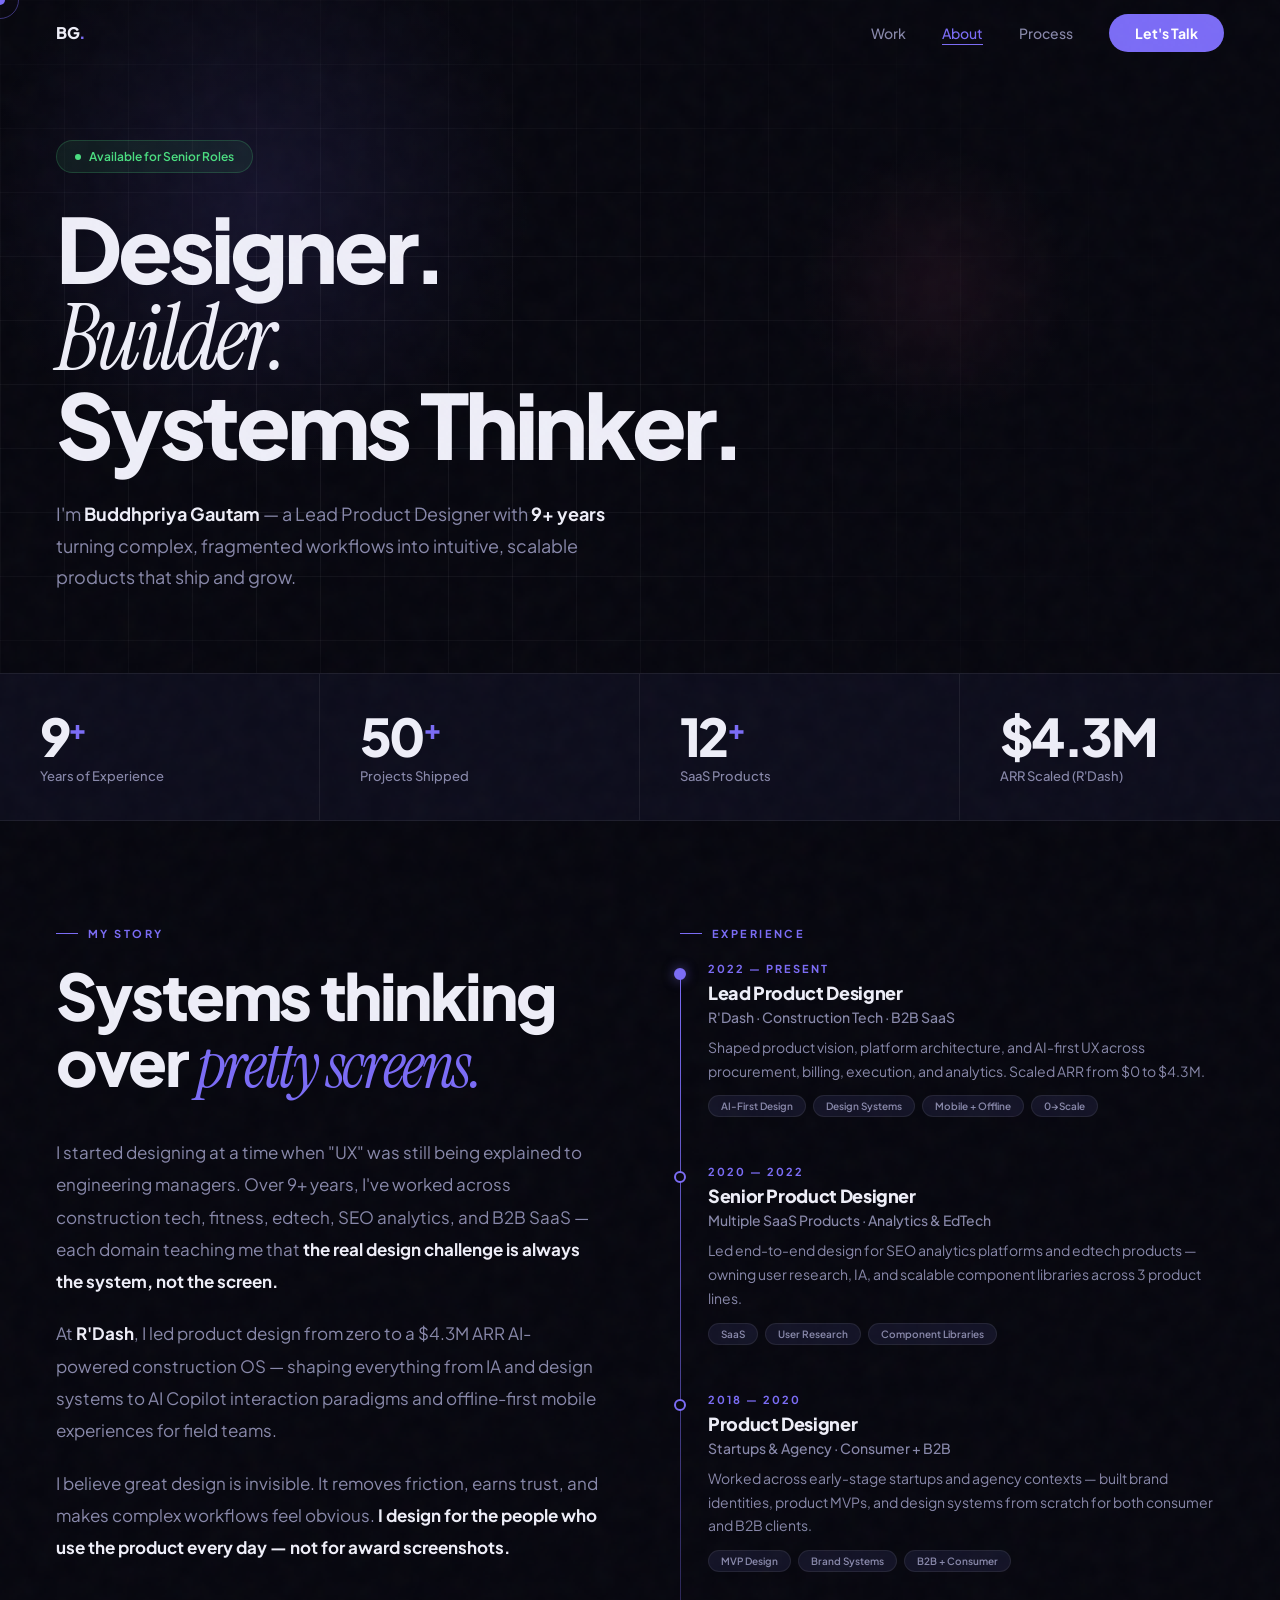
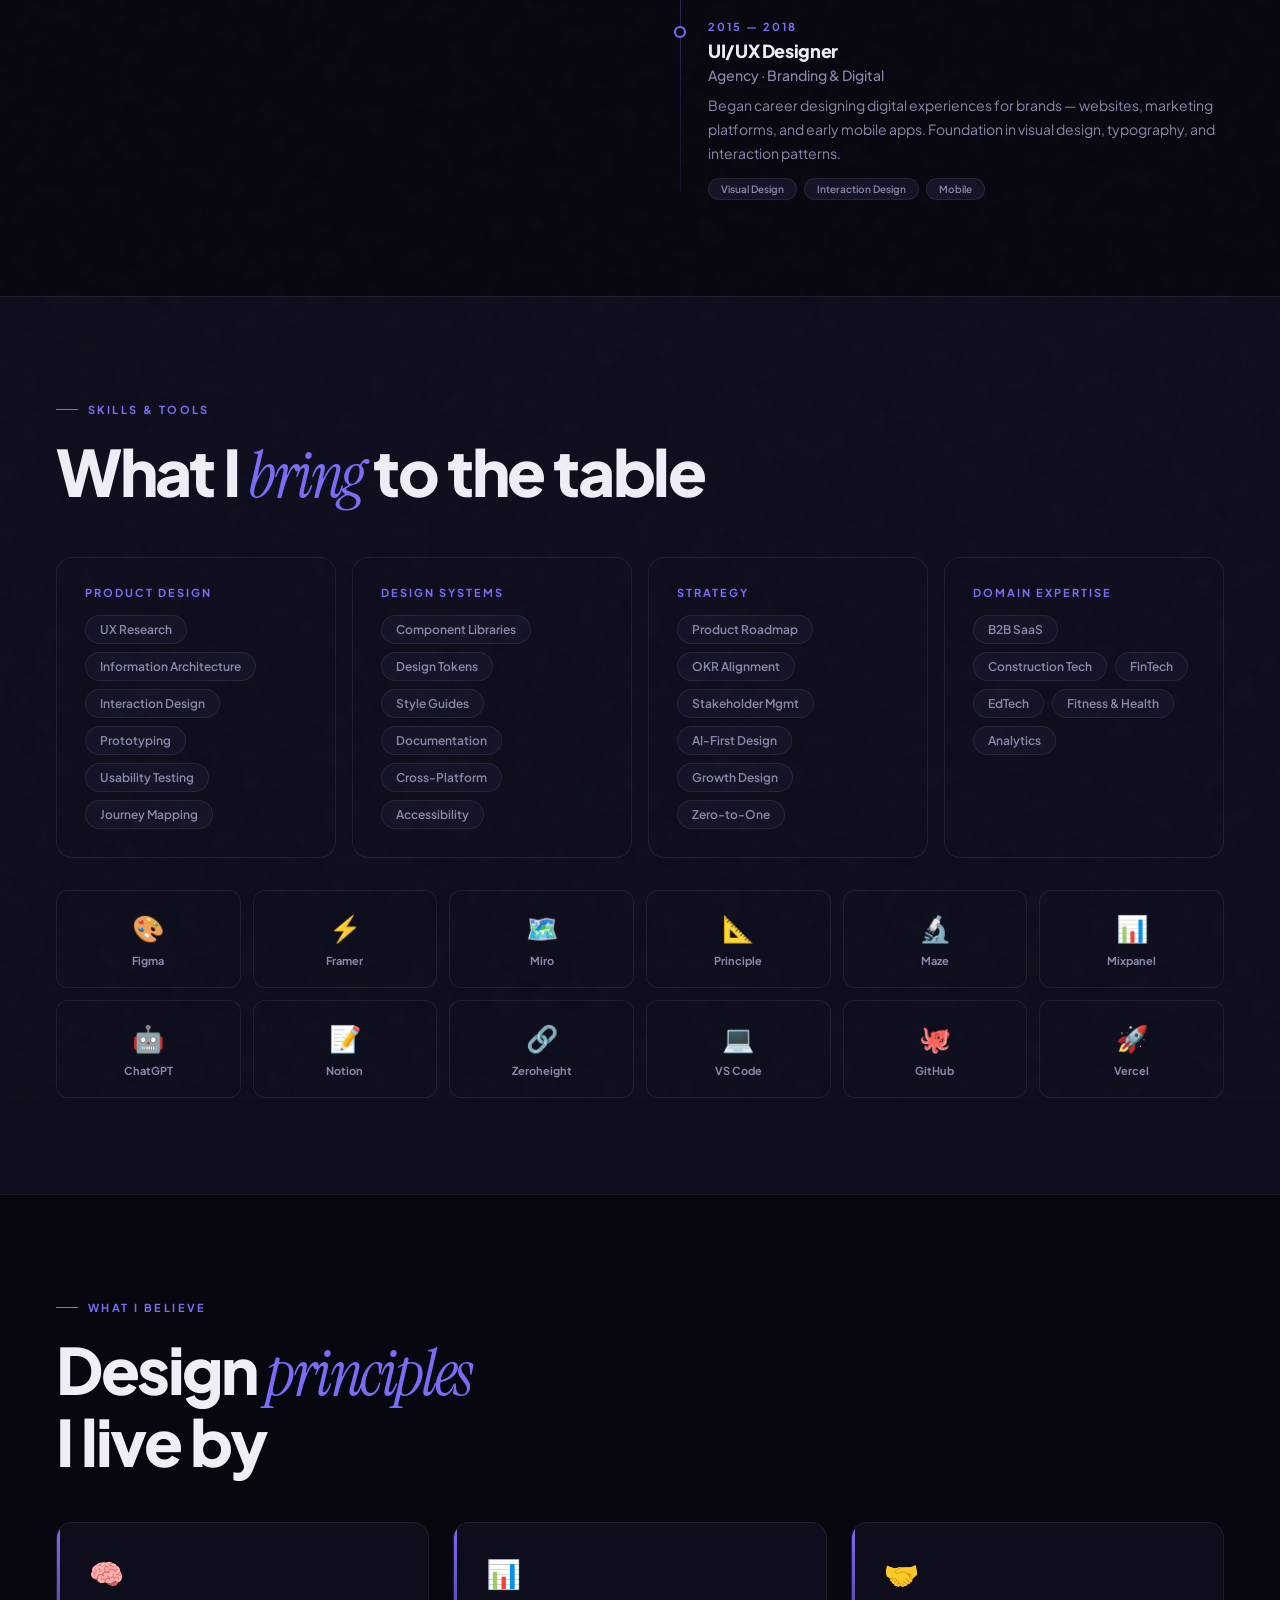
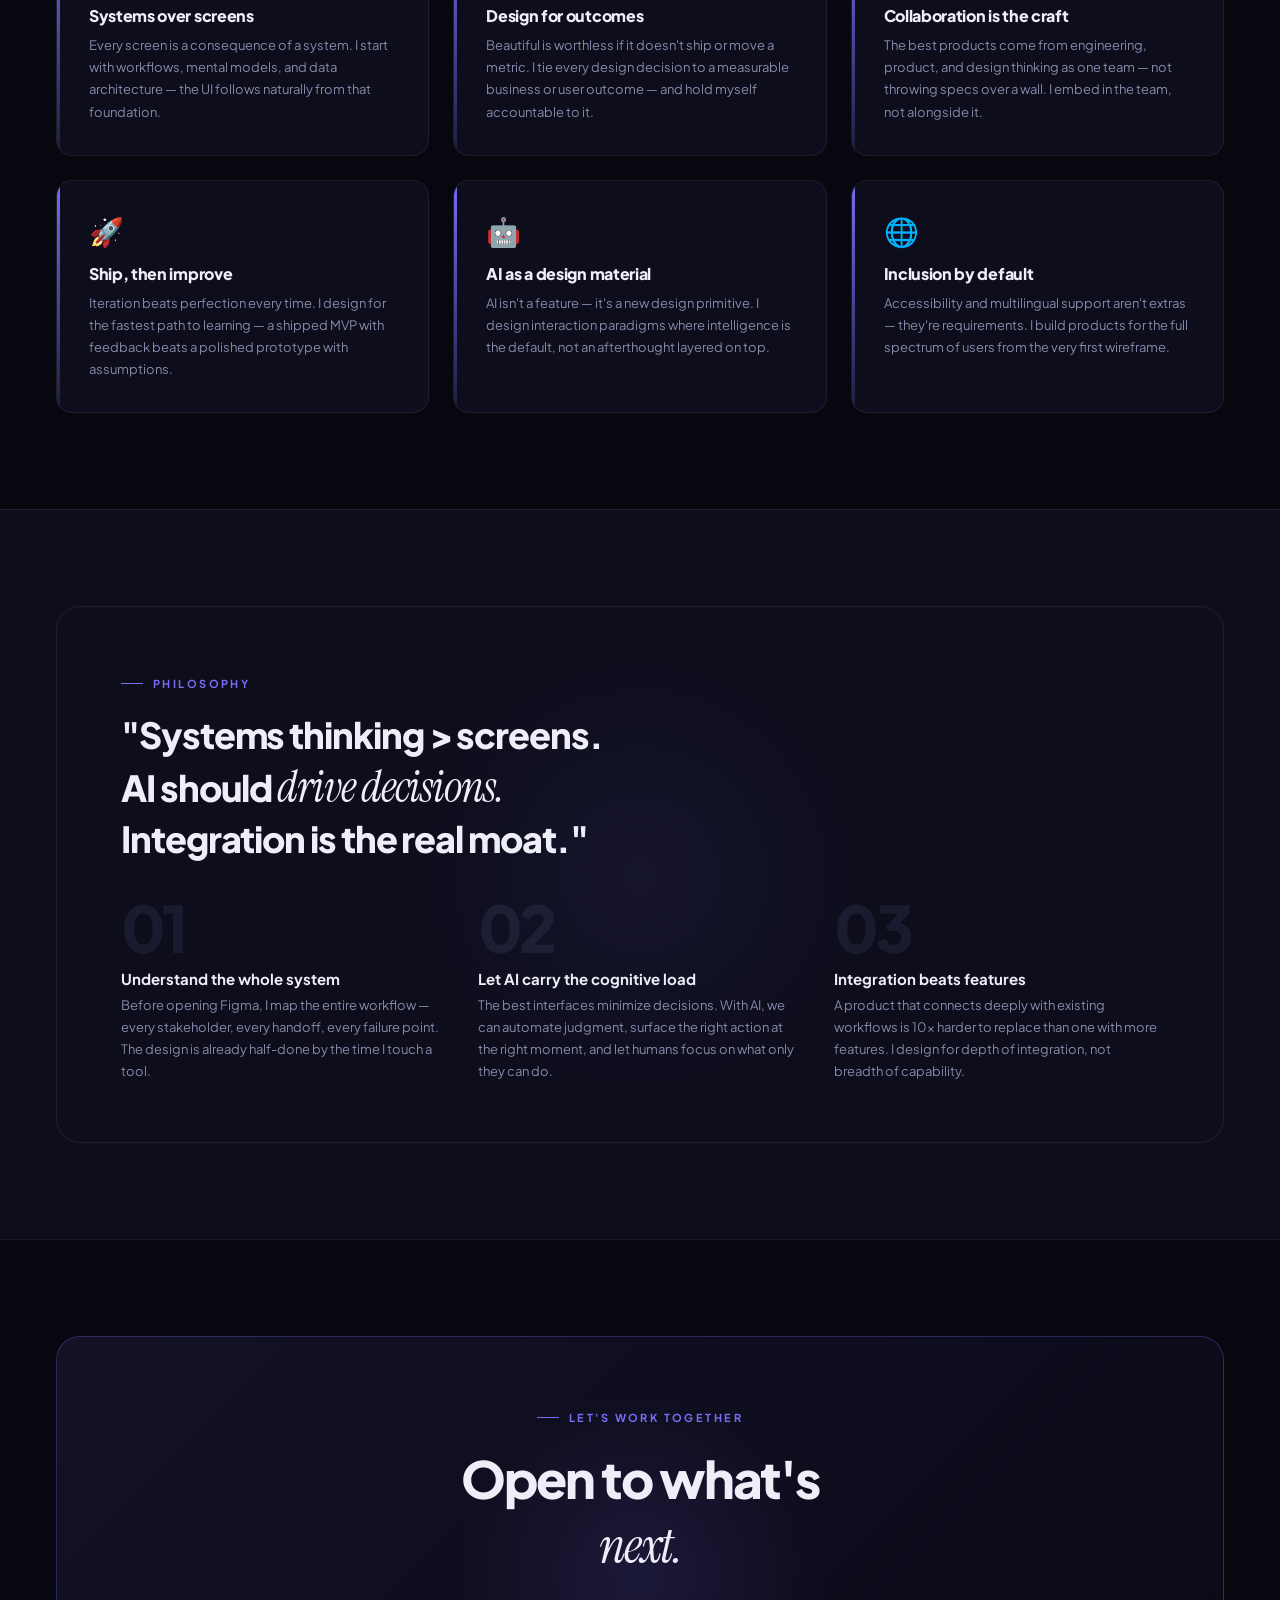
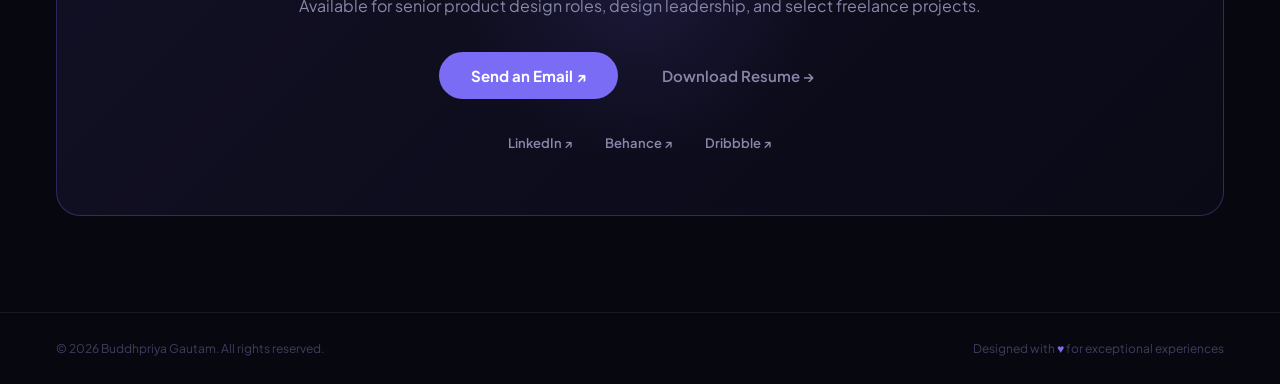
==== about.html @ 5dec4e6d "Add dedicated About page (about.html) Full standalone page with: - Hero: Designer. Builder. Systems " ====
<!DOCTYPE html>
<html lang="en">
<head>
  <meta charset="UTF-8">
  <meta name="viewport" content="width=device-width, initial-scale=1.0">
  <title>About — Buddhpriya Gautam</title>
  <meta name="description" content="Lead Product Designer with 9+ years scaling SaaS platforms, design systems, and AI-first products from 0 to production.">

  <!-- PWA -->
  <link rel="manifest" href="/manifest.json">
  <meta name="theme-color" content="#7B6CF6">
  <meta name="apple-mobile-web-app-capable" content="yes">
  <meta name="apple-mobile-web-app-status-bar-style" content="black-translucent">
  <link rel="apple-touch-icon" href="/icons/apple-touch-icon.png">
  <link rel="icon" type="image/png" sizes="192x192" href="/icons/icon-192.png">

  <link rel="preconnect" href="https://fonts.googleapis.com">
  <link rel="preconnect" href="https://fonts.gstatic.com" crossorigin>
  <link href="https://fonts.googleapis.com/css2?family=Plus+Jakarta+Sans:ital,wght@0,300;0,400;0,500;0,600;0,700;0,800;1,400&family=Instrument+Serif:ital@0;1&display=swap" rel="stylesheet">

  <style>
    *, *::before, *::after { box-sizing: border-box; margin: 0; padding: 0; }

    :root {
      --bg:        #07070F;
      --bg2:       #0D0D1C;
      --bg3:       #131326;
      --border:    rgba(255,255,255,0.07);
      --border-hi: rgba(123,108,246,0.3);
      --accent:    #7B6CF6;
      --accent-lo: rgba(123,108,246,0.12);
      --rose:      #F06292;
      --green:     #4ADE80;
      --amber:     #FBB024;
      --text:      #EEEEF8;
      --text2:     #8888AA;
      --text3:     #3E3E60;
      --r:         16px;
      --r-sm:      8px;
    }

    html { scroll-behavior: smooth; scrollbar-width: thin; scrollbar-color: var(--accent) var(--bg); }
    ::-webkit-scrollbar { width: 3px; }
    ::-webkit-scrollbar-track { background: var(--bg); }
    ::-webkit-scrollbar-thumb { background: var(--accent); border-radius: 2px; }

    body {
      background: var(--bg);
      color: var(--text);
      font-family: 'Plus Jakarta Sans', sans-serif;
      overflow-x: hidden;
      cursor: none;
    }

    /* ─── GRAIN ─── */
    .grain {
      position: fixed; inset: -200%;
      width: 500%; height: 500%;
      pointer-events: none; z-index: 9997; opacity: 0.028;
      background-image: url("data:image/svg+xml,%3Csvg viewBox='0 0 256 256' xmlns='http://www.w3.org/2000/svg'%3E%3Cfilter id='n'%3E%3CfeTurbulence type='fractalNoise' baseFrequency='0.85' numOctaves='4' stitchTiles='stitch'/%3E%3C/filter%3E%3Crect width='100%25' height='100%25' filter='url(%23n)'/%3E%3C/svg%3E");
      animation: grain 0.4s steps(1) infinite;
    }
    @keyframes grain {
      0%  { transform:translate(0,0); } 10% { transform:translate(-2%,-3%); }
      20% { transform:translate(1%,2%); }  30% { transform:translate(-3%,1%); }
      40% { transform:translate(2%,-1%); } 50% { transform:translate(-1%,3%); }
      60% { transform:translate(3%,-2%); } 70% { transform:translate(-2%,2%); }
      80% { transform:translate(1%,-3%); } 90% { transform:translate(-3%,-1%); }
    }

    /* ─── SCROLL PROGRESS ─── */
    #scroll-bar {
      position: fixed; top:0; left:0;
      height: 2px; width: 0%;
      background: linear-gradient(90deg, var(--accent), var(--rose));
      z-index: 1000; transition: width .08s;
    }

    /* ─── CURSOR ─── */
    #cur, #cur-f {
      position: fixed; top:0; left:0;
      border-radius: 50%; pointer-events: none; z-index: 9999;
      transform: translate(-50%,-50%);
    }
    #cur  { width:10px; height:10px; background:var(--accent); transition:width .25s,height .25s,background .25s; }
    #cur-f{ width:38px; height:38px; border:1px solid rgba(123,108,246,.45); z-index:9998; transition:width .3s,height .3s,opacity .3s; }
    #cur.h   { width:6px; height:6px; background:var(--rose); }
    #cur-f.h { width:56px; height:56px; opacity:.5; border-color:var(--rose); }

    /* ─── NAV ─── */
    nav {
      position: fixed; top:0; left:0; right:0; z-index:100;
      padding: 22px 56px;
      display: flex; align-items: center; justify-content: space-between;
      transition: background .3s, backdrop-filter .3s, border-bottom .3s;
    }
    nav.scrolled { background:rgba(7,7,15,.85); backdrop-filter:blur(24px); border-bottom:1px solid var(--border); }
    .nav-logo { font-size:16px; font-weight:800; letter-spacing:-.03em; text-decoration:none; color:var(--text); }
    .nav-logo em { color:var(--accent); font-style:normal; }
    .nav-links { display:flex; align-items:center; gap:36px; list-style:none; }
    .nav-links a { font-size:14px; font-weight:500; color:var(--text2); text-decoration:none; transition:color .2s; position:relative; }
    .nav-links a::after { content:''; position:absolute; bottom:-3px; left:0; width:0; height:1px; background:var(--accent); transition:width .3s; }
    .nav-links a:hover { color:var(--text); }
    .nav-links a:hover::after { width:100%; }
    .nav-links a.active { color:var(--accent); }
    .nav-links a.active::after { width:100%; }
    .nav-cta { padding:10px 26px !important; background:var(--accent) !important; color:#fff !important; border-radius:100px !important; font-weight:700 !important; transition:background .2s,transform .2s !important; }
    .nav-cta:hover { background:#9d91ff !important; transform:translateY(-1px) !important; }
    .nav-cta::after { display:none !important; }
    .nav-burger { display:none; flex-direction:column; justify-content:center; align-items:center; gap:5px; width:40px; height:40px; background:none; border:none; cursor:pointer; padding:4px; z-index:200; }
    .nav-burger span { display:block; width:22px; height:1.5px; background:var(--text); transition:transform .3s,opacity .3s; transform-origin:center; }
    .nav-burger.open span:nth-child(1) { transform:translateY(6.5px) rotate(45deg); }
    .nav-burger.open span:nth-child(2) { opacity:0; }
    .nav-burger.open span:nth-child(3) { transform:translateY(-6.5px) rotate(-45deg); }

    /* ─── REVEAL ─── */
    .rv { opacity:0; transform:translateY(28px); transition:opacity .85s cubic-bezier(.16,1,.3,1),transform .85s cubic-bezier(.16,1,.3,1); }
    .rv.in { opacity:1; transform:translateY(0); }
    .d1{transition-delay:.1s;} .d2{transition-delay:.2s;} .d3{transition-delay:.32s;} .d4{transition-delay:.44s;} .d5{transition-delay:.56s;}

    /* ─── SHARED UTILS ─── */
    .tag {
      display:inline-flex; align-items:center; gap:10px;
      font-size:11px; font-weight:700; letter-spacing:.22em; text-transform:uppercase;
      color:var(--accent); margin-bottom:22px;
    }
    .tag::before { content:''; width:22px; height:1px; background:var(--accent); }
    .sh { font-size:clamp(38px,5vw,68px); font-weight:800; letter-spacing:-.038em; line-height:1.04; }
    .sh .serif { font-family:'Instrument Serif',serif; font-weight:400; font-style:italic; color:var(--accent); }
    .serif { font-family:'Instrument Serif',serif; font-weight:400; font-style:italic; }
    .btn-p { padding:14px 32px; background:var(--accent); color:#fff; border-radius:100px; font-size:15px; font-weight:700; text-decoration:none; display:inline-flex; align-items:center; gap:8px; transition:transform .2s,box-shadow .2s,background .2s; }
    .btn-p:hover { transform:translateY(-2px); box-shadow:0 14px 36px rgba(123,108,246,.4); background:#9d91ff; }
    .btn-g { padding:14px 28px; color:var(--text2); border-radius:100px; font-size:15px; font-weight:600; text-decoration:none; transition:color .2s; }
    .btn-g:hover { color:var(--accent); }
    .chip { padding:7px 16px; background:var(--bg3); border:1px solid var(--border); border-radius:100px; font-size:12px; font-weight:600; color:var(--text2); transition:border-color .25s,color .25s; }
    .chip:hover { border-color:var(--accent); color:var(--accent); }

    /* ─── HERO ─── */
    .about-hero {
      min-height: 60vh;
      padding: 140px 56px 80px;
      position: relative;
      overflow: hidden;
      display: flex;
      align-items: flex-end;
    }
    .about-hero-bg {
      position: absolute; inset:0;
      background-image: linear-gradient(var(--border) 1px,transparent 1px), linear-gradient(90deg,var(--border) 1px,transparent 1px);
      background-size: 64px 64px;
      mask-image: radial-gradient(ellipse 70% 80% at 30% 60%, black, transparent);
    }
    .about-hero-glow {
      position:absolute; width:600px; height:600px;
      background:radial-gradient(circle,rgba(123,108,246,.12) 0%,transparent 65%);
      top:30%; left:20%; transform:translate(-50%,-50%); pointer-events:none;
    }
    .about-hero-glow2 {
      position:absolute; width:300px; height:300px;
      background:radial-gradient(circle,rgba(240,98,146,.07) 0%,transparent 65%);
      top:20%; right:15%; pointer-events:none;
    }
    .about-hero-inner { position:relative; z-index:1; max-width:860px; }
    .about-hero-badge {
      display:inline-flex; align-items:center; gap:8px;
      padding:8px 18px; background:rgba(74,222,128,.08); border:1px solid rgba(74,222,128,.2);
      border-radius:100px; font-size:12px; font-weight:600; color:var(--green);
      margin-bottom:32px; width:fit-content;
    }
    .about-hero-badge::before { content:''; width:6px; height:6px; background:var(--green); border-radius:50%; animation:pulse 2s infinite; }
    @keyframes pulse { 0%,100%{opacity:1;transform:scale(1);} 50%{opacity:.4;transform:scale(.8);} }
    .about-hl { font-size:clamp(48px,7vw,96px); font-weight:800; line-height:.95; letter-spacing:-.045em; margin-bottom:32px; }
    .about-sub { font-size:18px; line-height:1.75; color:var(--text2); max-width:560px; }
    .about-sub strong { color:var(--text); }

    /* ─── STAT BAR ─── */
    .stat-bar {
      display:grid; grid-template-columns:repeat(4,1fr);
      border-top:1px solid var(--border); border-bottom:1px solid var(--border);
      background:var(--bg2);
    }
    .stat-bar-c {
      padding:36px 40px;
      border-right:1px solid var(--border);
    }
    .stat-bar-c:last-child { border-right:none; }
    .stat-big { font-size:52px; font-weight:800; letter-spacing:-.05em; line-height:1; color:var(--text); margin-bottom:6px; }
    .stat-big sup { font-size:28px; color:var(--accent); }
    .stat-lbl { font-size:13px; color:var(--text2); font-weight:500; }

    /* ─── SECTIONS ─── */
    .about-sec { padding:96px 56px; }
    .about-sec + .about-sec { border-top:1px solid var(--border); }
    .about-sec-inner { max-width:1200px; margin:0 auto; }
    .two-col { display:grid; grid-template-columns:1fr 1fr; gap:80px; align-items:start; }
    .three-col { display:grid; grid-template-columns:repeat(3,1fr); gap:24px; }
    .four-col { display:grid; grid-template-columns:repeat(4,1fr); gap:16px; }

    /* ─── STORY ─── */
    .story-p { font-size:17px; line-height:1.9; color:var(--text2); margin-bottom:20px; }
    .story-p:last-child { margin-bottom:0; }
    .story-p strong { color:var(--text); }

    /* ─── TIMELINE ─── */
    .timeline { position:relative; padding-left:28px; }
    .timeline::before { content:''; position:absolute; left:0; top:8px; bottom:8px; width:1px; background:linear-gradient(180deg,var(--accent),rgba(123,108,246,.1)); }
    .tl-item { position:relative; margin-bottom:48px; }
    .tl-item:last-child { margin-bottom:0; }
    .tl-dot { position:absolute; left:-34px; top:6px; width:12px; height:12px; border-radius:50%; background:var(--bg); border:2px solid var(--accent); }
    .tl-dot.now { background:var(--accent); box-shadow:0 0 12px rgba(123,108,246,.5); }
    .tl-year { font-size:11px; font-weight:700; letter-spacing:.18em; text-transform:uppercase; color:var(--accent); margin-bottom:6px; }
    .tl-role { font-size:18px; font-weight:800; letter-spacing:-.02em; margin-bottom:4px; }
    .tl-co { font-size:14px; color:var(--text2); font-weight:500; margin-bottom:10px; }
    .tl-desc { font-size:14px; line-height:1.7; color:var(--text2); }
    .tl-tags { display:flex; flex-wrap:wrap; gap:7px; margin-top:12px; }
    .tl-tag { padding:4px 12px; background:var(--bg3); border:1px solid var(--border); border-radius:100px; font-size:10px; font-weight:600; color:var(--text2); }

    /* ─── SKILLS ─── */
    .skill-group { background:var(--bg2); border:1px solid var(--border); border-radius:var(--r); padding:28px; transition:border-color .3s; }
    .skill-group:hover { border-color:var(--border-hi); }
    .skill-group-title { font-size:11px; font-weight:700; letter-spacing:.18em; text-transform:uppercase; color:var(--accent); margin-bottom:16px; }
    .skill-list { display:flex; flex-wrap:wrap; gap:8px; }
    .skill-tag { padding:6px 14px; background:var(--bg3); border:1px solid var(--border); border-radius:100px; font-size:12px; font-weight:600; color:var(--text2); }

    /* ─── VALUES ─── */
    .value-c {
      background:var(--bg2); border:1px solid var(--border);
      border-radius:var(--r); padding:32px;
      transition:border-color .3s,background .3s;
      position:relative; overflow:hidden;
    }
    .value-c::before { content:''; position:absolute; top:0; left:0; width:3px; height:100%; background:linear-gradient(180deg,var(--accent),rgba(123,108,246,.15)); }
    .value-c:hover { border-color:var(--border-hi); background:rgba(123,108,246,.03); }
    .value-ic { font-size:28px; margin-bottom:14px; }
    .value-t { font-size:16px; font-weight:800; letter-spacing:-.02em; margin-bottom:8px; }
    .value-p { font-size:13px; color:var(--text2); line-height:1.7; }

    /* ─── PHILOSOPHY ─── */
    .phil-wrap { background:var(--bg2); border:1px solid var(--border); border-radius:24px; padding:60px 64px; position:relative; overflow:hidden; }
    .phil-glow { position:absolute; width:500px; height:500px; background:radial-gradient(circle,rgba(123,108,246,.08) 0%,transparent 65%); top:50%; left:50%; transform:translate(-50%,-50%); pointer-events:none; }
    .phil-q { font-size:clamp(22px,3vw,36px); font-weight:800; letter-spacing:-.03em; line-height:1.3; margin-bottom:32px; }
    .phil-q .serif { font-size:clamp(26px,3.5vw,44px); }
    .phil-items { display:grid; grid-template-columns:repeat(3,1fr); gap:32px; }
    .phil-item-num { font-size:64px; font-weight:800; letter-spacing:-.06em; color:var(--text3); opacity:.3; line-height:1; margin-bottom:10px; }
    .phil-item-t { font-size:15px; font-weight:700; margin-bottom:6px; }
    .phil-item-p { font-size:13px; color:var(--text2); line-height:1.7; }

    /* ─── TOOLS ─── */
    .tool-grid { display:grid; grid-template-columns:repeat(6,1fr); gap:12px; }
    .tool-c {
      background:var(--bg2); border:1px solid var(--border);
      border-radius:12px; padding:20px 16px;
      display:flex; flex-direction:column; align-items:center; gap:10px;
      transition:border-color .3s,background .3s;
      text-align:center;
    }
    .tool-c:hover { border-color:var(--border-hi); background:rgba(123,108,246,.04); }
    .tool-ic { font-size:26px; }
    .tool-name { font-size:11px; font-weight:700; color:var(--text2); }

    /* ─── CTA ─── */
    .about-cta {
      background:linear-gradient(135deg,rgba(123,108,246,.1),rgba(123,108,246,.03));
      border:1px solid var(--border-hi);
      border-radius:24px; padding:64px;
      text-align:center; position:relative; overflow:hidden;
    }
    .cta-glow { position:absolute; width:400px; height:400px; background:radial-gradient(circle,rgba(123,108,246,.12) 0%,transparent 65%); top:50%; left:50%; transform:translate(-50%,-50%); pointer-events:none; }
    .cta-t { font-size:clamp(28px,4vw,52px); font-weight:800; letter-spacing:-.04em; margin-bottom:16px; }
    .cta-p { font-size:16px; color:var(--text2); margin-bottom:36px; }
    .cta-btns { display:flex; align-items:center; justify-content:center; gap:16px; }

    /* ─── FOOTER ─── */
    footer { border-top:1px solid var(--border); padding:28px 56px; display:flex; align-items:center; justify-content:space-between; }
    .fc { font-size:12px; color:var(--text3); }
    .fc em { color:var(--accent); font-style:normal; }

    /* ─── MOBILE ─── */
    @media (max-width:768px) {
      #cur, #cur-f { display:none; }
      body { cursor:auto; }
      nav { padding:18px 24px; }
      .nav-burger { display:flex; }
      .nav-links { position:fixed; top:0; left:0; right:0; bottom:0; background:rgba(7,7,15,.97); backdrop-filter:blur(24px); flex-direction:column; align-items:center; justify-content:center; gap:40px; z-index:150; transform:translateX(100%); transition:transform .4s cubic-bezier(.16,1,.3,1); pointer-events:none; }
      .nav-links.open { transform:translateX(0); pointer-events:all; }
      .nav-links a { font-size:22px; font-weight:700; color:var(--text); }
      .about-hero { padding:120px 24px 60px; min-height:auto; }
      .about-hl { font-size:clamp(40px,12vw,64px); }
      .about-sub { font-size:16px; }
      .stat-bar { grid-template-columns:1fr 1fr; }
      .stat-bar-c { padding:24px; }
      .stat-bar-c:nth-child(2) { border-right:none; }
      .about-sec { padding:64px 24px; }
      .two-col { grid-template-columns:1fr; gap:48px; }
      .three-col { grid-template-columns:1fr; }
      .four-col { grid-template-columns:1fr 1fr; }
      .phil-wrap { padding:36px 24px; }
      .phil-items { grid-template-columns:1fr; gap:24px; }
      .tool-grid { grid-template-columns:repeat(3,1fr); }
      .about-cta { padding:40px 24px; }
      .cta-btns { flex-direction:column; }
      footer { padding:24px; flex-direction:column; gap:8px; text-align:center; }
    }
    @media (max-width:480px) {
      .stat-bar { grid-template-columns:1fr 1fr; }
      .four-col { grid-template-columns:1fr 1fr; }
      .tool-grid { grid-template-columns:repeat(3,1fr); }
    }
  </style>
</head>
<body>

  <div class="grain"></div>
  <div id="scroll-bar"></div>
  <div id="cur"></div>
  <div id="cur-f"></div>

  <!-- Nav -->
  <nav id="nav">
    <a href="/" class="nav-logo">BG<em>.</em></a>
    <ul class="nav-links" id="nav-links">
      <li><a href="/#work">Work</a></li>
      <li><a href="/about.html" class="active">About</a></li>
      <li><a href="/#process">Process</a></li>
      <li><a href="/#contact" class="nav-cta">Let's Talk</a></li>
    </ul>
    <button class="nav-burger" id="nav-burger" aria-label="Toggle menu">
      <span></span><span></span><span></span>
    </button>
  </nav>

  <!-- ═══ HERO ═══ -->
  <div class="about-hero">
    <div class="about-hero-bg"></div>
    <div class="about-hero-glow"></div>
    <div class="about-hero-glow2"></div>
    <div class="about-hero-inner">
      <div class="about-hero-badge">Available for Senior Roles</div>
      <h1 class="about-hl rv">
        Designer.<br><span class="serif">Builder.</span><br>Systems&nbsp;Thinker.
      </h1>
      <p class="about-sub rv d1">
        I'm <strong>Buddhpriya Gautam</strong> — a Lead Product Designer with <strong>9+ years</strong> turning complex, fragmented workflows into intuitive, scalable products that ship and grow.
      </p>
    </div>
  </div>

  <!-- ═══ STATS ═══ -->
  <div class="stat-bar">
    <div class="stat-bar-c rv">
      <div class="stat-big"><span class="cnt" data-t="9">0</span><sup>+</sup></div>
      <div class="stat-lbl">Years of Experience</div>
    </div>
    <div class="stat-bar-c rv d1">
      <div class="stat-big"><span class="cnt" data-t="50">0</span><sup>+</sup></div>
      <div class="stat-lbl">Projects Shipped</div>
    </div>
    <div class="stat-bar-c rv d2">
      <div class="stat-big"><span class="cnt" data-t="12">0</span><sup>+</sup></div>
      <div class="stat-lbl">SaaS Products</div>
    </div>
    <div class="stat-bar-c rv d3">
      <div class="stat-big">$4.3M</div>
      <div class="stat-lbl">ARR Scaled (R'Dash)</div>
    </div>
  </div>

  <!-- ═══ STORY ═══ -->
  <section class="about-sec">
    <div class="about-sec-inner">
      <div class="two-col">
        <div>
          <div class="tag rv">My Story</div>
          <h2 class="sh rv d1" style="margin-bottom:36px">
            Systems thinking<br>over <span class="serif">pretty screens.</span>
          </h2>
          <p class="story-p rv d2">
            I started designing at a time when "UX" was still being explained to engineering managers. Over 9+ years, I've worked across construction tech, fitness, edtech, SEO analytics, and B2B SaaS — each domain teaching me that <strong>the real design challenge is always the system, not the screen.</strong>
          </p>
          <p class="story-p rv d3">
            At <strong>R'Dash</strong>, I led product design from zero to a $4.3M ARR AI-powered construction OS — shaping everything from IA and design systems to AI Copilot interaction paradigms and offline-first mobile experiences for field teams.
          </p>
          <p class="story-p rv d4">
            I believe great design is invisible. It removes friction, earns trust, and makes complex workflows feel obvious. <strong>I design for the people who use the product every day — not for award screenshots.</strong>
          </p>
        </div>
        <div>
          <div class="tag rv">Experience</div>
          <div class="timeline rv d1">
            <div class="tl-item">
              <div class="tl-dot now"></div>
              <div class="tl-year">2022 — Present</div>
              <div class="tl-role">Lead Product Designer</div>
              <div class="tl-co">R'Dash · Construction Tech · B2B SaaS</div>
              <div class="tl-desc">Shaped product vision, platform architecture, and AI-first UX across procurement, billing, execution, and analytics. Scaled ARR from $0 to $4.3M.</div>
              <div class="tl-tags">
                <span class="tl-tag">AI-First Design</span>
                <span class="tl-tag">Design Systems</span>
                <span class="tl-tag">Mobile + Offline</span>
                <span class="tl-tag">0→Scale</span>
              </div>
            </div>
            <div class="tl-item">
              <div class="tl-dot"></div>
              <div class="tl-year">2020 — 2022</div>
              <div class="tl-role">Senior Product Designer</div>
              <div class="tl-co">Multiple SaaS Products · Analytics & EdTech</div>
              <div class="tl-desc">Led end-to-end design for SEO analytics platforms and edtech products — owning user research, IA, and scalable component libraries across 3 product lines.</div>
              <div class="tl-tags">
                <span class="tl-tag">SaaS</span>
                <span class="tl-tag">User Research</span>
                <span class="tl-tag">Component Libraries</span>
              </div>
            </div>
            <div class="tl-item">
              <div class="tl-dot"></div>
              <div class="tl-year">2018 — 2020</div>
              <div class="tl-role">Product Designer</div>
              <div class="tl-co">Startups & Agency · Consumer + B2B</div>
              <div class="tl-desc">Worked across early-stage startups and agency contexts — built brand identities, product MVPs, and design systems from scratch for both consumer and B2B clients.</div>
              <div class="tl-tags">
                <span class="tl-tag">MVP Design</span>
                <span class="tl-tag">Brand Systems</span>
                <span class="tl-tag">B2B + Consumer</span>
              </div>
            </div>
            <div class="tl-item">
              <div class="tl-dot"></div>
              <div class="tl-year">2015 — 2018</div>
              <div class="tl-role">UI/UX Designer</div>
              <div class="tl-co">Agency · Branding & Digital</div>
              <div class="tl-desc">Began career designing digital experiences for brands — websites, marketing platforms, and early mobile apps. Foundation in visual design, typography, and interaction patterns.</div>
              <div class="tl-tags">
                <span class="tl-tag">Visual Design</span>
                <span class="tl-tag">Interaction Design</span>
                <span class="tl-tag">Mobile</span>
              </div>
            </div>
          </div>
        </div>
      </div>
    </div>
  </section>

  <!-- ═══ SKILLS ═══ -->
  <section class="about-sec" style="background:var(--bg2)">
    <div class="about-sec-inner">
      <div class="tag rv">Skills & Tools</div>
      <h2 class="sh rv d1" style="margin-bottom:48px">What I <span class="serif">bring</span> to the table</h2>
      <div class="four-col" style="margin-bottom:32px">
        <div class="skill-group rv">
          <div class="skill-group-title">Product Design</div>
          <div class="skill-list">
            <span class="skill-tag">UX Research</span>
            <span class="skill-tag">Information Architecture</span>
            <span class="skill-tag">Interaction Design</span>
            <span class="skill-tag">Prototyping</span>
            <span class="skill-tag">Usability Testing</span>
            <span class="skill-tag">Journey Mapping</span>
          </div>
        </div>
        <div class="skill-group rv d1">
          <div class="skill-group-title">Design Systems</div>
          <div class="skill-list">
            <span class="skill-tag">Component Libraries</span>
            <span class="skill-tag">Design Tokens</span>
            <span class="skill-tag">Style Guides</span>
            <span class="skill-tag">Documentation</span>
            <span class="skill-tag">Cross-Platform</span>
            <span class="skill-tag">Accessibility</span>
          </div>
        </div>
        <div class="skill-group rv d2">
          <div class="skill-group-title">Strategy</div>
          <div class="skill-list">
            <span class="skill-tag">Product Roadmap</span>
            <span class="skill-tag">OKR Alignment</span>
            <span class="skill-tag">Stakeholder Mgmt</span>
            <span class="skill-tag">AI-First Design</span>
            <span class="skill-tag">Growth Design</span>
            <span class="skill-tag">Zero-to-One</span>
          </div>
        </div>
        <div class="skill-group rv d3">
          <div class="skill-group-title">Domain Expertise</div>
          <div class="skill-list">
            <span class="skill-tag">B2B SaaS</span>
            <span class="skill-tag">Construction Tech</span>
            <span class="skill-tag">FinTech</span>
            <span class="skill-tag">EdTech</span>
            <span class="skill-tag">Fitness &amp; Health</span>
            <span class="skill-tag">Analytics</span>
          </div>
        </div>
      </div>
      <div class="tool-grid rv d2">
        <div class="tool-c"><div class="tool-ic">🎨</div><div class="tool-name">Figma</div></div>
        <div class="tool-c"><div class="tool-ic">⚡</div><div class="tool-name">Framer</div></div>
        <div class="tool-c"><div class="tool-ic">🗺️</div><div class="tool-name">Miro</div></div>
        <div class="tool-c"><div class="tool-ic">📐</div><div class="tool-name">Principle</div></div>
        <div class="tool-c"><div class="tool-ic">🔬</div><div class="tool-name">Maze</div></div>
        <div class="tool-c"><div class="tool-ic">📊</div><div class="tool-name">Mixpanel</div></div>
        <div class="tool-c"><div class="tool-ic">🤖</div><div class="tool-name">ChatGPT</div></div>
        <div class="tool-c"><div class="tool-ic">📝</div><div class="tool-name">Notion</div></div>
        <div class="tool-c"><div class="tool-ic">🔗</div><div class="tool-name">Zeroheight</div></div>
        <div class="tool-c"><div class="tool-ic">💻</div><div class="tool-name">VS Code</div></div>
        <div class="tool-c"><div class="tool-ic">🐙</div><div class="tool-name">GitHub</div></div>
        <div class="tool-c"><div class="tool-ic">🚀</div><div class="tool-name">Vercel</div></div>
      </div>
    </div>
  </section>

  <!-- ═══ VALUES ═══ -->
  <section class="about-sec">
    <div class="about-sec-inner">
      <div class="tag rv">What I Believe</div>
      <h2 class="sh rv d1" style="margin-bottom:48px">Design <span class="serif">principles</span><br>I live by</h2>
      <div class="three-col">
        <div class="value-c rv">
          <div class="value-ic">🧠</div>
          <div class="value-t">Systems over screens</div>
          <div class="value-p">Every screen is a consequence of a system. I start with workflows, mental models, and data architecture — the UI follows naturally from that foundation.</div>
        </div>
        <div class="value-c rv d1">
          <div class="value-ic">📊</div>
          <div class="value-t">Design for outcomes</div>
          <div class="value-p">Beautiful is worthless if it doesn't ship or move a metric. I tie every design decision to a measurable business or user outcome — and hold myself accountable to it.</div>
        </div>
        <div class="value-c rv d2">
          <div class="value-ic">🤝</div>
          <div class="value-t">Collaboration is the craft</div>
          <div class="value-p">The best products come from engineering, product, and design thinking as one team — not throwing specs over a wall. I embed in the team, not alongside it.</div>
        </div>
        <div class="value-c rv d1">
          <div class="value-ic">🚀</div>
          <div class="value-t">Ship, then improve</div>
          <div class="value-p">Iteration beats perfection every time. I design for the fastest path to learning — a shipped MVP with feedback beats a polished prototype with assumptions.</div>
        </div>
        <div class="value-c rv d2">
          <div class="value-ic">🤖</div>
          <div class="value-t">AI as a design material</div>
          <div class="value-p">AI isn't a feature — it's a new design primitive. I design interaction paradigms where intelligence is the default, not an afterthought layered on top.</div>
        </div>
        <div class="value-c rv d3">
          <div class="value-ic">🌐</div>
          <div class="value-t">Inclusion by default</div>
          <div class="value-p">Accessibility and multilingual support aren't extras — they're requirements. I build products for the full spectrum of users from the very first wireframe.</div>
        </div>
      </div>
    </div>
  </section>

  <!-- ═══ PHILOSOPHY ═══ -->
  <section class="about-sec" style="background:var(--bg2)">
    <div class="about-sec-inner">
      <div class="phil-wrap rv">
        <div class="phil-glow"></div>
        <div style="position:relative;z-index:1">
          <div class="tag">Philosophy</div>
          <div class="phil-q">
            "Systems thinking &gt; screens.<br>
            AI should <span class="serif">drive decisions.</span><br>
            Integration is the real moat."
          </div>
          <div class="phil-items">
            <div class="rv">
              <div class="phil-item-num">01</div>
              <div class="phil-item-t">Understand the whole system</div>
              <div class="phil-item-p">Before opening Figma, I map the entire workflow — every stakeholder, every handoff, every failure point. The design is already half-done by the time I touch a tool.</div>
            </div>
            <div class="rv d1">
              <div class="phil-item-num">02</div>
              <div class="phil-item-t">Let AI carry the cognitive load</div>
              <div class="phil-item-p">The best interfaces minimize decisions. With AI, we can automate judgment, surface the right action at the right moment, and let humans focus on what only they can do.</div>
            </div>
            <div class="rv d2">
              <div class="phil-item-num">03</div>
              <div class="phil-item-t">Integration beats features</div>
              <div class="phil-item-p">A product that connects deeply with existing workflows is 10× harder to replace than one with more features. I design for depth of integration, not breadth of capability.</div>
            </div>
          </div>
        </div>
      </div>
    </div>
  </section>

  <!-- ═══ CTA ═══ -->
  <section class="about-sec">
    <div class="about-sec-inner">
      <div class="about-cta rv">
        <div class="cta-glow"></div>
        <div style="position:relative;z-index:1">
          <div class="tag" style="justify-content:center">Let's Work Together</div>
          <div class="cta-t">
            Open to what's<br><span class="serif">next.</span>
          </div>
          <p class="cta-p">
            Available for senior product design roles, design leadership, and select freelance projects.
          </p>
          <div class="cta-btns">
            <a href="mailto:buddhpriya93@gmail.com" class="btn-p">Send an Email ↗</a>
            <a href="javascript:void(0)" id="resume-btn-about" class="btn-g">Download Resume →</a>
          </div>
          <div style="display:flex;align-items:center;justify-content:center;gap:32px;margin-top:36px">
            <a href="https://www.linkedin.com/in/buddhpriya-gautam/" target="_blank" rel="noopener" style="font-size:13px;font-weight:600;color:var(--text2);text-decoration:none;transition:color .2s" onmouseenter="this.style.color='var(--accent)'" onmouseleave="this.style.color='var(--text2)'">LinkedIn ↗</a>
            <a href="https://www.behance.net/buddhpriyagautam" target="_blank" rel="noopener" style="font-size:13px;font-weight:600;color:var(--text2);text-decoration:none;transition:color .2s" onmouseenter="this.style.color='var(--accent)'" onmouseleave="this.style.color='var(--text2)'">Behance ↗</a>
            <a href="https://dribbble.com/Buddh" target="_blank" rel="noopener" style="font-size:13px;font-weight:600;color:var(--text2);text-decoration:none;transition:color .2s" onmouseenter="this.style.color='var(--accent)'" onmouseleave="this.style.color='var(--text2)'">Dribbble ↗</a>
          </div>
        </div>
      </div>
    </div>
  </section>

  <!-- Footer -->
  <footer>
    <div class="fc">© 2026 Buddhpriya Gautam. All rights reserved.</div>
    <div class="fc">Designed with <em>♥</em> for exceptional experiences</div>
  </footer>

  <script>
    // ─── CURSOR ───
    const cur  = document.getElementById('cur');
    const curf = document.getElementById('cur-f');
    let mx=0,my=0,fx=0,fy=0;
    document.addEventListener('mousemove',e=>{mx=e.clientX;my=e.clientY;cur.style.left=mx+'px';cur.style.top=my+'px';});
    (function tick(){fx+=(mx-fx)*.11;fy+=(my-fy)*.11;curf.style.left=fx+'px';curf.style.top=fy+'px';requestAnimationFrame(tick);})();
    document.querySelectorAll('a,button,.value-c,.skill-group,.tool-c').forEach(el=>{
      el.addEventListener('mouseenter',()=>{cur.classList.add('h');curf.classList.add('h');});
      el.addEventListener('mouseleave',()=>{cur.classList.remove('h');curf.classList.remove('h');});
    });

    // ─── NAV ───
    const nav = document.getElementById('nav');
    window.addEventListener('scroll',()=>{ nav.classList.toggle('scrolled',window.scrollY>60); },{passive:true});

    // ─── SCROLL PROGRESS ───
    const bar = document.getElementById('scroll-bar');
    window.addEventListener('scroll',()=>{ bar.style.width=(window.scrollY/(document.body.scrollHeight-innerHeight)*100)+'%'; },{passive:true});

    // ─── REVEAL ───
    const obs = new IntersectionObserver(entries=>{
      entries.forEach(e=>{if(e.isIntersecting)e.target.classList.add('in');});
    },{threshold:0.1,rootMargin:'0px 0px -50px 0px'});
    document.querySelectorAll('.rv').forEach(el=>obs.observe(el));

    // ─── COUNTERS ───
    const cobs = new IntersectionObserver(entries=>{
      entries.forEach(e=>{
        if(!e.isIntersecting)return;
        const t=parseInt(e.target.dataset.t);
        let c=0;const step=t/45;
        const ti=setInterval(()=>{c+=step;if(c>=t){c=t;clearInterval(ti);}e.target.textContent=Math.floor(c);},35);
        cobs.unobserve(e.target);
      });
    },{threshold:0.5});
    document.querySelectorAll('.cnt').forEach(el=>cobs.observe(el));

    // ─── MAGNETIC BUTTONS ───
    document.querySelectorAll('.btn-p,.btn-g,.nav-cta').forEach(btn=>{
      btn.addEventListener('mousemove',e=>{const r=btn.getBoundingClientRect();const x=e.clientX-r.left-r.width/2;const y=e.clientY-r.top-r.height/2;btn.style.transform=`translate(${x*.22}px,${y*.22}px)`;});
      btn.addEventListener('mouseleave',()=>{btn.style.transform='';});
    });

    // ─── HAMBURGER ───
    const burger=document.getElementById('nav-burger');
    const navLinks=document.getElementById('nav-links');
    burger.addEventListener('click',()=>{burger.classList.toggle('open');navLinks.classList.toggle('open');document.body.style.overflow=navLinks.classList.contains('open')?'hidden':'';});
    navLinks.querySelectorAll('a').forEach(a=>{a.addEventListener('click',()=>{burger.classList.remove('open');navLinks.classList.remove('open');document.body.style.overflow='';});});

    // ─── RESUME DOWNLOAD ───
    document.getElementById('resume-btn-about').addEventListener('click',function(e){
      e.preventDefault();e.stopPropagation();
      fetch('/Buddhpriya_Gautam_Resume_ATS.docx').then(r=>r.blob()).then(blob=>{
        const url=URL.createObjectURL(blob);
        const a=document.createElement('a');
        a.href=url;a.download='Buddhpriya_Gautam_Resume_ATS.docx';
        a.style.cssText='position:fixed;top:0;left:0;opacity:0;pointer-events:none;';
        document.body.appendChild(a);a.click();document.body.removeChild(a);
        setTimeout(()=>URL.revokeObjectURL(url),1000);
      }).catch(()=>window.open('/Buddhpriya_Gautam_Resume_ATS.docx','_blank'));
    });

    // ─── SERVICE WORKER ───
    if('serviceWorker' in navigator){window.addEventListener('load',()=>{navigator.serviceWorker.register('/sw.js').catch(()=>{});});}
  </script>
</body>
</html>
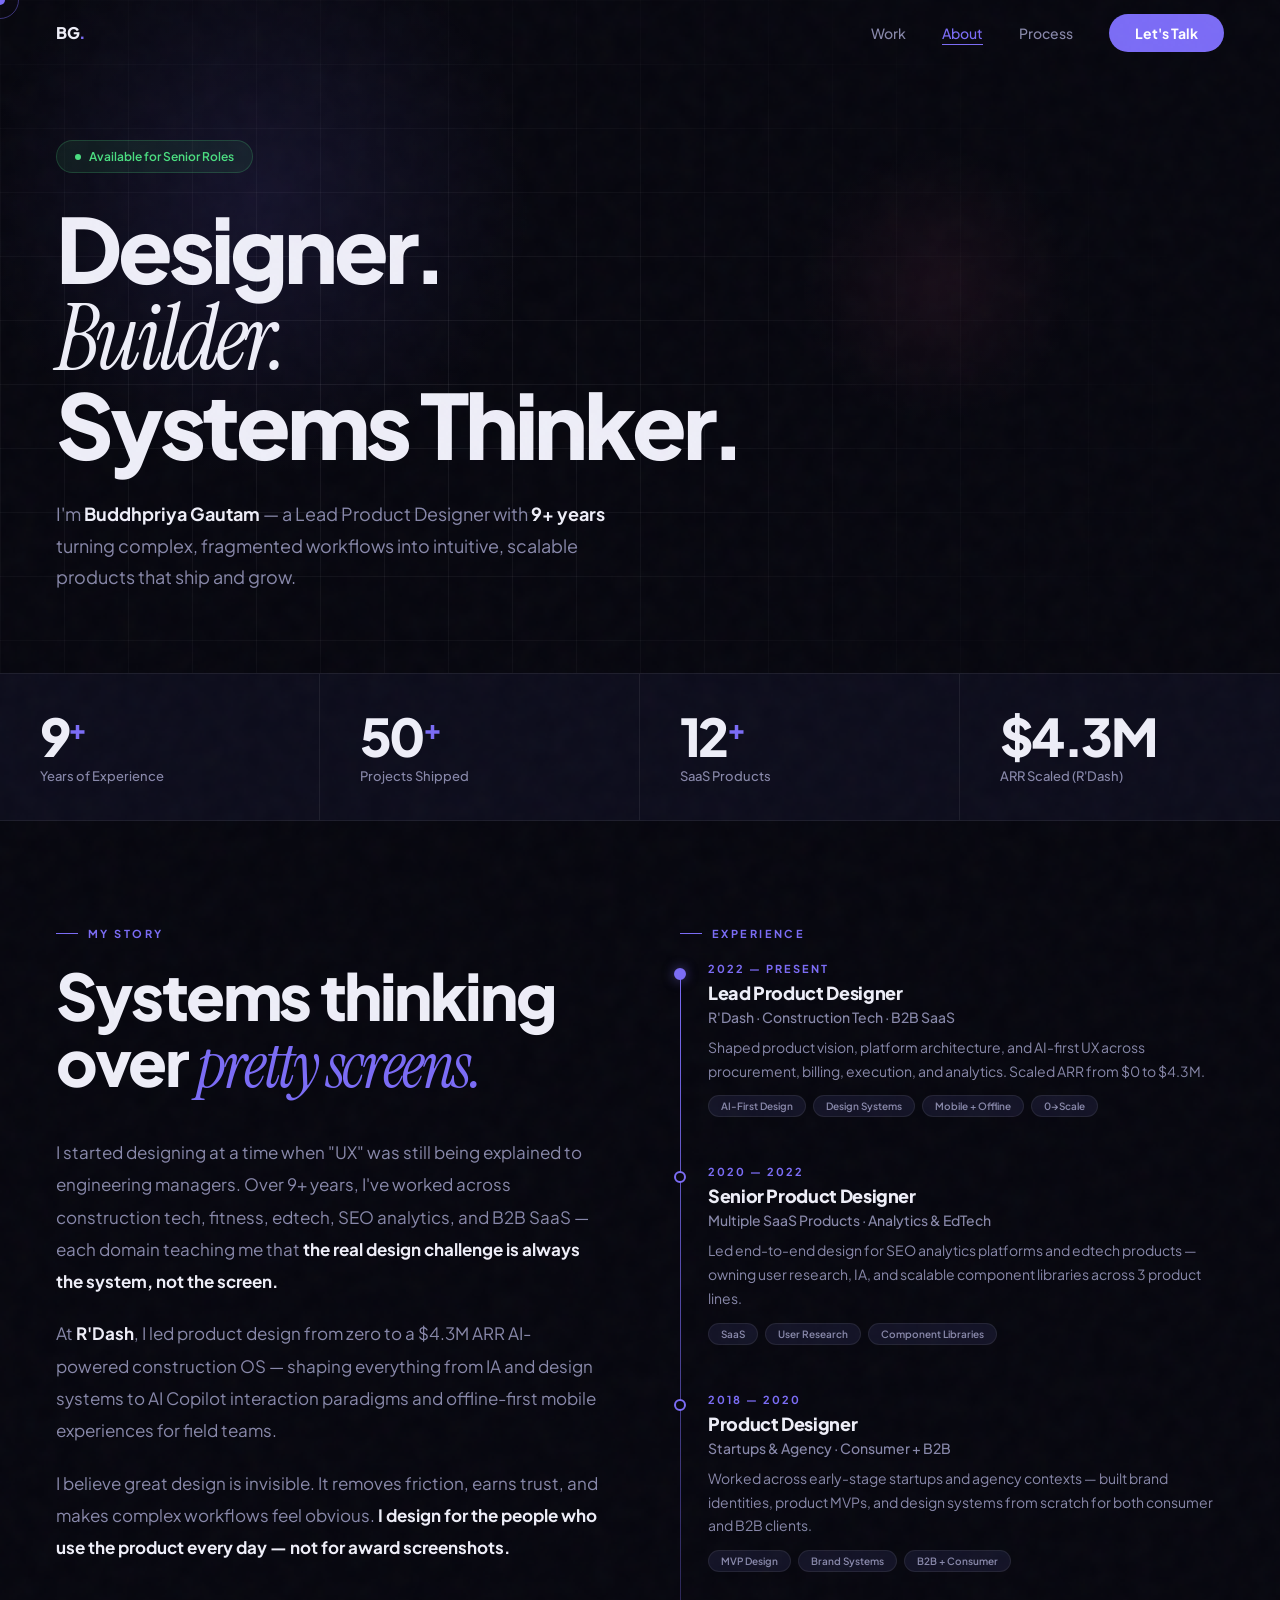
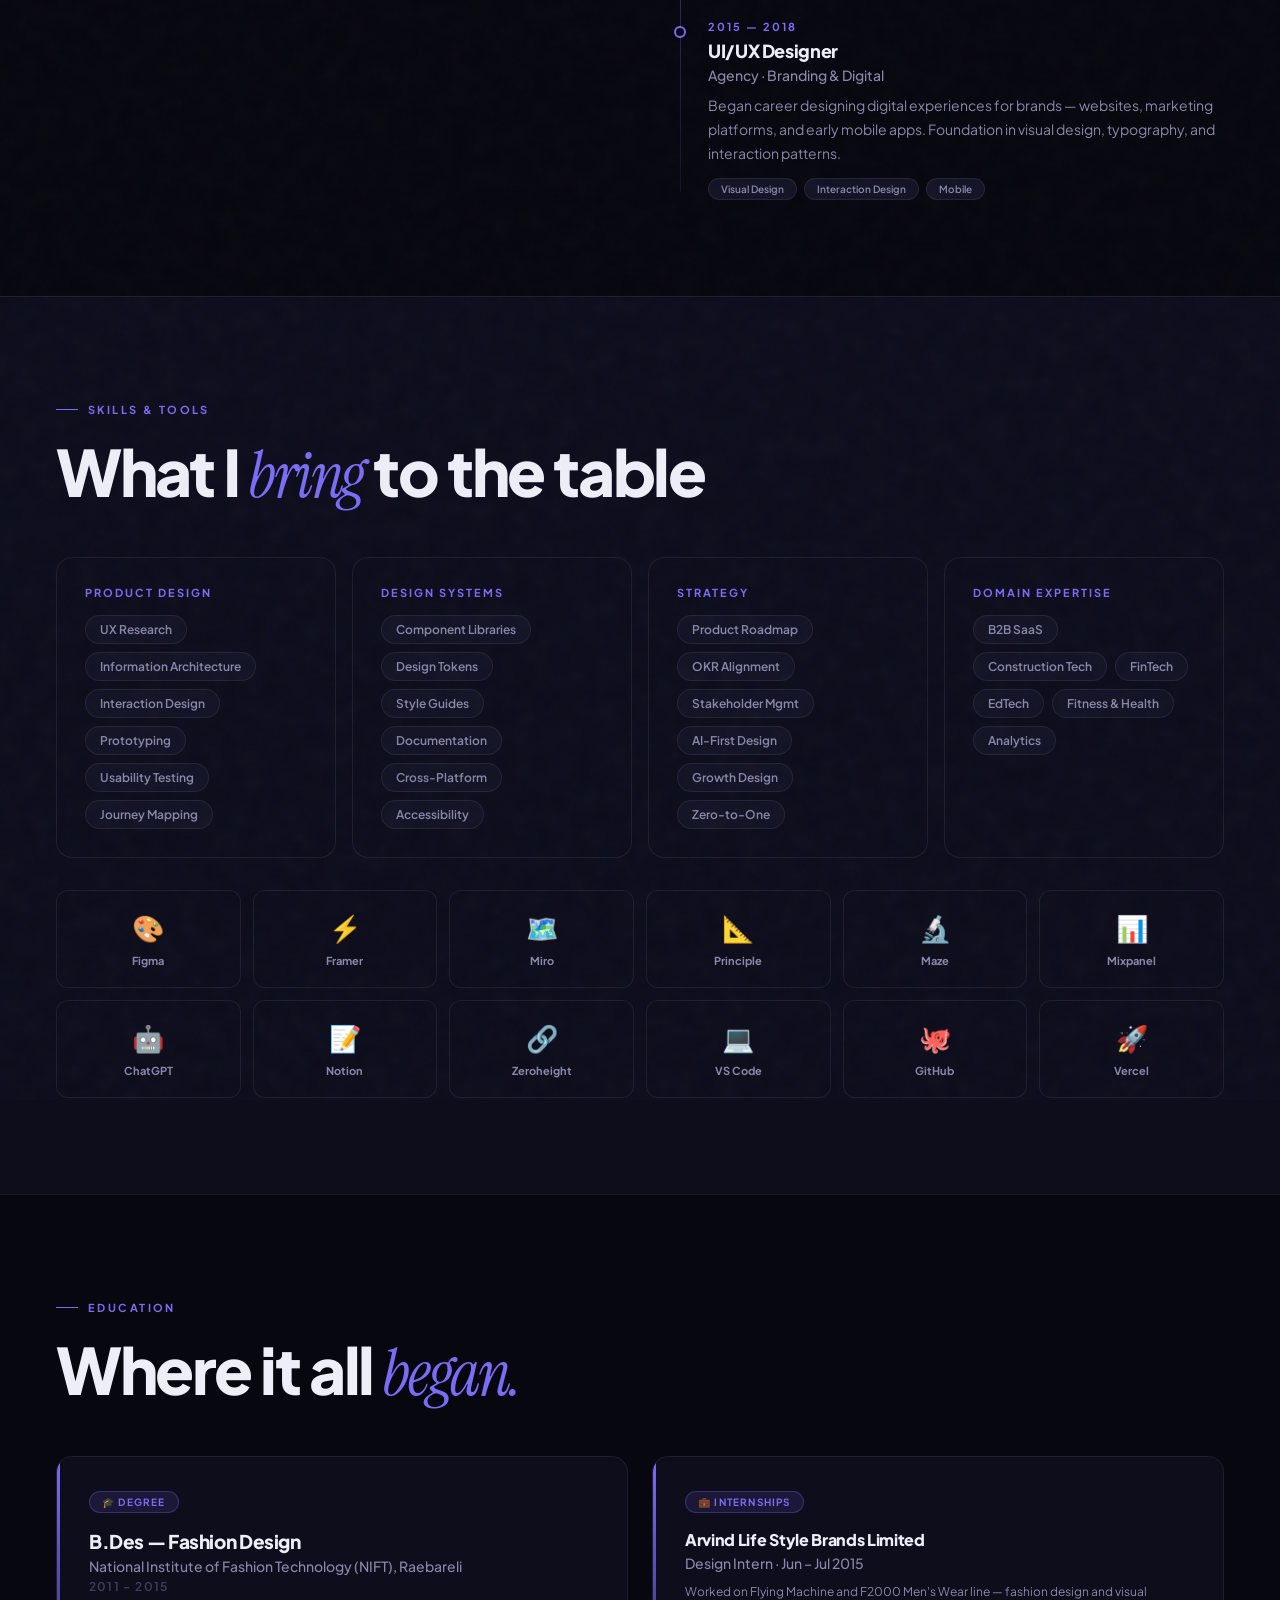
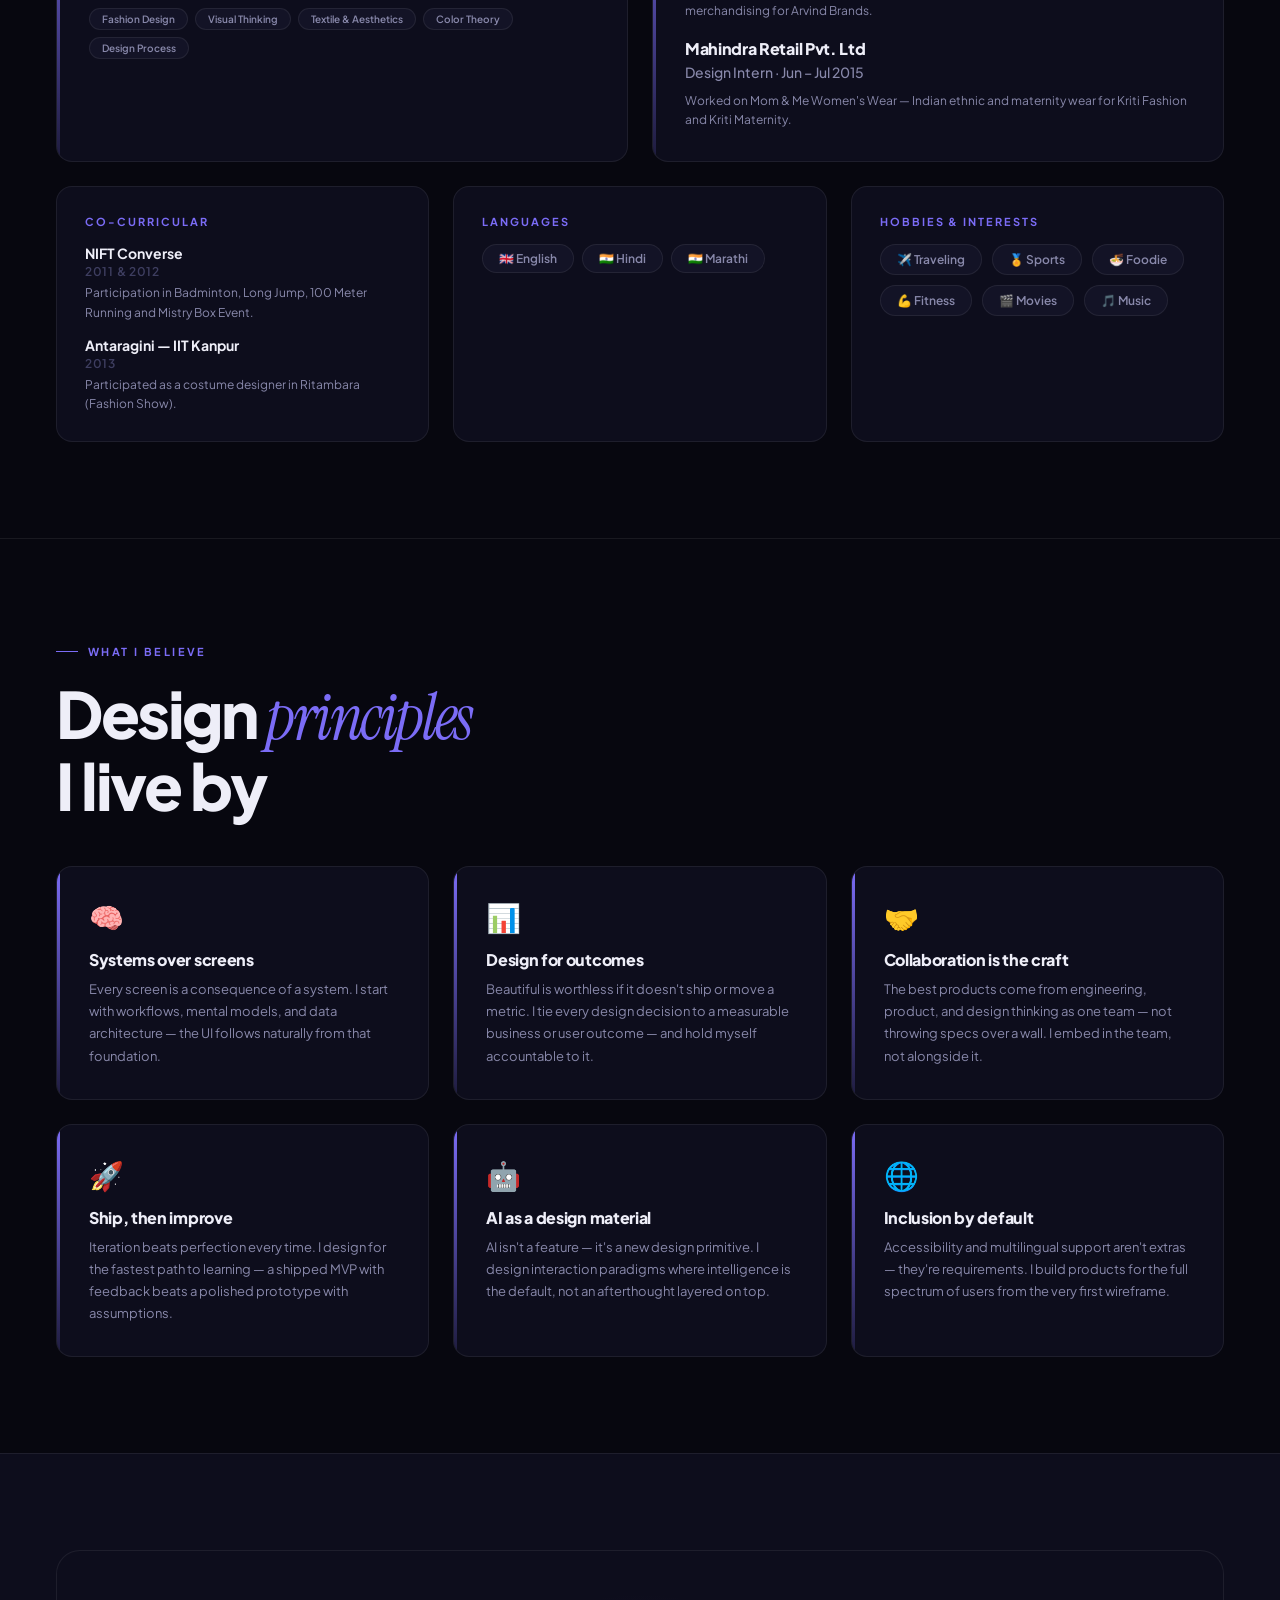
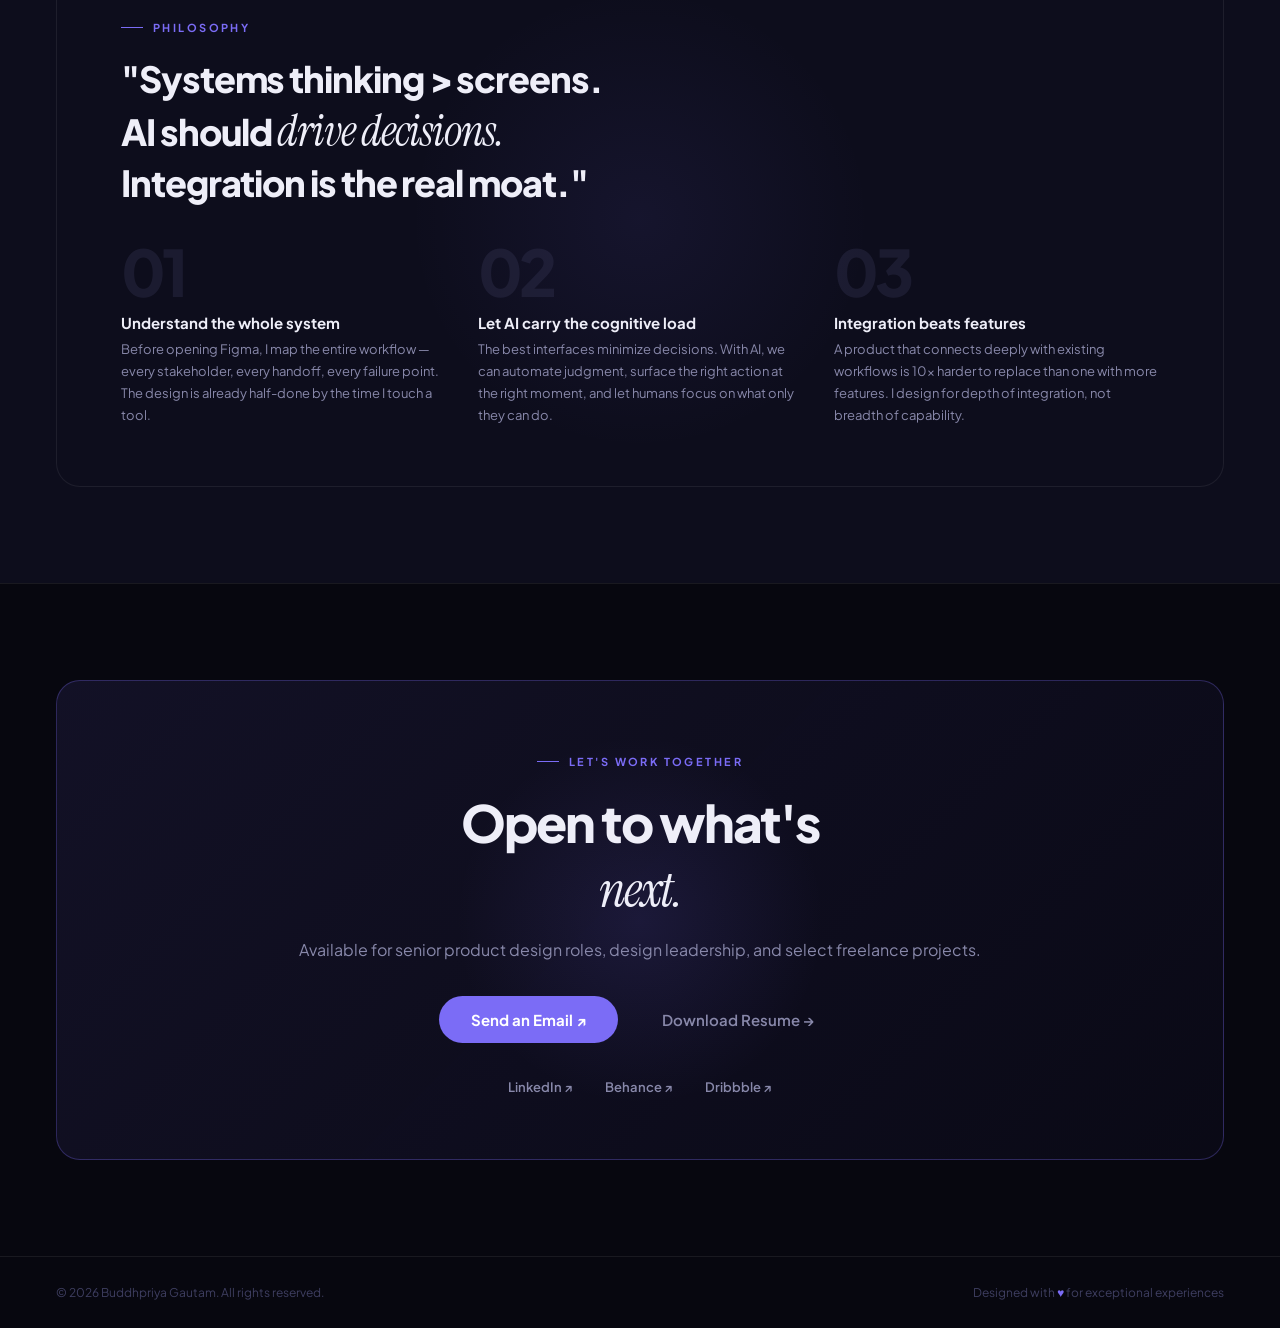
==== commit 5b79ba22: "Add Education section to About page from resume - B.Des Fashion Design, NIFT Raebareli (2011–2015) -" ====
--- a/about.html
+++ b/about.html
@@ -221,6 +221,47 @@
     .skill-group-title { font-size:11px; font-weight:700; letter-spacing:.18em; text-transform:uppercase; color:var(--accent); margin-bottom:16px; }
     .skill-list { display:flex; flex-wrap:wrap; gap:8px; }
     .skill-tag { padding:6px 14px; background:var(--bg3); border:1px solid var(--border); border-radius:100px; font-size:12px; font-weight:600; color:var(--text2); }
+
+    /* ─── EDUCATION ─── */
+    .edu-grid { display:grid; grid-template-columns:1fr 1fr; gap:24px; }
+    .edu-c {
+      background:var(--bg2); border:1px solid var(--border);
+      border-radius:var(--r); padding:32px;
+      transition:border-color .3s;
+      position:relative; overflow:hidden;
+    }
+    .edu-c::before { content:''; position:absolute; top:0; left:0; width:3px; height:100%; background:linear-gradient(180deg,var(--accent),rgba(123,108,246,.15)); }
+    .edu-c:hover { border-color:var(--border-hi); }
+    .edu-badge {
+      display:inline-flex; align-items:center; gap:6px;
+      padding:4px 12px; background:var(--accent-lo); border:1px solid var(--border-hi);
+      border-radius:100px; font-size:10px; font-weight:700;
+      letter-spacing:.12em; text-transform:uppercase; color:var(--accent);
+      margin-bottom:16px;
+    }
+    .edu-degree { font-size:19px; font-weight:800; letter-spacing:-.02em; margin-bottom:4px; }
+    .edu-inst { font-size:14px; color:var(--text2); font-weight:500; margin-bottom:4px; }
+    .edu-year { font-size:12px; color:var(--text3); font-weight:600; letter-spacing:.1em; margin-bottom:14px; }
+    .edu-tags { display:flex; flex-wrap:wrap; gap:7px; }
+    .edu-tag { padding:4px 12px; background:var(--bg3); border:1px solid var(--border); border-radius:100px; font-size:10px; font-weight:600; color:var(--text2); }
+
+    .extra-grid { display:grid; grid-template-columns:1fr 1fr 1fr; gap:24px; margin-top:24px; }
+    .extra-c {
+      background:var(--bg2); border:1px solid var(--border);
+      border-radius:var(--r); padding:28px;
+      transition:border-color .3s,background .3s;
+    }
+    .extra-c:hover { border-color:var(--border-hi); background:rgba(123,108,246,.03); }
+    .extra-title { font-size:11px; font-weight:700; letter-spacing:.18em; text-transform:uppercase; color:var(--accent); margin-bottom:16px; }
+    .extra-item { display:flex; flex-direction:column; margin-bottom:14px; }
+    .extra-item:last-child { margin-bottom:0; }
+    .extra-item-name { font-size:14px; font-weight:700; margin-bottom:2px; }
+    .extra-item-sub { font-size:12px; color:var(--text3); font-weight:600; margin-bottom:4px; letter-spacing:.06em; }
+    .extra-item-desc { font-size:12px; color:var(--text2); line-height:1.6; }
+    .lang-list { display:flex; flex-wrap:wrap; gap:8px; }
+    .lang-tag { padding:6px 16px; background:var(--bg3); border:1px solid var(--border); border-radius:100px; font-size:12px; font-weight:600; color:var(--text2); }
+    .hobby-list { display:flex; flex-wrap:wrap; gap:10px; }
+    .hobby-tag { padding:7px 16px; background:var(--bg3); border:1px solid var(--border); border-radius:100px; font-size:12px; font-weight:600; color:var(--text2); display:flex; align-items:center; gap:6px; }
 
     /* ─── VALUES ─── */
     .value-c {
@@ -297,6 +338,8 @@
       .phil-wrap { padding:36px 24px; }
       .phil-items { grid-template-columns:1fr; gap:24px; }
       .tool-grid { grid-template-columns:repeat(3,1fr); }
+      .edu-grid { grid-template-columns:1fr; }
+      .extra-grid { grid-template-columns:1fr; }
       .about-cta { padding:40px 24px; }
       .cta-btns { flex-direction:column; }
       footer { padding:24px; flex-direction:column; gap:8px; text-align:center; }
@@ -510,6 +553,78 @@
     </div>
   </section>
 
+  <!-- ═══ EDUCATION ═══ -->
+  <section class="about-sec">
+    <div class="about-sec-inner">
+      <div class="tag rv">Education</div>
+      <h2 class="sh rv d1" style="margin-bottom:48px">Where it all <span class="serif">began.</span></h2>
+
+      <div class="edu-grid">
+        <div class="edu-c rv">
+          <div class="edu-badge">🎓 Degree</div>
+          <div class="edu-degree">B.Des — Fashion Design</div>
+          <div class="edu-inst">National Institute of Fashion Technology (NIFT), Raebareli</div>
+          <div class="edu-year">2011 – 2015</div>
+          <div class="edu-tags">
+            <span class="edu-tag">Fashion Design</span>
+            <span class="edu-tag">Visual Thinking</span>
+            <span class="edu-tag">Textile & Aesthetics</span>
+            <span class="edu-tag">Color Theory</span>
+            <span class="edu-tag">Design Process</span>
+          </div>
+        </div>
+        <div class="edu-c rv d1">
+          <div class="edu-badge">💼 Internships</div>
+          <div class="extra-item" style="margin-bottom:18px">
+            <div class="edu-degree" style="font-size:16px">Arvind Life Style Brands Limited</div>
+            <div class="edu-inst">Design Intern · Jun – Jul 2015</div>
+            <div class="extra-item-desc" style="margin-top:6px">Worked on Flying Machine and F2000 Men's Wear line — fashion design and visual merchandising for Arvind Brands.</div>
+          </div>
+          <div class="extra-item">
+            <div class="edu-degree" style="font-size:16px">Mahindra Retail Pvt. Ltd</div>
+            <div class="edu-inst">Design Intern · Jun – Jul 2015</div>
+            <div class="extra-item-desc" style="margin-top:6px">Worked on Mom & Me Women's Wear — Indian ethnic and maternity wear for Kriti Fashion and Kriti Maternity.</div>
+          </div>
+        </div>
+      </div>
+
+      <div class="extra-grid">
+        <div class="extra-c rv">
+          <div class="extra-title">Co-Curricular</div>
+          <div class="extra-item">
+            <div class="extra-item-name">NIFT Converse</div>
+            <div class="extra-item-sub">2011 & 2012</div>
+            <div class="extra-item-desc">Participation in Badminton, Long Jump, 100 Meter Running and Mistry Box Event.</div>
+          </div>
+          <div class="extra-item">
+            <div class="extra-item-name">Antaragini — IIT Kanpur</div>
+            <div class="extra-item-sub">2013</div>
+            <div class="extra-item-desc">Participated as a costume designer in Ritambara (Fashion Show).</div>
+          </div>
+        </div>
+        <div class="extra-c rv d1">
+          <div class="extra-title">Languages</div>
+          <div class="lang-list">
+            <span class="lang-tag">🇬🇧 English</span>
+            <span class="lang-tag">🇮🇳 Hindi</span>
+            <span class="lang-tag">🇮🇳 Marathi</span>
+          </div>
+        </div>
+        <div class="extra-c rv d2">
+          <div class="extra-title">Hobbies & Interests</div>
+          <div class="hobby-list">
+            <span class="hobby-tag">✈️ Traveling</span>
+            <span class="hobby-tag">🏅 Sports</span>
+            <span class="hobby-tag">🍜 Foodie</span>
+            <span class="hobby-tag">💪 Fitness</span>
+            <span class="hobby-tag">🎬 Movies</span>
+            <span class="hobby-tag">🎵 Music</span>
+          </div>
+        </div>
+      </div>
+    </div>
+  </section>
+
   <!-- ═══ VALUES ═══ -->
   <section class="about-sec">
     <div class="about-sec-inner">
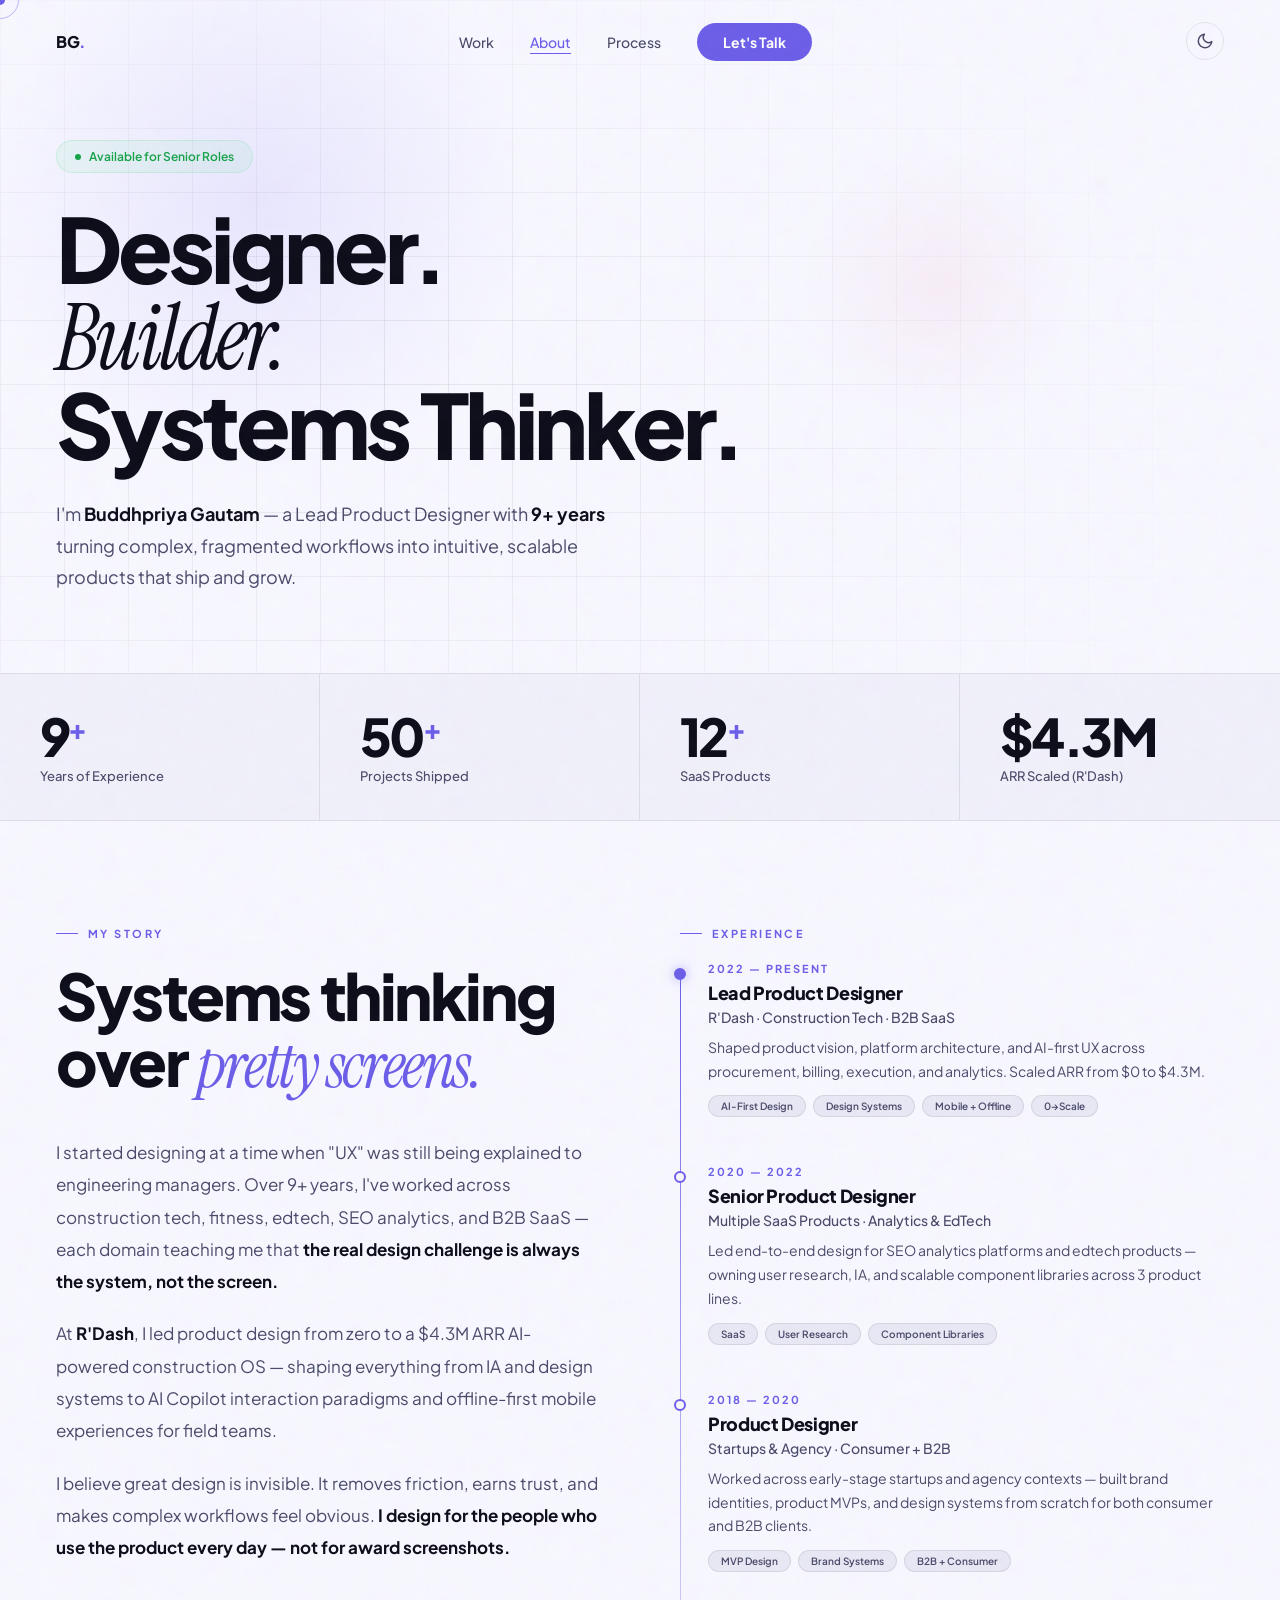
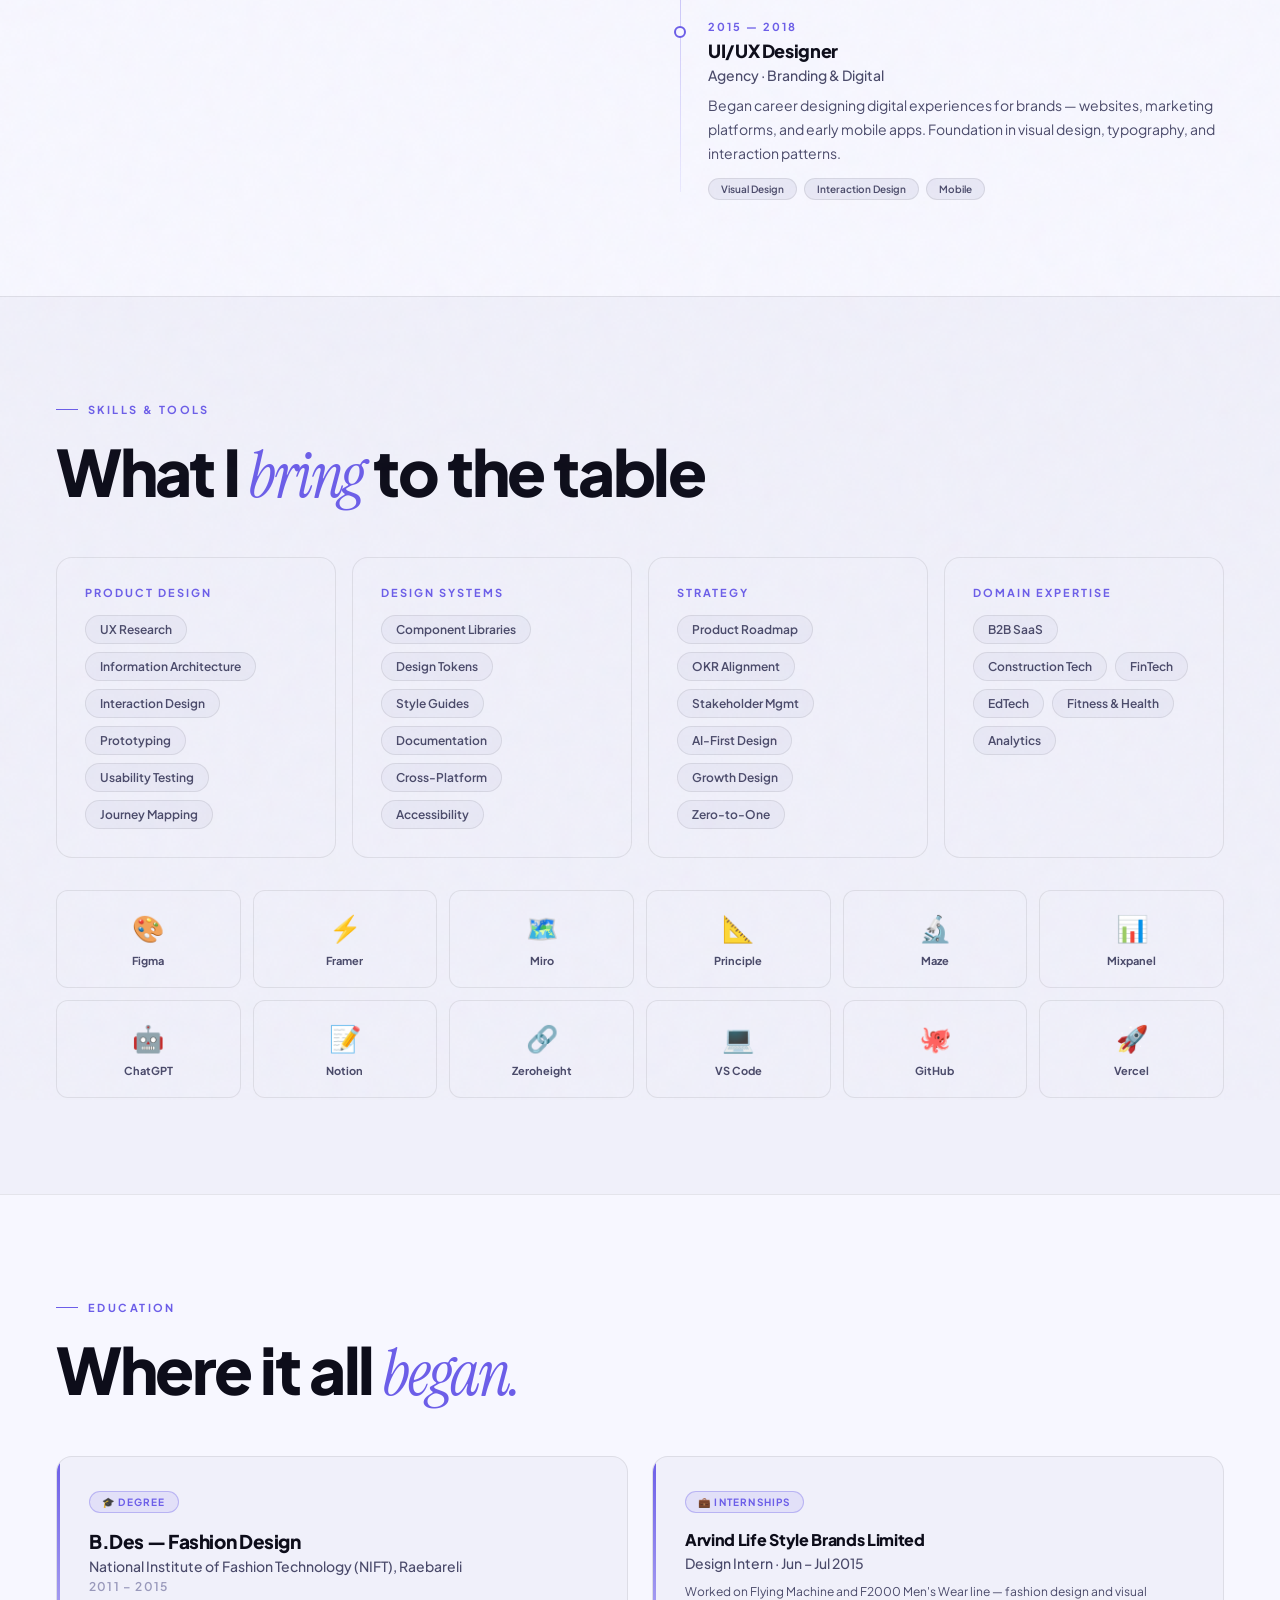
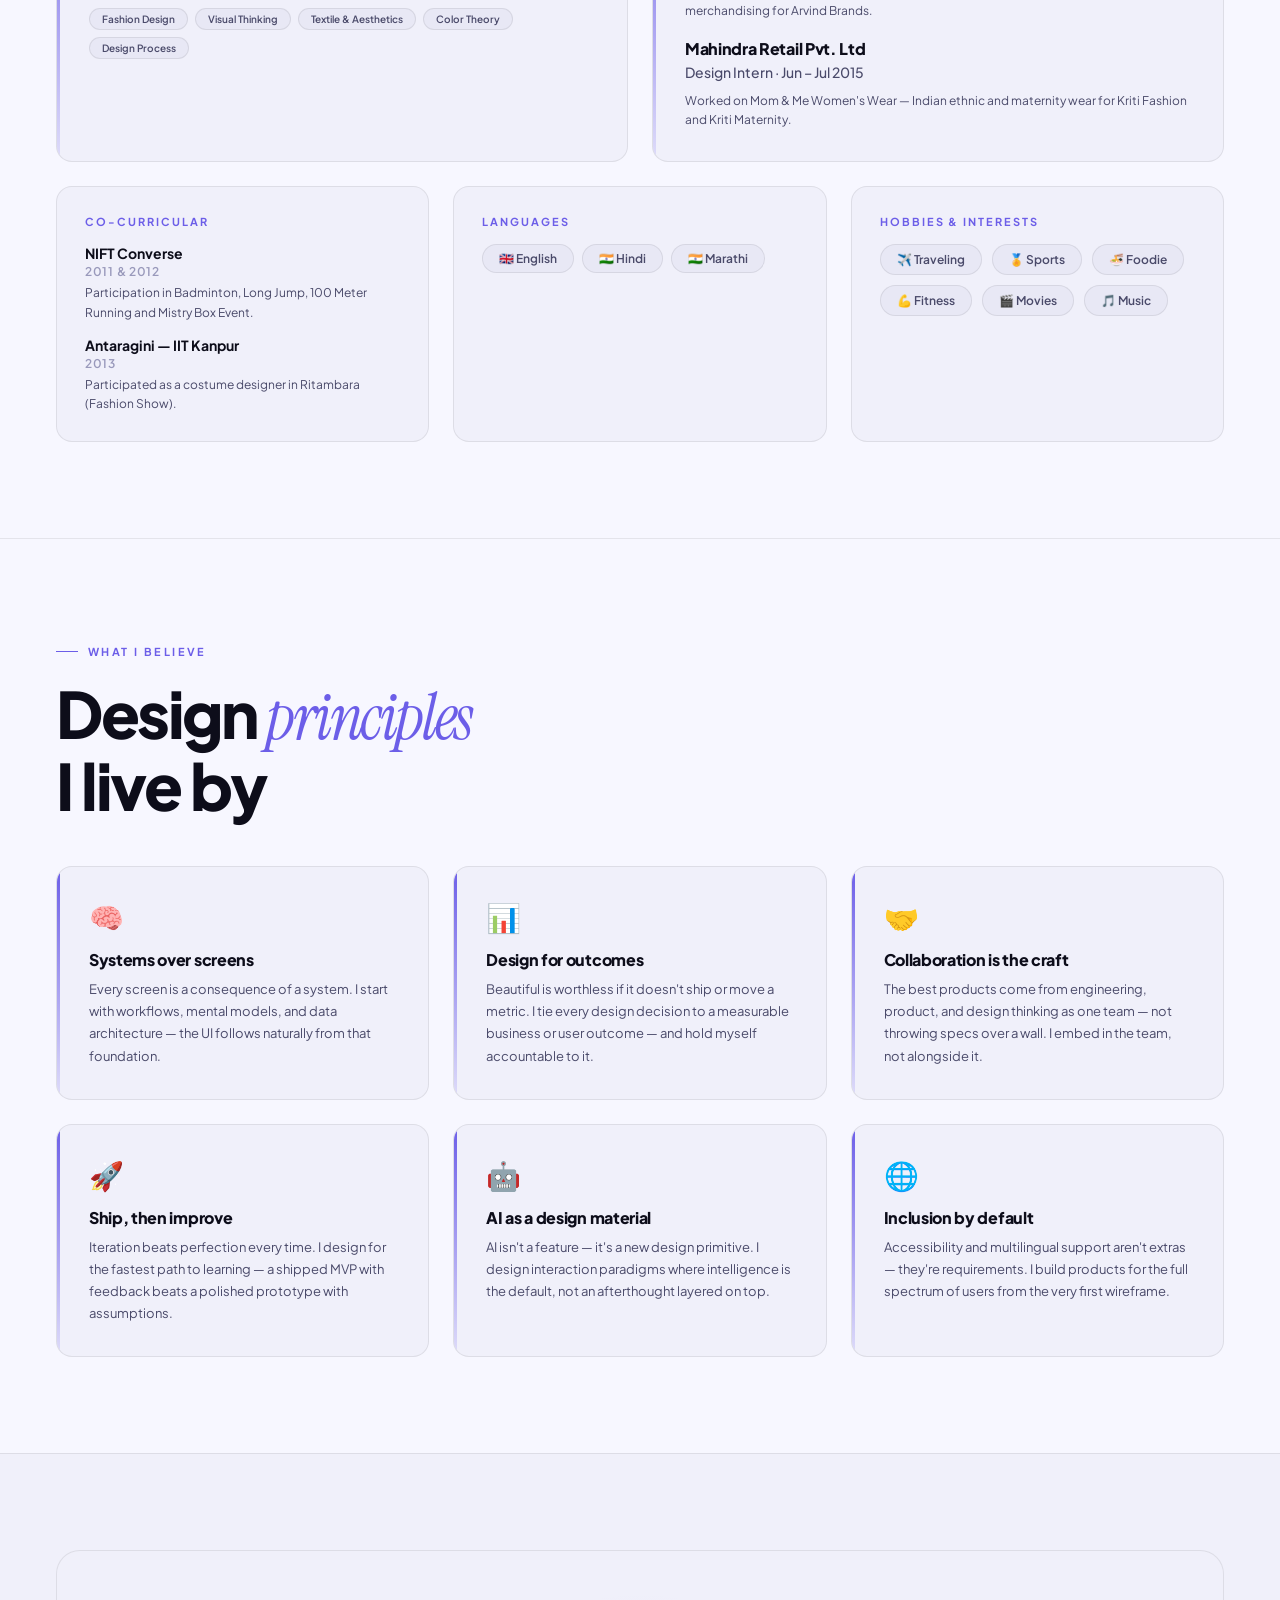
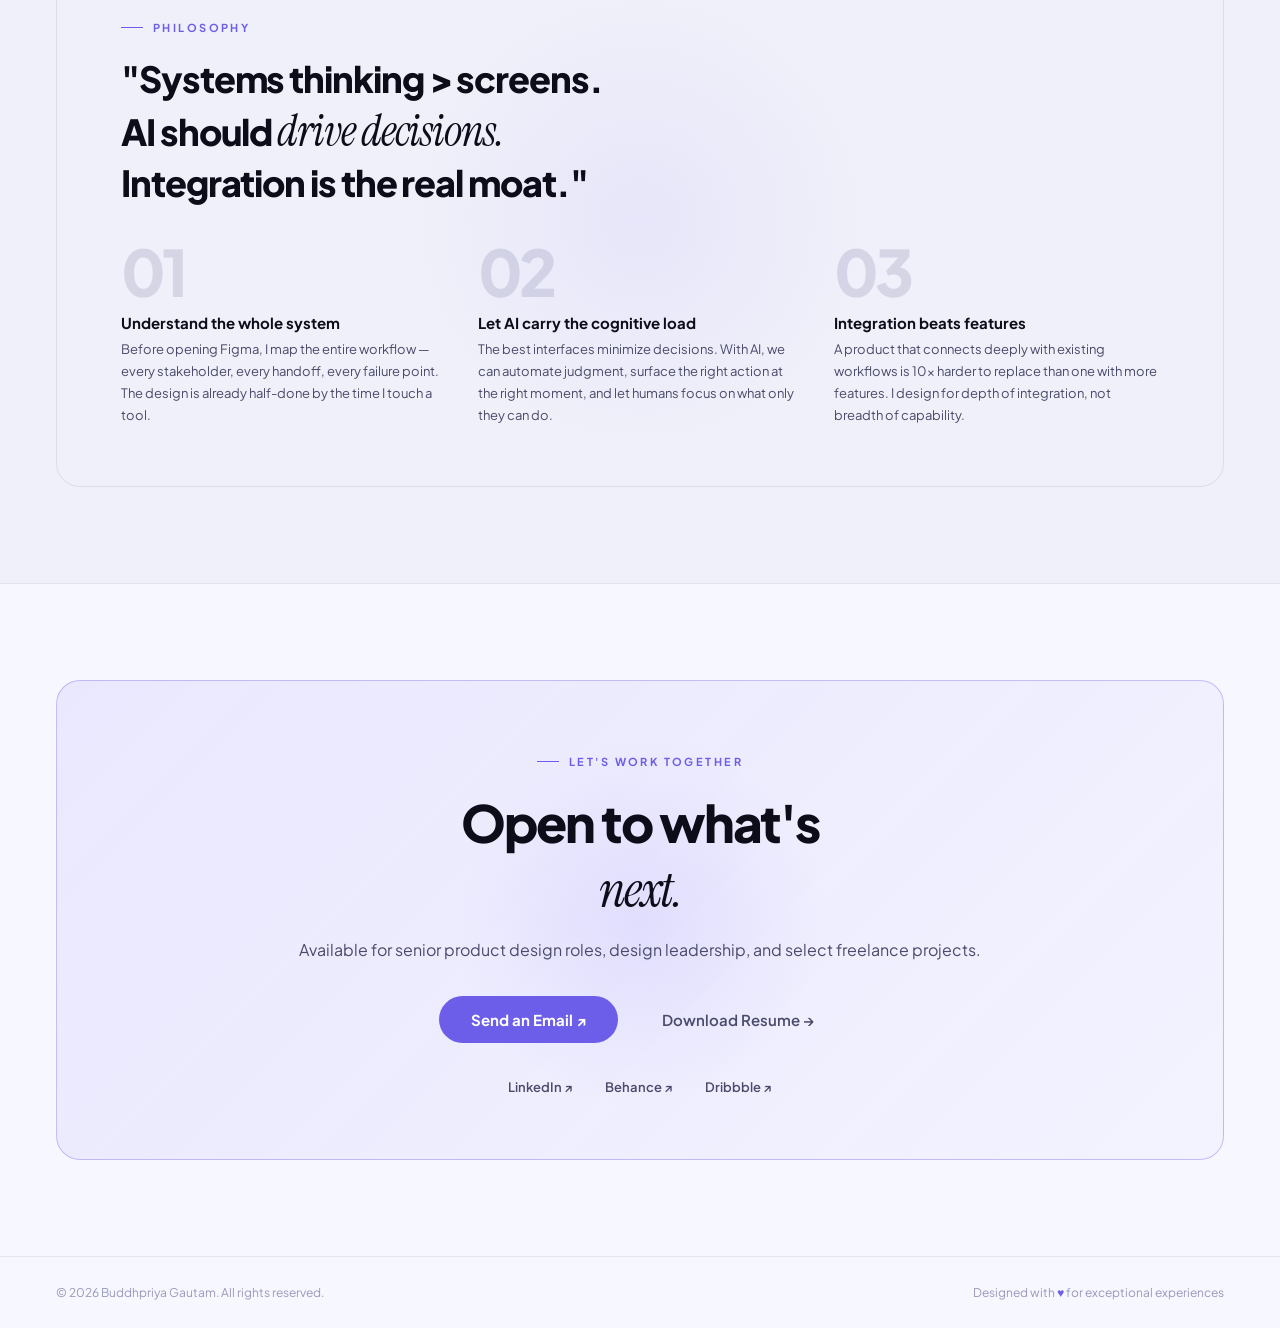
==== commit 6fd4fe26: "Add light/dark mode toggle with system preference support Co-Authored-By: Claude Sonnet 4.6 <noreply" ====
--- a/about.html
+++ b/about.html
@@ -14,6 +14,7 @@
   <link rel="apple-touch-icon" href="/icons/apple-touch-icon.png">
   <link rel="icon" type="image/png" sizes="192x192" href="/icons/icon-192.png">
 
+  <script>(function(){var t=localStorage.getItem('theme')||(window.matchMedia('(prefers-color-scheme: light)').matches?'light':'dark');document.documentElement.setAttribute('data-theme',t);})();</script>
   <link rel="preconnect" href="https://fonts.googleapis.com">
   <link rel="preconnect" href="https://fonts.gstatic.com" crossorigin>
   <link href="https://fonts.googleapis.com/css2?family=Plus+Jakarta+Sans:ital,wght@0,300;0,400;0,500;0,600;0,700;0,800;1,400&family=Instrument+Serif:ital@0;1&display=swap" rel="stylesheet">
@@ -37,6 +38,46 @@
       --text3:     #3E3E60;
       --r:         16px;
       --r-sm:      8px;
+      --nav-scrolled-bg: rgba(7,7,15,.85);
+      --nav-mobile-bg:   rgba(7,7,15,.97);
+    }
+
+    /* ─── LIGHT MODE ─── */
+    @media (prefers-color-scheme: light) {
+      :root:not([data-theme="dark"]) {
+        --bg:        #F7F7FF;
+        --bg2:       #F0F0FA;
+        --bg3:       #E8E8F5;
+        --border:    rgba(0,0,0,0.08);
+        --border-hi: rgba(108,94,232,0.35);
+        --accent:    #6C5EE8;
+        --accent-lo: rgba(108,94,232,0.10);
+        --rose:      #D81B60;
+        --green:     #16A34A;
+        --amber:     #B45309;
+        --text:      #0D0D1A;
+        --text2:     #4A4A6A;
+        --text3:     #9999BB;
+        --nav-scrolled-bg: rgba(247,247,255,.92);
+        --nav-mobile-bg:   rgba(247,247,255,.98);
+      }
+    }
+    [data-theme="light"] {
+      --bg:        #F7F7FF;
+      --bg2:       #F0F0FA;
+      --bg3:       #E8E8F5;
+      --border:    rgba(0,0,0,0.08);
+      --border-hi: rgba(108,94,232,0.35);
+      --accent:    #6C5EE8;
+      --accent-lo: rgba(108,94,232,0.10);
+      --rose:      #D81B60;
+      --green:     #16A34A;
+      --amber:     #B45309;
+      --text:      #0D0D1A;
+      --text2:     #4A4A6A;
+      --text3:     #9999BB;
+      --nav-scrolled-bg: rgba(247,247,255,.92);
+      --nav-mobile-bg:   rgba(247,247,255,.98);
     }
 
     html { scroll-behavior: smooth; scrollbar-width: thin; scrollbar-color: var(--accent) var(--bg); }
@@ -94,7 +135,7 @@
       display: flex; align-items: center; justify-content: space-between;
       transition: background .3s, backdrop-filter .3s, border-bottom .3s;
     }
-    nav.scrolled { background:rgba(7,7,15,.85); backdrop-filter:blur(24px); border-bottom:1px solid var(--border); }
+    nav.scrolled { background:var(--nav-scrolled-bg); backdrop-filter:blur(24px); border-bottom:1px solid var(--border); }
     .nav-logo { font-size:16px; font-weight:800; letter-spacing:-.03em; text-decoration:none; color:var(--text); }
     .nav-logo em { color:var(--accent); font-style:normal; }
     .nav-links { display:flex; align-items:center; gap:36px; list-style:none; }
@@ -107,6 +148,9 @@
     .nav-cta { padding:10px 26px !important; background:var(--accent) !important; color:#fff !important; border-radius:100px !important; font-weight:700 !important; transition:background .2s,transform .2s !important; }
     .nav-cta:hover { background:#9d91ff !important; transform:translateY(-1px) !important; }
     .nav-cta::after { display:none !important; }
+    .theme-toggle { background:none; border:1px solid var(--border); color:var(--text2); width:38px; height:38px; border-radius:50%; cursor:pointer; display:flex; align-items:center; justify-content:center; flex-shrink:0; transition:color .2s,border-color .2s,background .2s; }
+    .theme-toggle:hover { color:var(--text); border-color:var(--border-hi); background:var(--accent-lo); }
+    .theme-toggle svg { display:block; }
     .nav-burger { display:none; flex-direction:column; justify-content:center; align-items:center; gap:5px; width:40px; height:40px; background:none; border:none; cursor:pointer; padding:4px; z-index:200; }
     .nav-burger span { display:block; width:22px; height:1.5px; background:var(--text); transition:transform .3s,opacity .3s; transform-origin:center; }
     .nav-burger.open span:nth-child(1) { transform:translateY(6.5px) rotate(45deg); }
@@ -322,7 +366,7 @@
       body { cursor:auto; }
       nav { padding:18px 24px; }
       .nav-burger { display:flex; }
-      .nav-links { position:fixed; top:0; left:0; right:0; bottom:0; background:rgba(7,7,15,.97); backdrop-filter:blur(24px); flex-direction:column; align-items:center; justify-content:center; gap:40px; z-index:150; transform:translateX(100%); transition:transform .4s cubic-bezier(.16,1,.3,1); pointer-events:none; }
+      .nav-links { position:fixed; top:0; left:0; right:0; bottom:0; background:var(--nav-mobile-bg); backdrop-filter:blur(24px); flex-direction:column; align-items:center; justify-content:center; gap:40px; z-index:150; transform:translateX(100%); transition:transform .4s cubic-bezier(.16,1,.3,1); pointer-events:none; }
       .nav-links.open { transform:translateX(0); pointer-events:all; }
       .nav-links a { font-size:22px; font-weight:700; color:var(--text); }
       .about-hero { padding:120px 24px 60px; min-height:auto; }
@@ -362,11 +406,12 @@
   <nav id="nav">
     <a href="/" class="nav-logo">BG<em>.</em></a>
     <ul class="nav-links" id="nav-links">
-      <li><a href="/#work">Work</a></li>
+      <li><a href="/work.html">Work</a></li>
       <li><a href="/about.html" class="active">About</a></li>
       <li><a href="/#process">Process</a></li>
       <li><a href="/#contact" class="nav-cta">Let's Talk</a></li>
     </ul>
+    <button class="theme-toggle" id="theme-toggle" aria-label="Toggle theme"></button>
     <button class="nav-burger" id="nav-burger" aria-label="Toggle menu">
       <span></span><span></span><span></span>
     </button>
@@ -797,6 +842,14 @@
 
     // ─── SERVICE WORKER ───
     if('serviceWorker' in navigator){window.addEventListener('load',()=>{navigator.serviceWorker.register('/sw.js').catch(()=>{});});}
+
+    // ─── THEME TOGGLE ───
+    const themeBtn=document.getElementById('theme-toggle');
+    const sunSVG='<svg width="18" height="18" viewBox="0 0 24 24" fill="none" stroke="currentColor" stroke-width="2" stroke-linecap="round" stroke-linejoin="round"><circle cx="12" cy="12" r="5"/><line x1="12" y1="1" x2="12" y2="3"/><line x1="12" y1="21" x2="12" y2="23"/><line x1="4.22" y1="4.22" x2="5.64" y2="5.64"/><line x1="18.36" y1="18.36" x2="19.78" y2="19.78"/><line x1="1" y1="12" x2="3" y2="12"/><line x1="21" y1="12" x2="23" y2="12"/><line x1="4.22" y1="19.78" x2="5.64" y2="18.36"/><line x1="18.36" y1="5.64" x2="19.78" y2="4.22"/></svg>';
+    const moonSVG='<svg width="18" height="18" viewBox="0 0 24 24" fill="none" stroke="currentColor" stroke-width="2" stroke-linecap="round" stroke-linejoin="round"><path d="M21 12.79A9 9 0 1 1 11.21 3 7 7 0 0 0 21 12.79z"/></svg>';
+    function applyTheme(t){document.documentElement.setAttribute('data-theme',t);themeBtn.innerHTML=t==='dark'?sunSVG:moonSVG;themeBtn.setAttribute('aria-label',t==='dark'?'Switch to light mode':'Switch to dark mode');}
+    applyTheme(document.documentElement.getAttribute('data-theme')||'dark');
+    themeBtn.addEventListener('click',()=>{const next=document.documentElement.getAttribute('data-theme')==='dark'?'light':'dark';localStorage.setItem('theme',next);applyTheme(next);});
   </script>
 </body>
 </html>
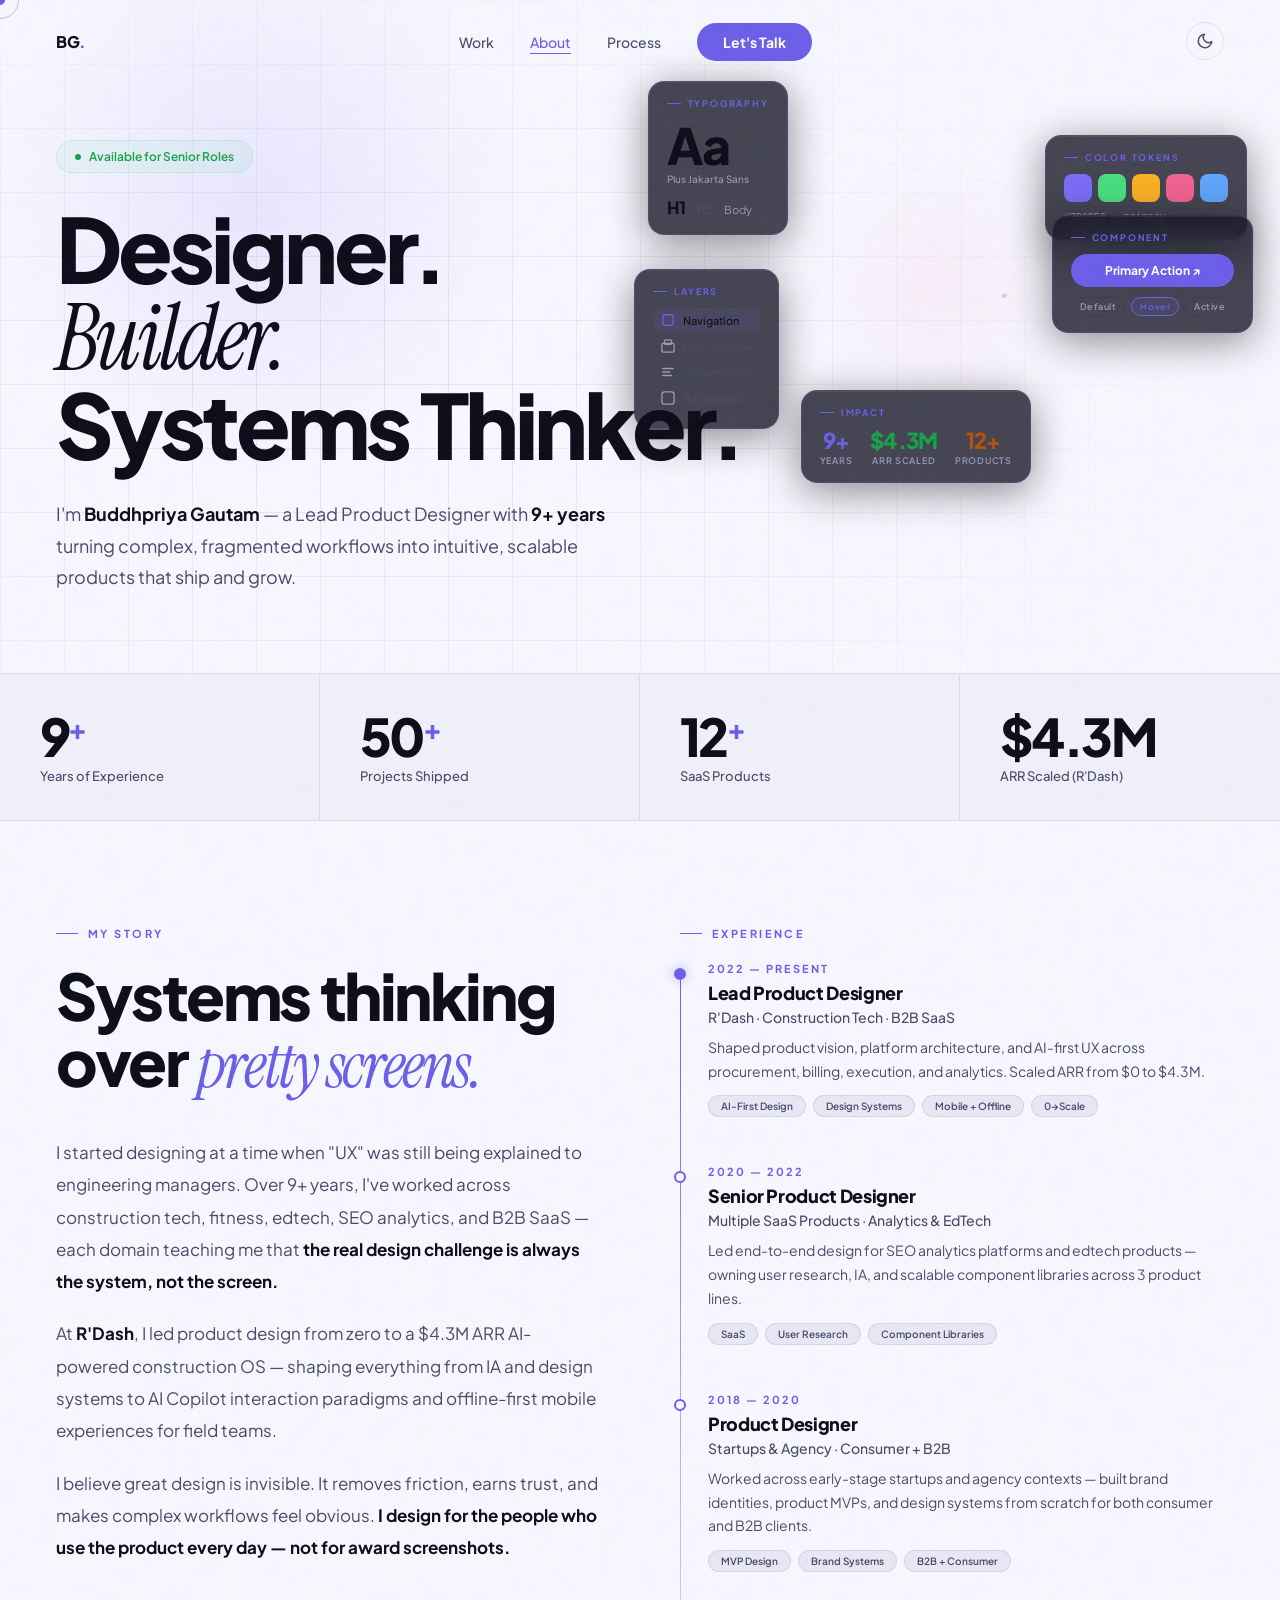
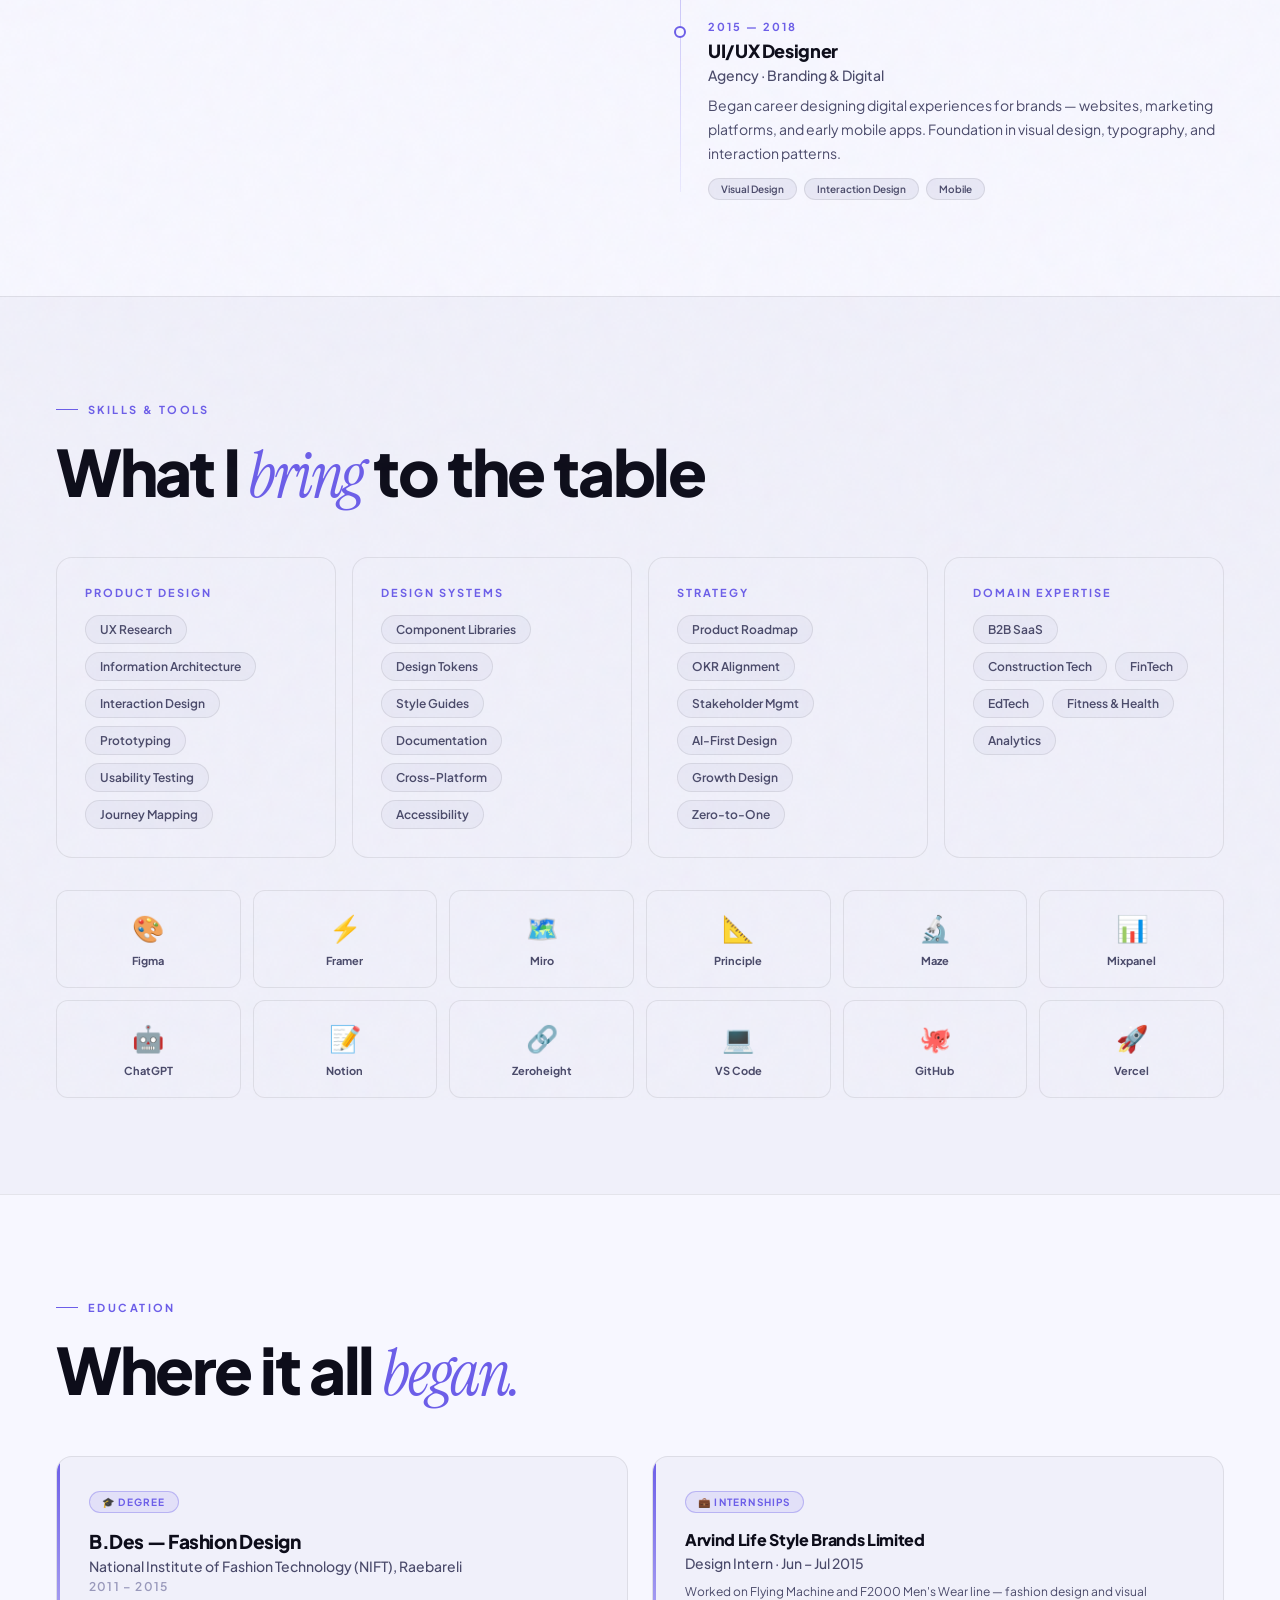
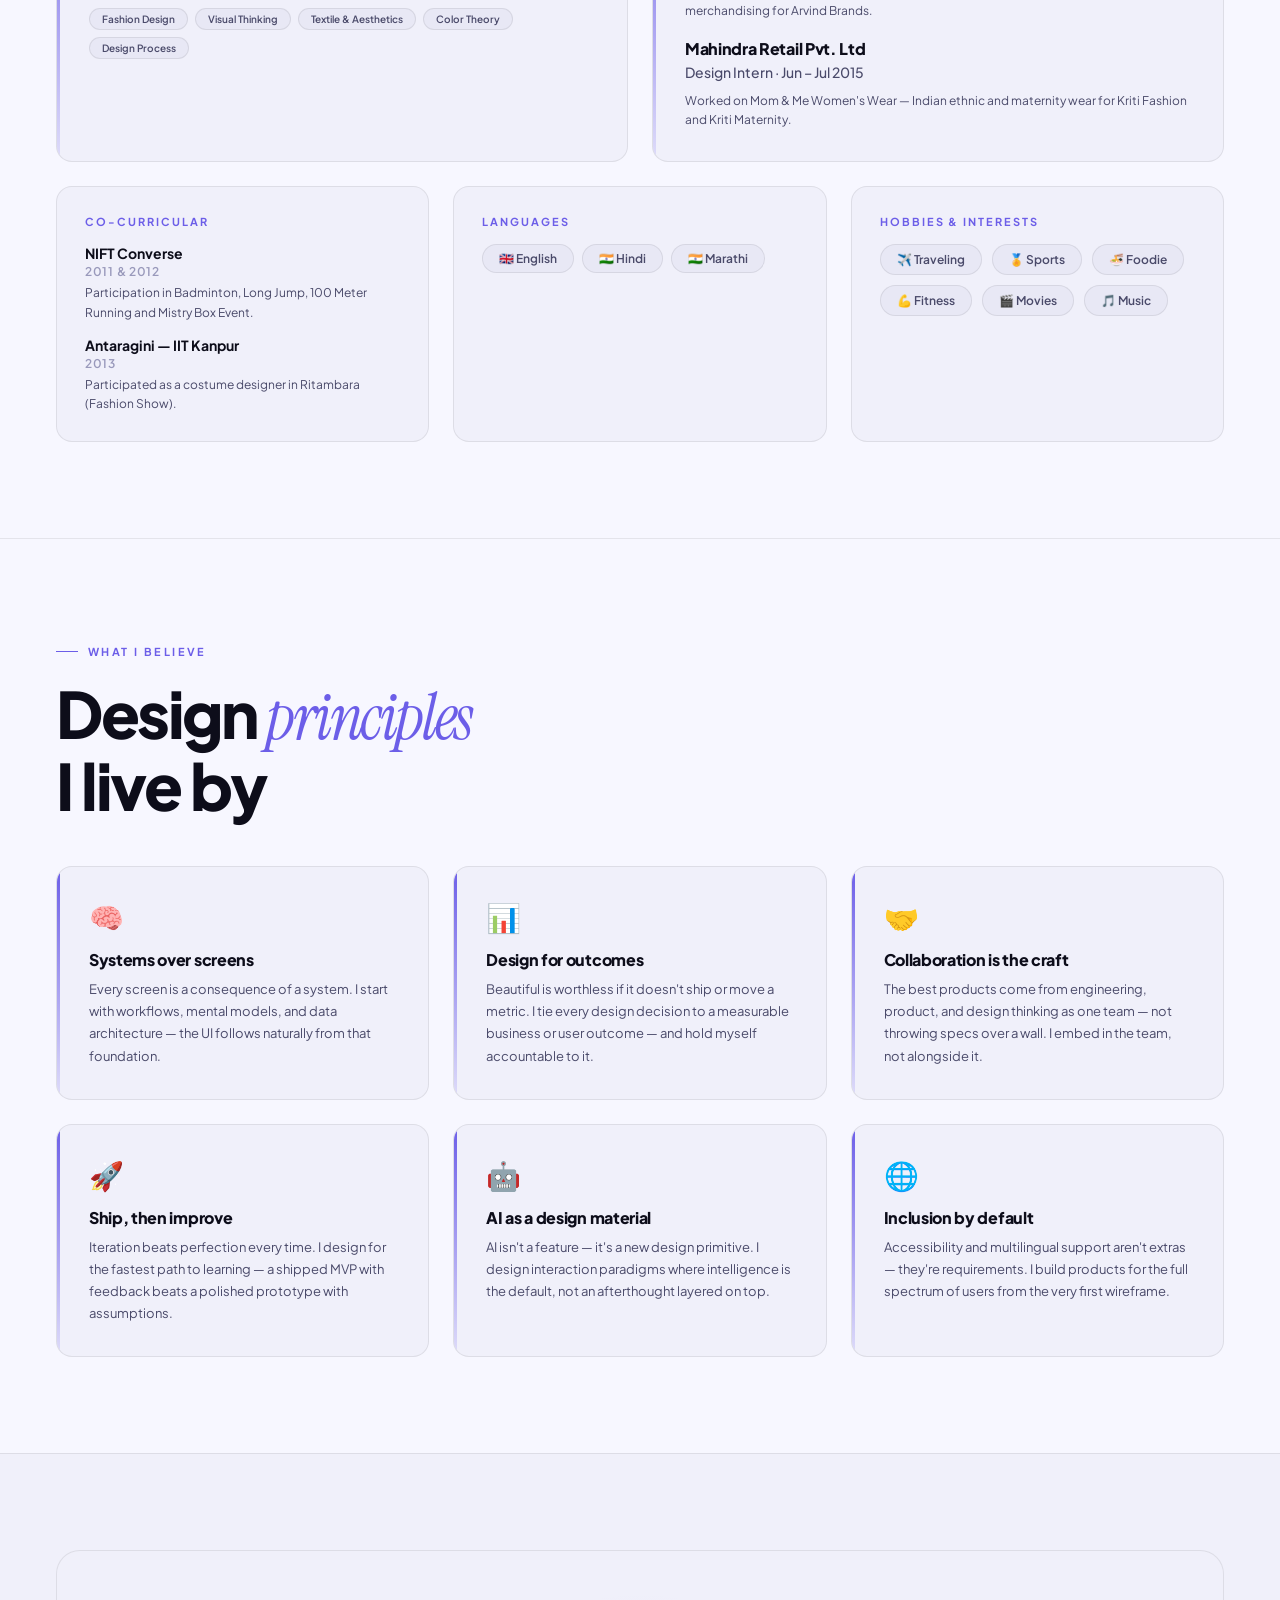
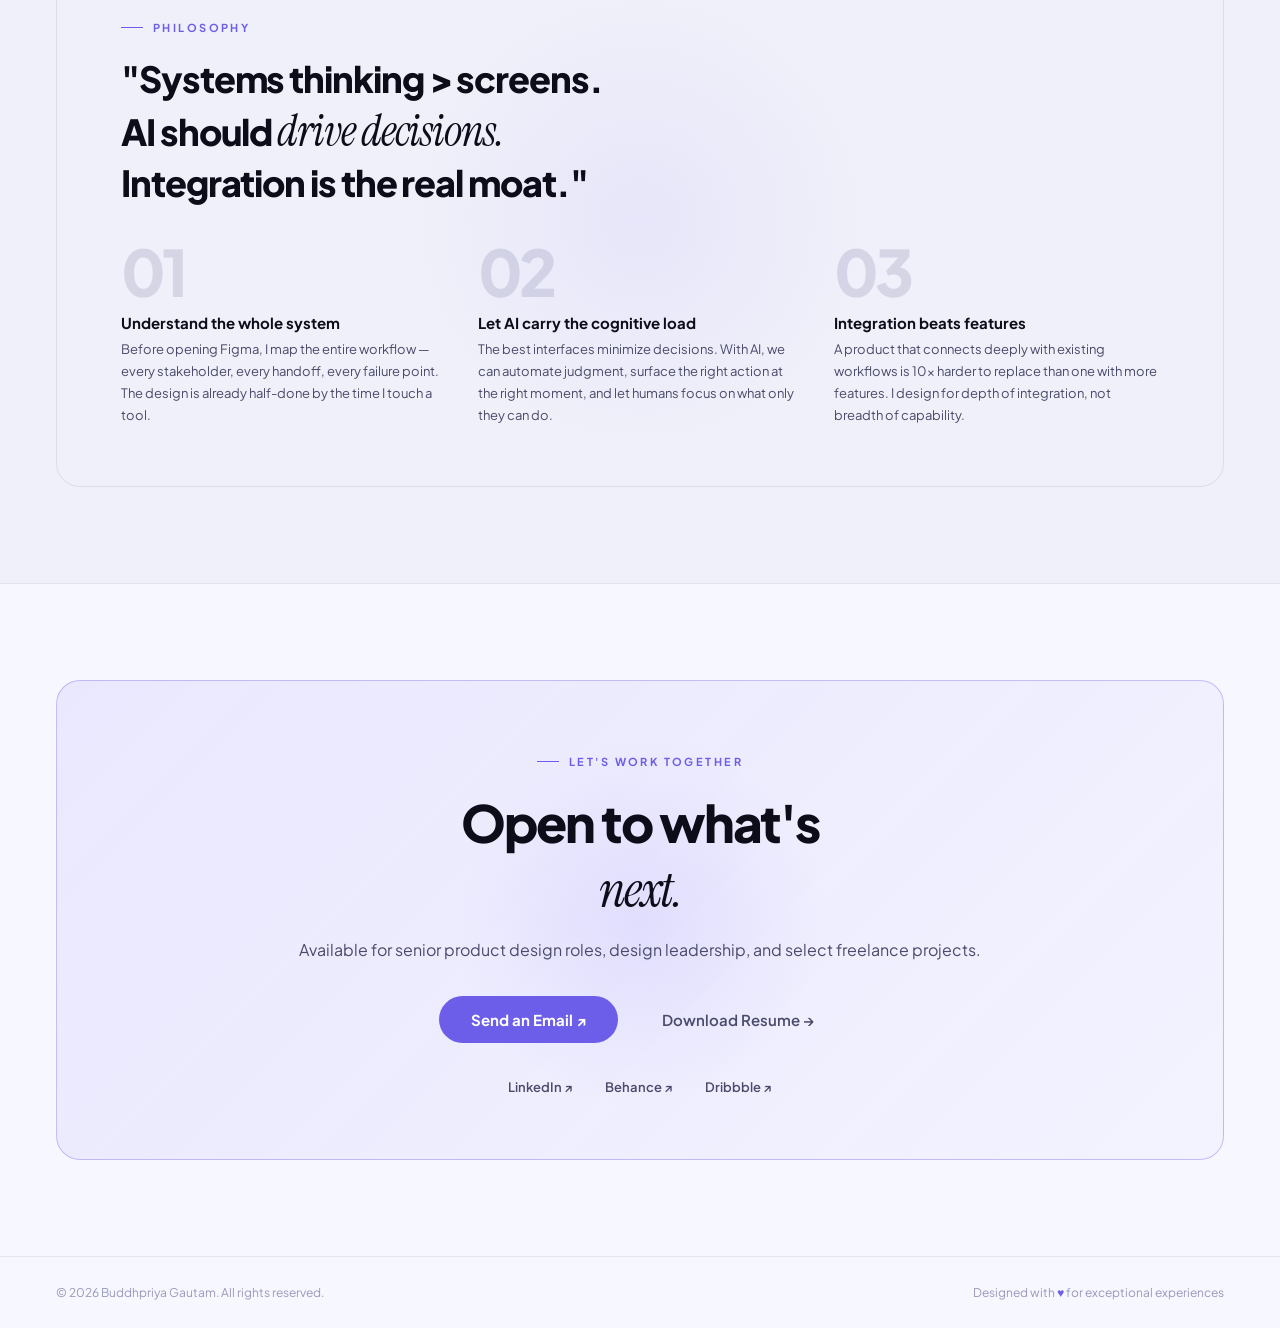
==== commit 283537e4: "Add Design System Canvas to work, about, and brand-work hero sections; bump SW cache to v19 Co-Autho" ====
--- a/about.html
+++ b/about.html
@@ -12,6 +12,8 @@
   <meta name="apple-mobile-web-app-capable" content="yes">
   <meta name="apple-mobile-web-app-status-bar-style" content="black-translucent">
   <link rel="apple-touch-icon" href="/icons/apple-touch-icon.png">
+  <link rel="icon" type="image/svg+xml" href="/favicon.svg">
+  <link rel="icon" type="image/png" sizes="32x32" href="/icons/icon-32.png">
   <link rel="icon" type="image/png" sizes="192x192" href="/icons/icon-192.png">
 
   <script>(function(){var t=localStorage.getItem('theme')||(window.matchMedia('(prefers-color-scheme: light)').matches?'light':'dark');document.documentElement.setAttribute('data-theme',t);})();</script>
@@ -359,6 +361,39 @@
     footer { border-top:1px solid var(--border); padding:28px 56px; display:flex; align-items:center; justify-content:space-between; }
     .fc { font-size:12px; color:var(--text3); }
     .fc em { color:var(--accent); font-style:normal; }
+
+    /* ─── HERO CANVAS ─── */
+    .hero-canvas{position:absolute;right:0;top:0;width:52%;height:100%;pointer-events:none;overflow:visible;z-index:0}
+    .hc-svg{position:absolute;inset:0;width:100%;height:100%;pointer-events:none}
+    .hc-node{position:absolute;pointer-events:all;translate:var(--hx,0px) var(--hy,0px);transition:translate 1.2s cubic-bezier(.16,1,.3,1);opacity:0;animation:hcIn .8s ease forwards}
+    .hc-node:nth-child(2){animation-delay:1.4s}.hc-node:nth-child(3){animation-delay:1.65s}.hc-node:nth-child(4){animation-delay:1.9s}.hc-node:nth-child(5){animation-delay:2.15s}.hc-node:nth-child(6){animation-delay:2.4s}
+    @keyframes hcIn{from{opacity:0;transform:translateY(16px)}to{opacity:1;transform:translateY(0)}}
+    @keyframes hcF1{0%,100%{transform:translateY(0)}50%{transform:translateY(-10px)}}
+    @keyframes hcF2{0%,100%{transform:translateY(-6px)}50%{transform:translateY(8px)}}
+    @keyframes hcF3{0%,100%{transform:translateY(0)}50%{transform:translateY(-7px)}}
+    .hc-card{background:rgba(13,13,28,.76);backdrop-filter:blur(22px);-webkit-backdrop-filter:blur(22px);border:1px solid rgba(123,108,246,.22);border-radius:16px;padding:16px 18px;box-shadow:0 8px 40px rgba(0,0,0,.45),inset 0 1px 0 rgba(255,255,255,.055);animation-duration:5.5s;animation-timing-function:ease-in-out;animation-iteration-count:infinite}
+    .hc-chip{font-size:9px;font-weight:700;letter-spacing:.2em;text-transform:uppercase;color:var(--accent);margin-bottom:11px;display:flex;align-items:center;gap:7px}
+    .hc-chip::before{content:'';width:14px;height:1px;background:var(--accent)}
+    .hc-aa{font-size:50px;font-weight:800;line-height:1;letter-spacing:-.04em;color:var(--text);margin-bottom:3px}
+    .hc-font-name{font-size:10px;font-weight:500;color:var(--text3);margin-bottom:11px}
+    .hc-scale{display:flex;align-items:baseline;gap:10px}
+    .hc-swatches{display:flex;gap:6px;margin-bottom:10px}
+    .hc-sw{width:28px;height:28px;border-radius:8px;transition:transform .18s,box-shadow .18s;cursor:default}
+    .hc-sw:hover{transform:scale(1.18);box-shadow:0 4px 14px rgba(0,0,0,.5)}
+    .hc-token-name{font-size:10px;font-family:monospace;color:var(--text3)}
+    .hc-layer-row{display:flex;align-items:center;gap:8px;font-size:11px;font-weight:500;color:var(--text2);padding:5px 8px;border-radius:6px;margin-bottom:2px}
+    .hc-layer-sel{background:var(--accent-lo);color:var(--text)}
+    .hc-ico{width:14px;height:14px;color:var(--text3);flex-shrink:0}
+    .hc-layer-sel .hc-ico{color:var(--accent)}
+    .hc-demo-btn{width:100%;padding:9px 18px;background:var(--accent);color:#fff;border:none;border-radius:100px;font-size:12px;font-weight:700;font-family:inherit;cursor:pointer;transition:transform .18s,box-shadow .18s;margin-bottom:10px}
+    .hc-demo-btn:hover{transform:translateY(-2px);box-shadow:0 8px 24px rgba(123,108,246,.5)}
+    .hc-state-row{display:flex;gap:6px}
+    .hc-state{font-size:9px;font-weight:600;letter-spacing:.06em;padding:3px 8px;border-radius:100px;border:1px solid var(--border);color:var(--text3)}
+    .hc-state-hov{border-color:var(--accent);color:var(--accent);background:var(--accent-lo)}
+    .hc-met-grid{display:flex;gap:18px}.hc-met{text-align:center}
+    .hc-met-v{font-size:22px;font-weight:800;letter-spacing:-.04em;color:var(--accent);line-height:1;margin-bottom:4px}
+    .hc-met-l{font-size:9px;font-weight:600;letter-spacing:.08em;text-transform:uppercase;color:var(--text3)}
+    @media(max-width:900px){.hero-canvas{display:none}}
 
     /* ─── MOBILE ─── */
     @media (max-width:768px) {
@@ -422,6 +457,75 @@
     <div class="about-hero-bg"></div>
     <div class="about-hero-glow"></div>
     <div class="about-hero-glow2"></div>
+    <div class="hero-canvas" id="heroCanvas" aria-hidden="true">
+      <svg class="hc-svg" viewBox="0 0 600 860" preserveAspectRatio="none" fill="none">
+        <line x1="108" y1="174" x2="398" y2="248" stroke="rgba(123,108,246,0.11)" stroke-width="1" stroke-dasharray="4 8"/>
+        <line x1="398" y1="248" x2="352" y2="378" stroke="rgba(123,108,246,0.09)" stroke-width="1" stroke-dasharray="4 8"/>
+        <line x1="62"  y1="454" x2="352" y2="378" stroke="rgba(123,108,246,0.09)" stroke-width="1" stroke-dasharray="4 8"/>
+        <line x1="62"  y1="454" x2="242" y2="574" stroke="rgba(123,108,246,0.07)" stroke-width="1" stroke-dasharray="4 8"/>
+        <line x1="352" y1="378" x2="242" y2="574" stroke="rgba(123,108,246,0.07)" stroke-width="1" stroke-dasharray="4 8"/>
+        <circle cx="108" cy="174" r="2.5" fill="rgba(123,108,246,0.28)"/>
+        <circle cx="398" cy="248" r="2.5" fill="rgba(123,108,246,0.28)"/>
+        <circle cx="62"  cy="454" r="2.5" fill="rgba(123,108,246,0.28)"/>
+        <circle cx="352" cy="378" r="2.5" fill="rgba(123,108,246,0.28)"/>
+        <circle cx="242" cy="574" r="2.5" fill="rgba(123,108,246,0.28)"/>
+      </svg>
+      <div class="hc-node" data-depth="0.04" style="top:12%;left:5%">
+        <div class="hc-card" style="animation-name:hcF1">
+          <div class="hc-chip">Typography</div>
+          <div class="hc-aa">Aa</div>
+          <div class="hc-font-name">Plus Jakarta Sans</div>
+          <div class="hc-scale">
+            <span style="font-size:17px;font-weight:800;color:var(--text)">H1</span>
+            <span style="font-size:13px;font-weight:600;color:var(--text2)">H3</span>
+            <span style="font-size:11px;font-weight:400;color:var(--text3)">Body</span>
+          </div>
+        </div>
+      </div>
+      <div class="hc-node" data-depth="0.07" style="top:20%;right:5%">
+        <div class="hc-card" style="animation-name:hcF2">
+          <div class="hc-chip">Color Tokens</div>
+          <div class="hc-swatches">
+            <div class="hc-sw" style="background:#7B6CF6"></div>
+            <div class="hc-sw" style="background:#4ADE80"></div>
+            <div class="hc-sw" style="background:#FBB024"></div>
+            <div class="hc-sw" style="background:#F06292"></div>
+            <div class="hc-sw" style="background:#60A5FA"></div>
+          </div>
+          <div class="hc-token-name">#7B6CF6 — primary</div>
+        </div>
+      </div>
+      <div class="hc-node" data-depth="0.05" style="top:40%;left:3%">
+        <div class="hc-card" style="animation-name:hcF3;animation-duration:6.5s">
+          <div class="hc-chip">Layers</div>
+          <div class="hc-layer-row hc-layer-sel"><svg class="hc-ico" viewBox="0 0 16 16"><rect x="2" y="2" width="12" height="12" rx="2" stroke="currentColor" stroke-width="1.5" fill="none"/></svg>Navigation</div>
+          <div class="hc-layer-row"><svg class="hc-ico" viewBox="0 0 16 16"><rect x="1" y="5" width="14" height="10" rx="1.5" stroke="currentColor" stroke-width="1.5" fill="none"/><rect x="4" y="1" width="8" height="5" rx="1" stroke="currentColor" stroke-width="1.5" fill="none"/></svg>Hero Section</div>
+          <div class="hc-layer-row"><svg class="hc-ico" viewBox="0 0 16 16"><path d="M2 4h12M2 8h8M2 12h10" stroke="currentColor" stroke-width="1.5" stroke-linecap="round"/></svg>Content Grid</div>
+          <div class="hc-layer-row"><svg class="hc-ico" viewBox="0 0 16 16"><rect x="1" y="1" width="14" height="14" rx="3" stroke="currentColor" stroke-width="1.5" fill="none"/></svg>Background</div>
+        </div>
+      </div>
+      <div class="hc-node" data-depth="0.09" style="top:32%;right:4%">
+        <div class="hc-card" style="animation-name:hcF1;animation-duration:4.8s">
+          <div class="hc-chip">Component</div>
+          <button class="hc-demo-btn">Primary Action ↗</button>
+          <div class="hc-state-row">
+            <span class="hc-state">Default</span>
+            <span class="hc-state hc-state-hov">Hover</span>
+            <span class="hc-state">Active</span>
+          </div>
+        </div>
+      </div>
+      <div class="hc-node" data-depth="0.06" style="top:58%;left:28%">
+        <div class="hc-card" style="animation-name:hcF2;animation-duration:6s">
+          <div class="hc-chip">Impact</div>
+          <div class="hc-met-grid">
+            <div class="hc-met"><div class="hc-met-v">9+</div><div class="hc-met-l">Years</div></div>
+            <div class="hc-met"><div class="hc-met-v" style="color:var(--green)">$4.3M</div><div class="hc-met-l">ARR Scaled</div></div>
+            <div class="hc-met"><div class="hc-met-v" style="color:var(--amber)">12+</div><div class="hc-met-l">Products</div></div>
+          </div>
+        </div>
+      </div>
+    </div>
     <div class="about-hero-inner">
       <div class="about-hero-badge">Available for Senior Roles</div>
       <h1 class="about-hl rv">
@@ -850,6 +954,8 @@
     function applyTheme(t){document.documentElement.setAttribute('data-theme',t);themeBtn.innerHTML=t==='dark'?sunSVG:moonSVG;themeBtn.setAttribute('aria-label',t==='dark'?'Switch to light mode':'Switch to dark mode');}
     applyTheme(document.documentElement.getAttribute('data-theme')||'dark');
     themeBtn.addEventListener('click',()=>{const next=document.documentElement.getAttribute('data-theme')==='dark'?'light':'dark';localStorage.setItem('theme',next);applyTheme(next);});
+    // ─── HERO CANVAS PARALLAX ───
+    (function(){const heroEl=document.querySelector('.work-hero,.about-hero,.cs-hero');const nodes=document.querySelectorAll('.hc-node');if(!nodes.length||!heroEl)return;heroEl.addEventListener('mousemove',e=>{const r=heroEl.getBoundingClientRect(),cx=(e.clientX-r.left)/r.width-.5,cy=(e.clientY-r.top)/r.height-.5;nodes.forEach(n=>{const d=parseFloat(n.dataset.depth)||.05;n.style.setProperty('--hx',(cx*d*130)+'px');n.style.setProperty('--hy',(cy*d*90)+'px');});});heroEl.addEventListener('mouseleave',()=>{nodes.forEach(n=>{n.style.setProperty('--hx','0px');n.style.setProperty('--hy','0px');});});})();
   </script>
 </body>
 </html>
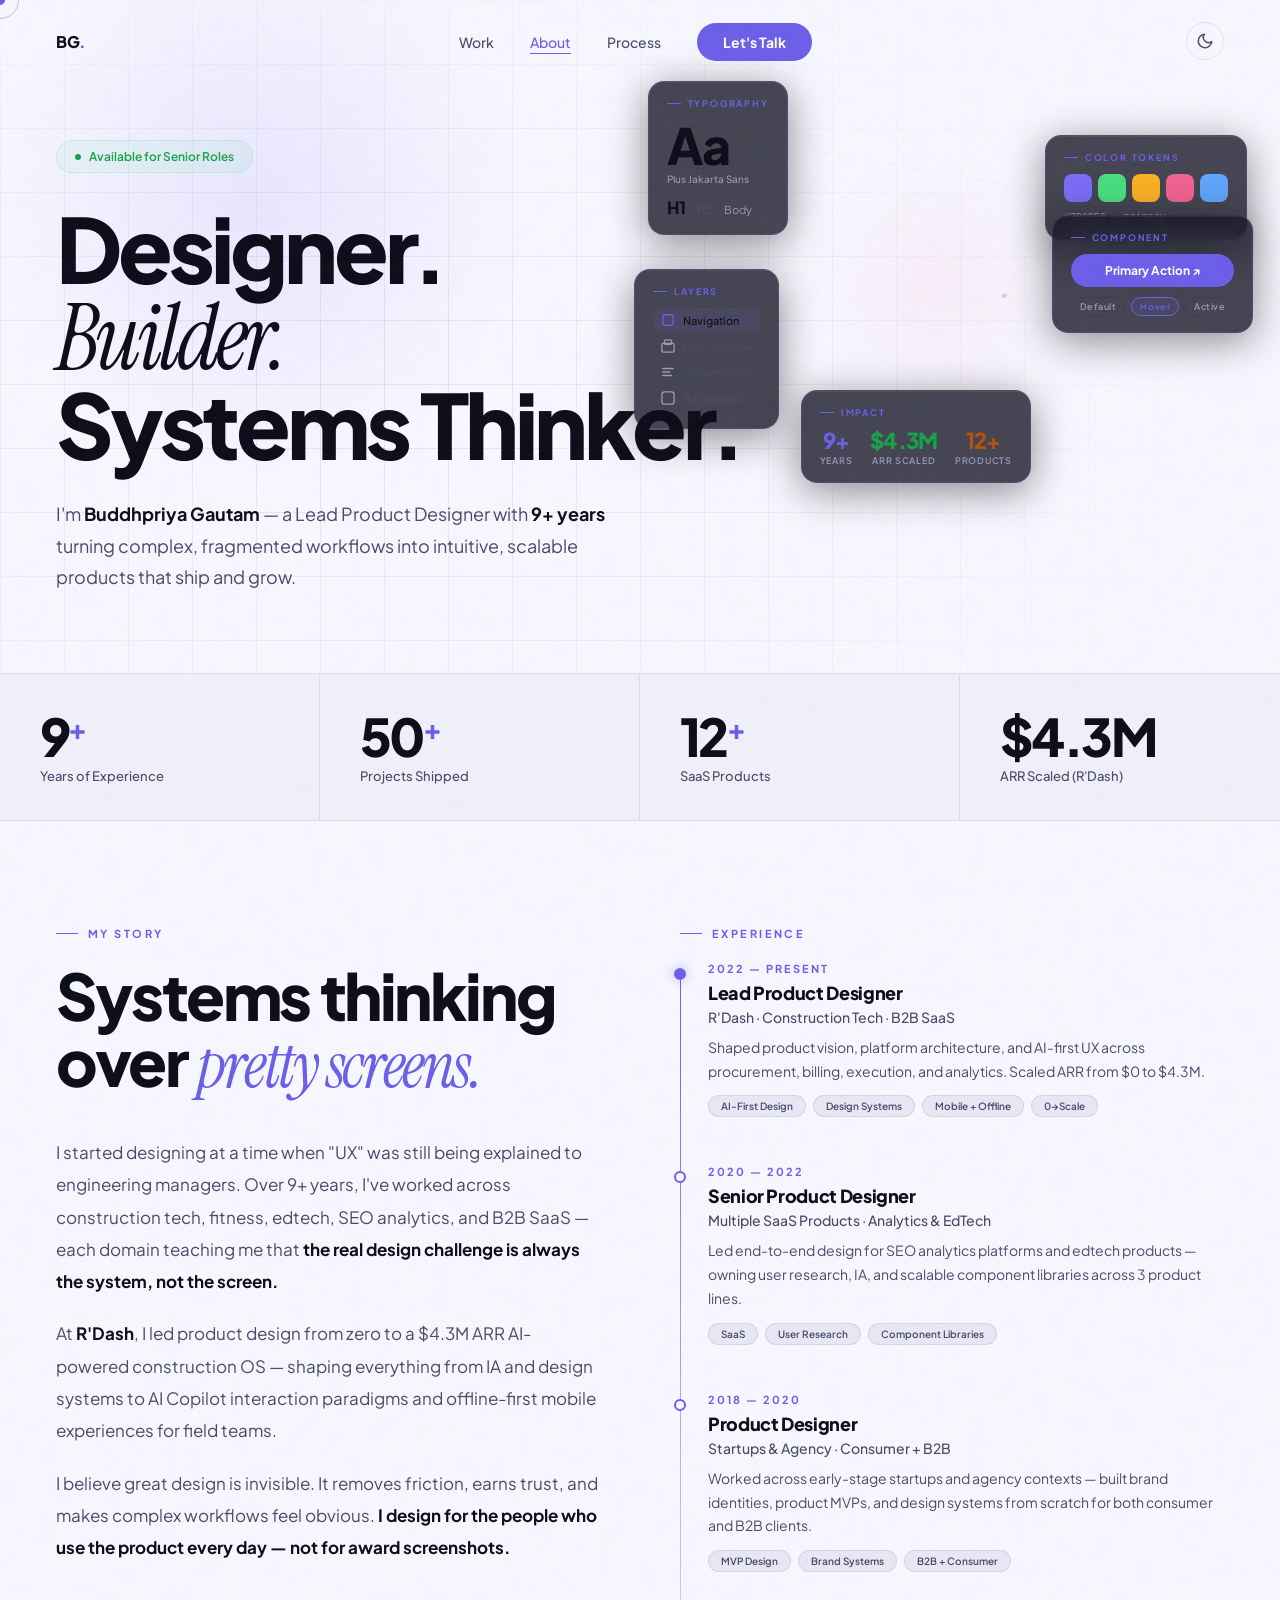
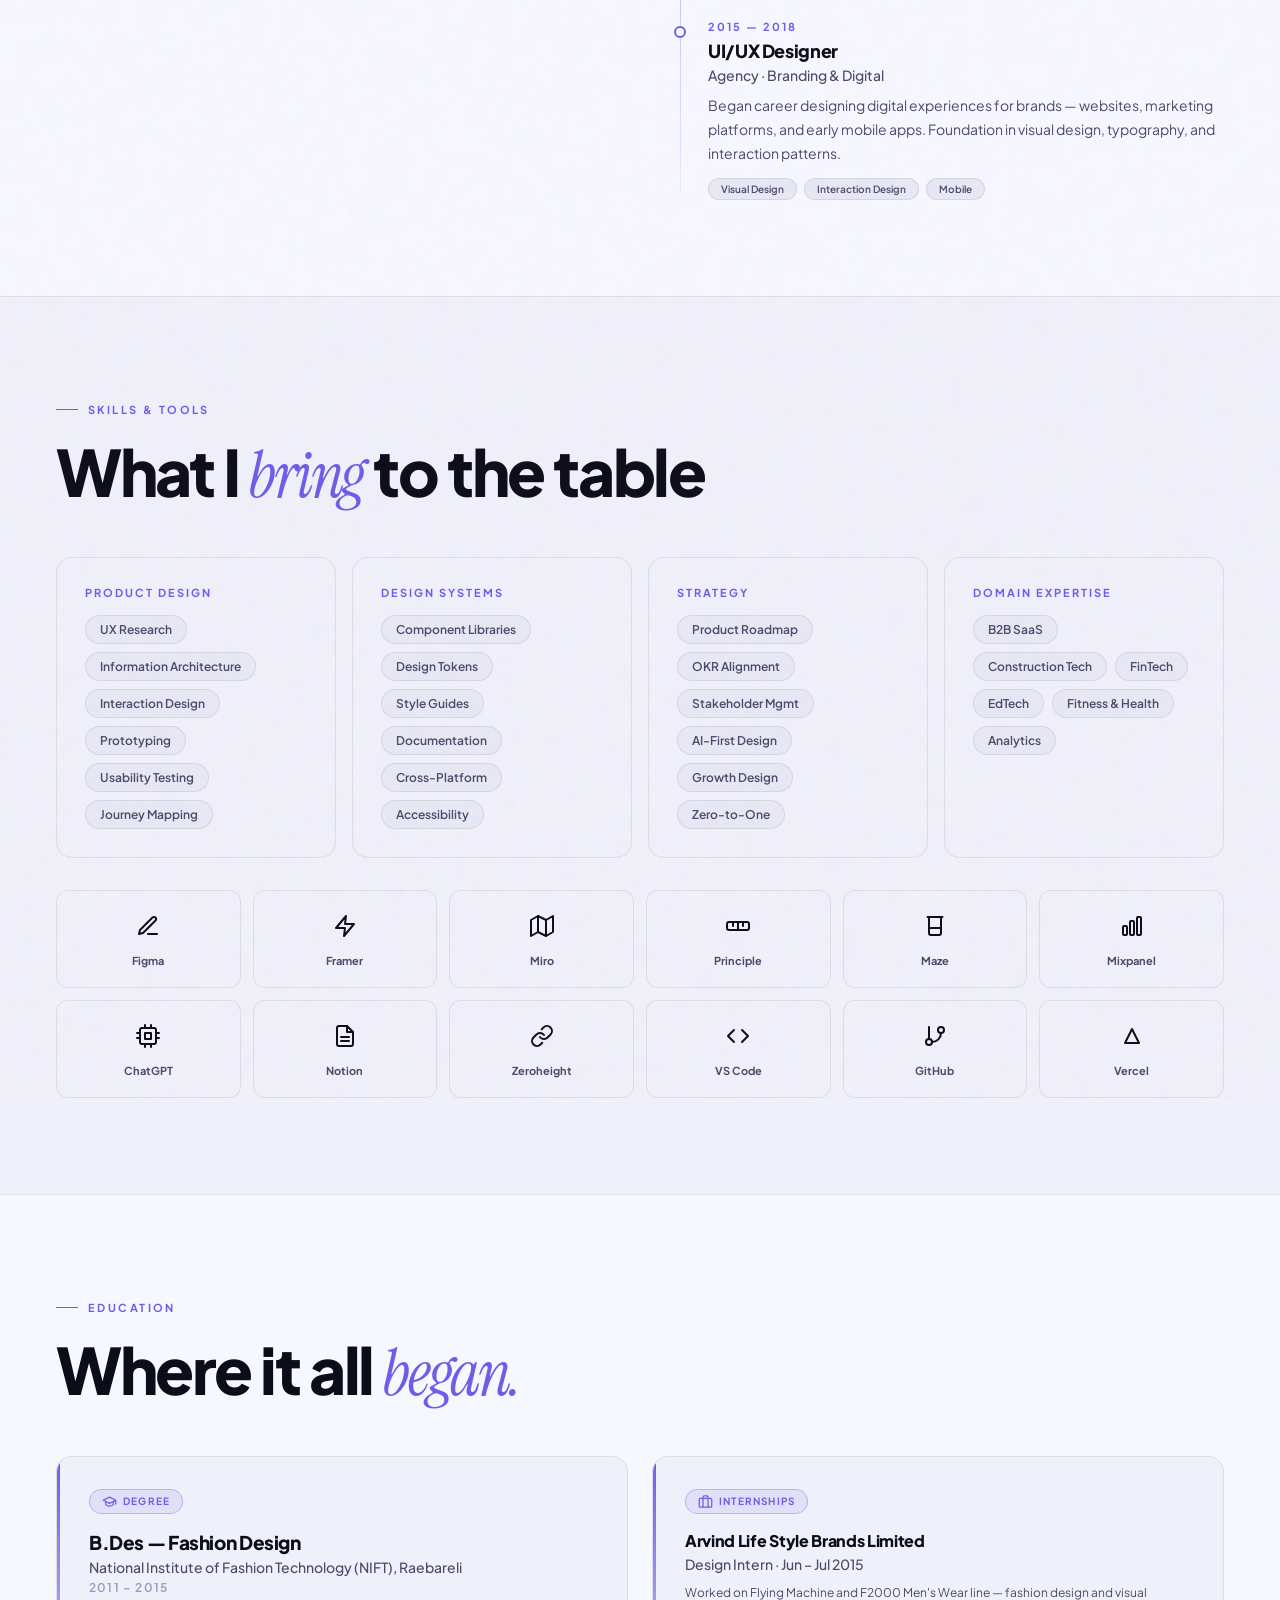
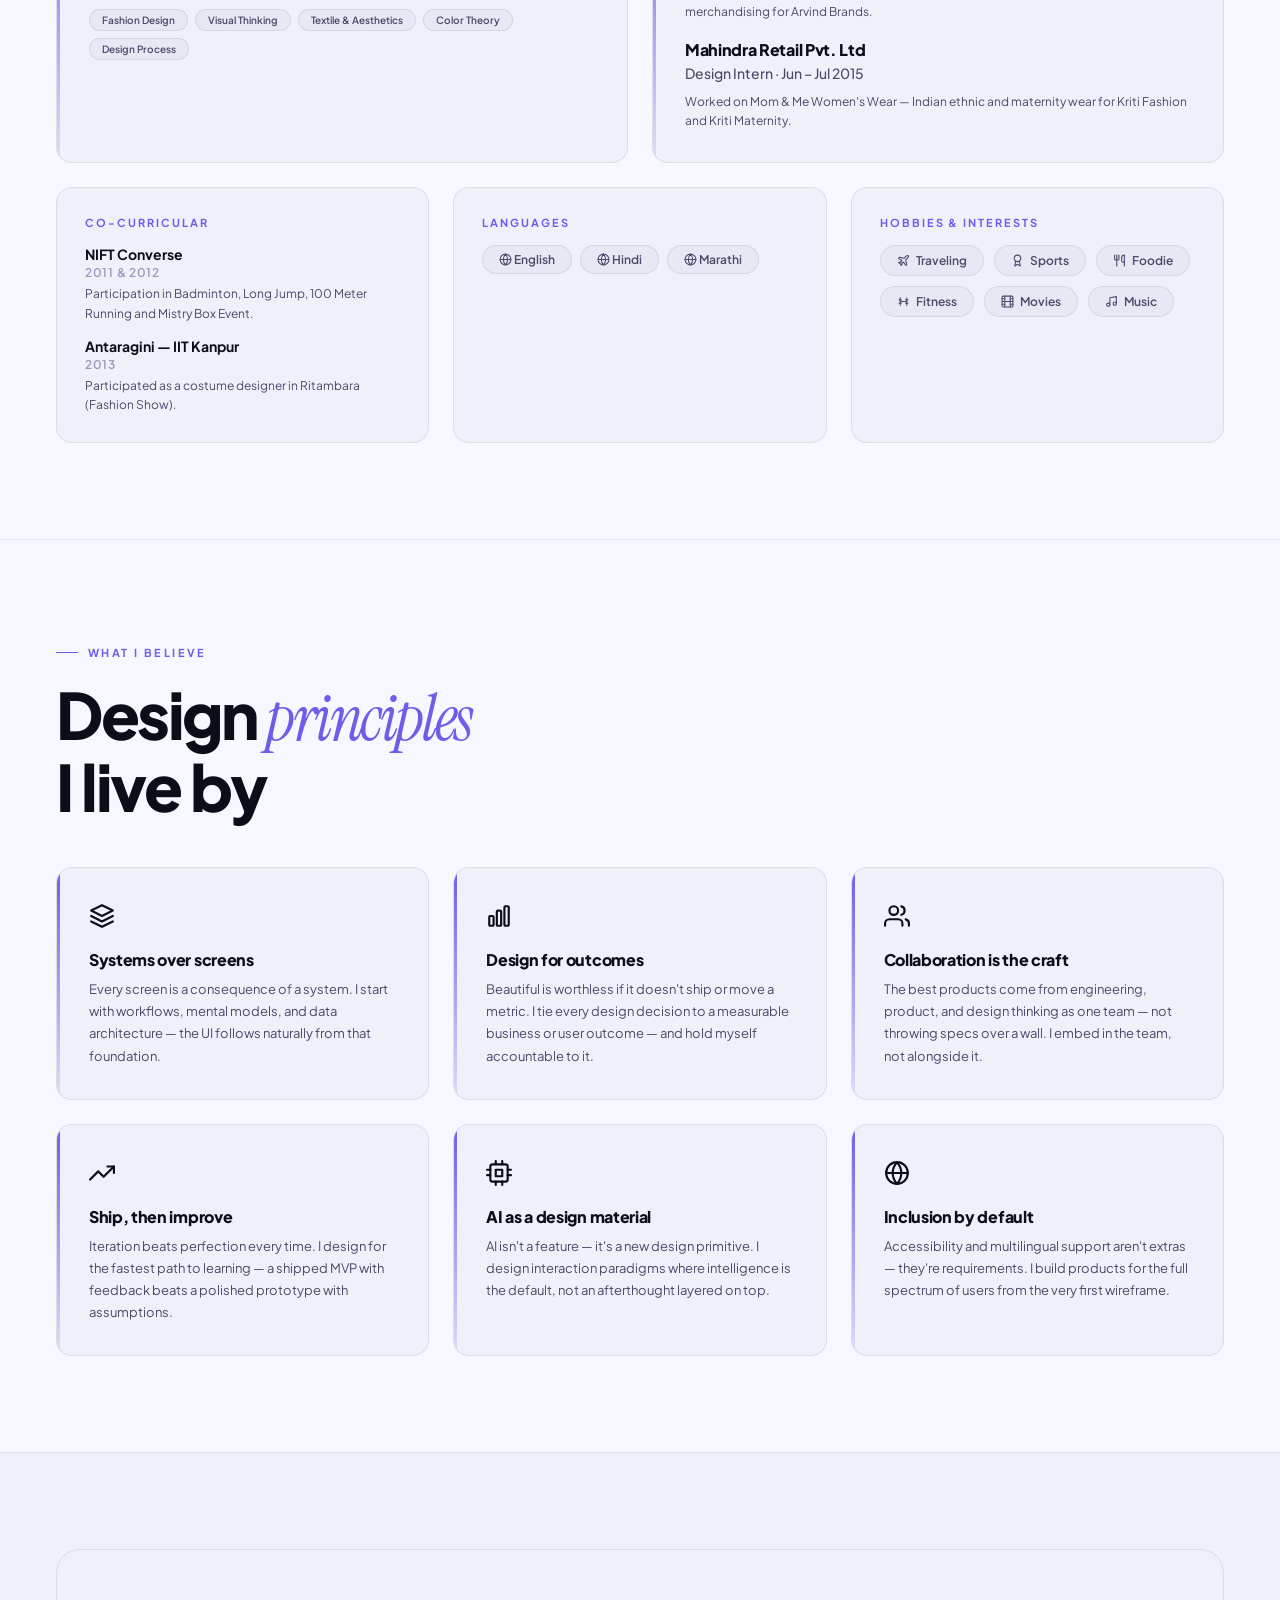
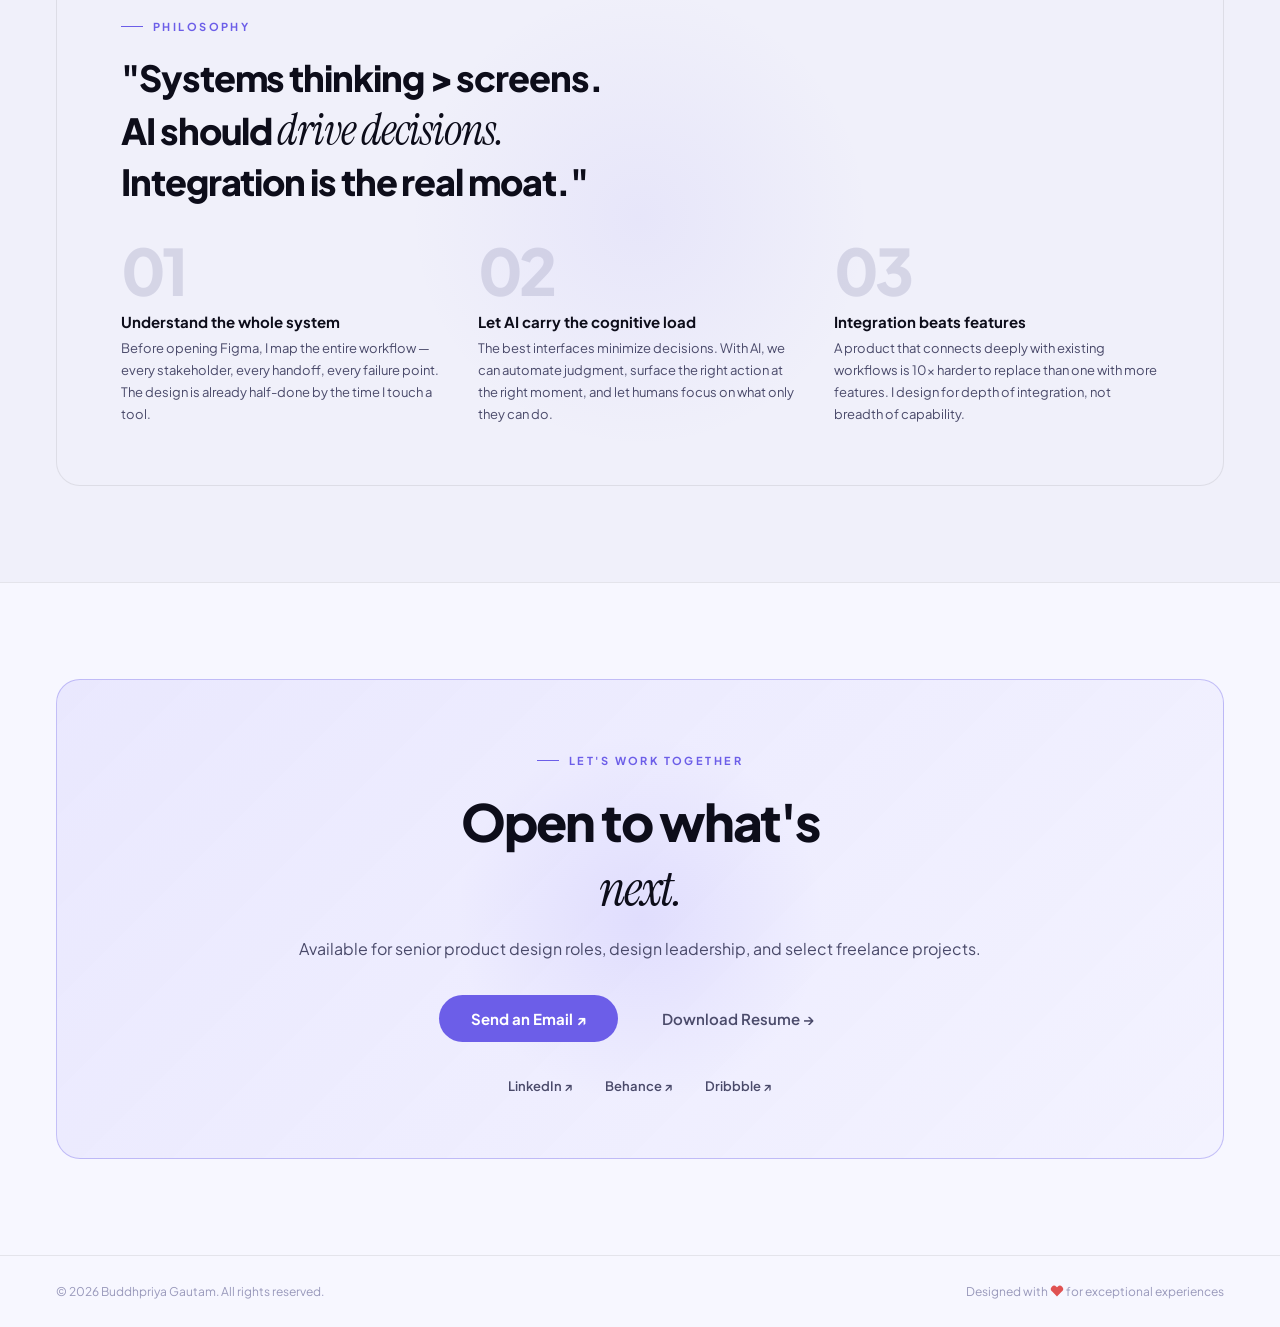
==== commit 68e8e84c: "done" ====
--- a/about.html
+++ b/about.html
@@ -686,18 +686,18 @@
         </div>
       </div>
       <div class="tool-grid rv d2">
-        <div class="tool-c"><div class="tool-ic">🎨</div><div class="tool-name">Figma</div></div>
-        <div class="tool-c"><div class="tool-ic">⚡</div><div class="tool-name">Framer</div></div>
-        <div class="tool-c"><div class="tool-ic">🗺️</div><div class="tool-name">Miro</div></div>
-        <div class="tool-c"><div class="tool-ic">📐</div><div class="tool-name">Principle</div></div>
-        <div class="tool-c"><div class="tool-ic">🔬</div><div class="tool-name">Maze</div></div>
-        <div class="tool-c"><div class="tool-ic">📊</div><div class="tool-name">Mixpanel</div></div>
-        <div class="tool-c"><div class="tool-ic">🤖</div><div class="tool-name">ChatGPT</div></div>
-        <div class="tool-c"><div class="tool-ic">📝</div><div class="tool-name">Notion</div></div>
-        <div class="tool-c"><div class="tool-ic">🔗</div><div class="tool-name">Zeroheight</div></div>
-        <div class="tool-c"><div class="tool-ic">💻</div><div class="tool-name">VS Code</div></div>
-        <div class="tool-c"><div class="tool-ic">🐙</div><div class="tool-name">GitHub</div></div>
-        <div class="tool-c"><div class="tool-ic">🚀</div><div class="tool-name">Vercel</div></div>
+        <div class="tool-c"><div class="tool-ic"><svg width="24" height="24" viewBox="0 0 24 24" fill="none" stroke="currentColor" stroke-width="2" stroke-linecap="round" stroke-linejoin="round"><path d="M12 20h9"/><path d="M16.5 3.5a2.121 2.121 0 0 1 3 3L7 19l-4 1 1-4L16.5 3.5z"/></svg></div><div class="tool-name">Figma</div></div>
+        <div class="tool-c"><div class="tool-ic"><svg width="24" height="24" viewBox="0 0 24 24" fill="none" stroke="currentColor" stroke-width="2" stroke-linecap="round" stroke-linejoin="round"><polygon points="13 2 3 14 12 14 11 22 21 10 12 10 13 2"/></svg></div><div class="tool-name">Framer</div></div>
+        <div class="tool-c"><div class="tool-ic"><svg width="24" height="24" viewBox="0 0 24 24" fill="none" stroke="currentColor" stroke-width="2" stroke-linecap="round" stroke-linejoin="round"><polygon points="1 6 1 22 8 18 16 22 23 18 23 2 16 6 8 2 1 6"/><line x1="8" y1="2" x2="8" y2="18"/><line x1="16" y1="6" x2="16" y2="22"/></svg></div><div class="tool-name">Miro</div></div>
+        <div class="tool-c"><div class="tool-ic"><svg width="24" height="24" viewBox="0 0 24 24" fill="none" stroke="currentColor" stroke-width="2" stroke-linecap="round" stroke-linejoin="round"><rect x="1" y="8" width="22" height="8" rx="2"/><line x1="7" y1="8" x2="7" y2="12"/><line x1="12" y1="8" x2="12" y2="16"/><line x1="17" y1="8" x2="17" y2="12"/></svg></div><div class="tool-name">Principle</div></div>
+        <div class="tool-c"><div class="tool-ic"><svg width="24" height="24" viewBox="0 0 24 24" fill="none" stroke="currentColor" stroke-width="2" stroke-linecap="round" stroke-linejoin="round"><path d="M4.5 3h15"/><path d="M6 3v16a2 2 0 0 0 2 2h8a2 2 0 0 0 2-2V3"/><path d="M6 14h12"/></svg></div><div class="tool-name">Maze</div></div>
+        <div class="tool-c"><div class="tool-ic"><svg width="24" height="24" viewBox="0 0 24 24" fill="none" stroke="currentColor" stroke-width="2" stroke-linecap="round" stroke-linejoin="round"><rect x="3" y="12" width="4" height="9" rx="1"/><rect x="10" y="7" width="4" height="14" rx="1"/><rect x="17" y="3" width="4" height="18" rx="1"/></svg></div><div class="tool-name">Mixpanel</div></div>
+        <div class="tool-c"><div class="tool-ic"><svg width="24" height="24" viewBox="0 0 24 24" fill="none" stroke="currentColor" stroke-width="2" stroke-linecap="round" stroke-linejoin="round"><rect x="4" y="4" width="16" height="16" rx="2"/><rect x="9" y="9" width="6" height="6"/><line x1="9" y1="1" x2="9" y2="4"/><line x1="15" y1="1" x2="15" y2="4"/><line x1="9" y1="20" x2="9" y2="23"/><line x1="15" y1="20" x2="15" y2="23"/><line x1="20" y1="9" x2="23" y2="9"/><line x1="20" y1="14" x2="23" y2="14"/><line x1="1" y1="9" x2="4" y2="9"/><line x1="1" y1="14" x2="4" y2="14"/></svg></div><div class="tool-name">ChatGPT</div></div>
+        <div class="tool-c"><div class="tool-ic"><svg width="24" height="24" viewBox="0 0 24 24" fill="none" stroke="currentColor" stroke-width="2" stroke-linecap="round" stroke-linejoin="round"><path d="M14 2H6a2 2 0 0 0-2 2v16a2 2 0 0 0 2 2h12a2 2 0 0 0 2-2V8z"/><polyline points="14 2 14 8 20 8"/><line x1="16" y1="13" x2="8" y2="13"/><line x1="16" y1="17" x2="8" y2="17"/></svg></div><div class="tool-name">Notion</div></div>
+        <div class="tool-c"><div class="tool-ic"><svg width="24" height="24" viewBox="0 0 24 24" fill="none" stroke="currentColor" stroke-width="2" stroke-linecap="round" stroke-linejoin="round"><path d="M10 13a5 5 0 0 0 7.54.54l3-3a5 5 0 0 0-7.07-7.07l-1.72 1.71"/><path d="M14 11a5 5 0 0 0-7.54-.54l-3 3a5 5 0 0 0 7.07 7.07l1.71-1.71"/></svg></div><div class="tool-name">Zeroheight</div></div>
+        <div class="tool-c"><div class="tool-ic"><svg width="24" height="24" viewBox="0 0 24 24" fill="none" stroke="currentColor" stroke-width="2" stroke-linecap="round" stroke-linejoin="round"><polyline points="16 18 22 12 16 6"/><polyline points="8 6 2 12 8 18"/></svg></div><div class="tool-name">VS Code</div></div>
+        <div class="tool-c"><div class="tool-ic"><svg width="24" height="24" viewBox="0 0 24 24" fill="none" stroke="currentColor" stroke-width="2" stroke-linecap="round" stroke-linejoin="round"><line x1="6" y1="3" x2="6" y2="15"/><circle cx="18" cy="6" r="3"/><circle cx="6" cy="18" r="3"/><path d="M18 9a9 9 0 0 1-9 9"/></svg></div><div class="tool-name">GitHub</div></div>
+        <div class="tool-c"><div class="tool-ic"><svg width="24" height="24" viewBox="0 0 24 24" fill="none" stroke="currentColor" stroke-width="2" stroke-linecap="round" stroke-linejoin="round"><path d="M5 19l7-14 7 14H5z"/></svg></div><div class="tool-name">Vercel</div></div>
       </div>
     </div>
   </section>
@@ -710,7 +710,7 @@
 
       <div class="edu-grid">
         <div class="edu-c rv">
-          <div class="edu-badge">🎓 Degree</div>
+          <div class="edu-badge"><svg width="15" height="15" viewBox="0 0 24 24" fill="none" stroke="currentColor" stroke-width="2" stroke-linecap="round" stroke-linejoin="round" style="vertical-align:-3px"><path d="M22 10v6M2 10l10-5 10 5-10 5z"/><path d="M6 12v5c3 3 9 3 12 0v-5"/></svg> Degree</div>
           <div class="edu-degree">B.Des — Fashion Design</div>
           <div class="edu-inst">National Institute of Fashion Technology (NIFT), Raebareli</div>
           <div class="edu-year">2011 – 2015</div>
@@ -723,7 +723,7 @@
           </div>
         </div>
         <div class="edu-c rv d1">
-          <div class="edu-badge">💼 Internships</div>
+          <div class="edu-badge"><svg width="15" height="15" viewBox="0 0 24 24" fill="none" stroke="currentColor" stroke-width="2" stroke-linecap="round" stroke-linejoin="round" style="vertical-align:-3px"><rect x="2" y="7" width="20" height="14" rx="2"/><path d="M16 21V5a2 2 0 0 0-2-2h-4a2 2 0 0 0-2 2v16"/></svg> Internships</div>
           <div class="extra-item" style="margin-bottom:18px">
             <div class="edu-degree" style="font-size:16px">Arvind Life Style Brands Limited</div>
             <div class="edu-inst">Design Intern · Jun – Jul 2015</div>
@@ -754,20 +754,20 @@
         <div class="extra-c rv d1">
           <div class="extra-title">Languages</div>
           <div class="lang-list">
-            <span class="lang-tag">🇬🇧 English</span>
-            <span class="lang-tag">🇮🇳 Hindi</span>
-            <span class="lang-tag">🇮🇳 Marathi</span>
+            <span class="lang-tag"><svg width="13" height="13" viewBox="0 0 24 24" fill="none" stroke="currentColor" stroke-width="2" stroke-linecap="round" stroke-linejoin="round" style="vertical-align:-2px"><circle cx="12" cy="12" r="10"/><line x1="2" y1="12" x2="22" y2="12"/><path d="M12 2a15.3 15.3 0 0 1 4 10 15.3 15.3 0 0 1-4 10 15.3 15.3 0 0 1-4-10 15.3 15.3 0 0 1 4-10z"/></svg> English</span>
+            <span class="lang-tag"><svg width="13" height="13" viewBox="0 0 24 24" fill="none" stroke="currentColor" stroke-width="2" stroke-linecap="round" stroke-linejoin="round" style="vertical-align:-2px"><circle cx="12" cy="12" r="10"/><line x1="2" y1="12" x2="22" y2="12"/><path d="M12 2a15.3 15.3 0 0 1 4 10 15.3 15.3 0 0 1-4 10 15.3 15.3 0 0 1-4-10 15.3 15.3 0 0 1 4-10z"/></svg> Hindi</span>
+            <span class="lang-tag"><svg width="13" height="13" viewBox="0 0 24 24" fill="none" stroke="currentColor" stroke-width="2" stroke-linecap="round" stroke-linejoin="round" style="vertical-align:-2px"><circle cx="12" cy="12" r="10"/><line x1="2" y1="12" x2="22" y2="12"/><path d="M12 2a15.3 15.3 0 0 1 4 10 15.3 15.3 0 0 1-4 10 15.3 15.3 0 0 1-4-10 15.3 15.3 0 0 1 4-10z"/></svg> Marathi</span>
           </div>
         </div>
         <div class="extra-c rv d2">
           <div class="extra-title">Hobbies & Interests</div>
           <div class="hobby-list">
-            <span class="hobby-tag">✈️ Traveling</span>
-            <span class="hobby-tag">🏅 Sports</span>
-            <span class="hobby-tag">🍜 Foodie</span>
-            <span class="hobby-tag">💪 Fitness</span>
-            <span class="hobby-tag">🎬 Movies</span>
-            <span class="hobby-tag">🎵 Music</span>
+            <span class="hobby-tag"><svg width="13" height="13" viewBox="0 0 24 24" fill="none" stroke="currentColor" stroke-width="2" stroke-linecap="round" stroke-linejoin="round" style="vertical-align:-2px"><path d="M17.8 19.2L16 11l3.5-3.5C21 6 21.5 4 21 3c-1-.5-3 0-4.5 1.5L13 8 4.8 6.2c-.5-.1-.9.1-1.1.5l-.3.5c-.2.5-.1 1 .3 1.3L9 12l-2 3H4l-1 1 3 2 2 3 1-1v-3l3-2 3.5 5.3c.3.4.8.5 1.3.3l.5-.2c.4-.3.6-.7.5-1.2z"/></svg> Traveling</span>
+            <span class="hobby-tag"><svg width="13" height="13" viewBox="0 0 24 24" fill="none" stroke="currentColor" stroke-width="2" stroke-linecap="round" stroke-linejoin="round" style="vertical-align:-2px"><circle cx="12" cy="8" r="6"/><path d="M15.477 12.89L17 22l-5-3-5 3 1.523-9.11"/></svg> Sports</span>
+            <span class="hobby-tag"><svg width="13" height="13" viewBox="0 0 24 24" fill="none" stroke="currentColor" stroke-width="2" stroke-linecap="round" stroke-linejoin="round" style="vertical-align:-2px"><path d="M3 2v7c0 1.1.9 2 2 2h4a2 2 0 0 0 2-2V2"/><path d="M7 2v20"/><path d="M21 15V2a5 5 0 0 0-5 5v6c0 1.1.9 2 2 2h3zm0 0v7"/></svg> Foodie</span>
+            <span class="hobby-tag"><svg width="13" height="13" viewBox="0 0 24 24" fill="none" stroke="currentColor" stroke-width="2" stroke-linecap="round" stroke-linejoin="round" style="vertical-align:-2px"><path d="M6 5v14M18 5v14M4 9h4M16 9h4M4 15h4M16 15h4M8 12h8"/></svg> Fitness</span>
+            <span class="hobby-tag"><svg width="13" height="13" viewBox="0 0 24 24" fill="none" stroke="currentColor" stroke-width="2" stroke-linecap="round" stroke-linejoin="round" style="vertical-align:-2px"><rect x="2" y="2" width="20" height="20" rx="2.18"/><line x1="7" y1="2" x2="7" y2="22"/><line x1="17" y1="2" x2="17" y2="22"/><line x1="2" y1="12" x2="22" y2="12"/><line x1="2" y1="7" x2="7" y2="7"/><line x1="2" y1="17" x2="7" y2="17"/><line x1="17" y1="17" x2="22" y2="17"/><line x1="17" y1="7" x2="22" y2="7"/></svg> Movies</span>
+            <span class="hobby-tag"><svg width="13" height="13" viewBox="0 0 24 24" fill="none" stroke="currentColor" stroke-width="2" stroke-linecap="round" stroke-linejoin="round" style="vertical-align:-2px"><path d="M9 18V5l12-2v13"/><circle cx="6" cy="18" r="3"/><circle cx="18" cy="16" r="3"/></svg> Music</span>
           </div>
         </div>
       </div>
@@ -781,32 +781,32 @@
       <h2 class="sh rv d1" style="margin-bottom:48px">Design <span class="serif">principles</span><br>I live by</h2>
       <div class="three-col">
         <div class="value-c rv">
-          <div class="value-ic">🧠</div>
+          <div class="value-ic"><svg width="26" height="26" viewBox="0 0 24 24" fill="none" stroke="currentColor" stroke-width="2" stroke-linecap="round" stroke-linejoin="round"><polygon points="12 2 2 7 12 12 22 7 12 2"/><polyline points="2 17 12 22 22 17"/><polyline points="2 12 12 17 22 12"/></svg></div>
           <div class="value-t">Systems over screens</div>
           <div class="value-p">Every screen is a consequence of a system. I start with workflows, mental models, and data architecture — the UI follows naturally from that foundation.</div>
         </div>
         <div class="value-c rv d1">
-          <div class="value-ic">📊</div>
+          <div class="value-ic"><svg width="26" height="26" viewBox="0 0 24 24" fill="none" stroke="currentColor" stroke-width="2" stroke-linecap="round" stroke-linejoin="round"><rect x="3" y="12" width="4" height="9" rx="1"/><rect x="10" y="7" width="4" height="14" rx="1"/><rect x="17" y="3" width="4" height="18" rx="1"/></svg></div>
           <div class="value-t">Design for outcomes</div>
           <div class="value-p">Beautiful is worthless if it doesn't ship or move a metric. I tie every design decision to a measurable business or user outcome — and hold myself accountable to it.</div>
         </div>
         <div class="value-c rv d2">
-          <div class="value-ic">🤝</div>
+          <div class="value-ic"><svg width="26" height="26" viewBox="0 0 24 24" fill="none" stroke="currentColor" stroke-width="2" stroke-linecap="round" stroke-linejoin="round"><path d="M17 21v-2a4 4 0 0 0-4-4H5a4 4 0 0 0-4 4v2"/><circle cx="9" cy="7" r="4"/><path d="M23 21v-2a4 4 0 0 0-3-3.87"/><path d="M16 3.13a4 4 0 0 1 0 7.75"/></svg></div>
           <div class="value-t">Collaboration is the craft</div>
           <div class="value-p">The best products come from engineering, product, and design thinking as one team — not throwing specs over a wall. I embed in the team, not alongside it.</div>
         </div>
         <div class="value-c rv d1">
-          <div class="value-ic">🚀</div>
+          <div class="value-ic"><svg width="26" height="26" viewBox="0 0 24 24" fill="none" stroke="currentColor" stroke-width="2" stroke-linecap="round" stroke-linejoin="round"><polyline points="23 6 13.5 15.5 8.5 10.5 1 18"/><polyline points="17 6 23 6 23 12"/></svg></div>
           <div class="value-t">Ship, then improve</div>
           <div class="value-p">Iteration beats perfection every time. I design for the fastest path to learning — a shipped MVP with feedback beats a polished prototype with assumptions.</div>
         </div>
         <div class="value-c rv d2">
-          <div class="value-ic">🤖</div>
+          <div class="value-ic"><svg width="26" height="26" viewBox="0 0 24 24" fill="none" stroke="currentColor" stroke-width="2" stroke-linecap="round" stroke-linejoin="round"><rect x="4" y="4" width="16" height="16" rx="2"/><rect x="9" y="9" width="6" height="6"/><line x1="9" y1="1" x2="9" y2="4"/><line x1="15" y1="1" x2="15" y2="4"/><line x1="9" y1="20" x2="9" y2="23"/><line x1="15" y1="20" x2="15" y2="23"/><line x1="20" y1="9" x2="23" y2="9"/><line x1="20" y1="14" x2="23" y2="14"/><line x1="1" y1="9" x2="4" y2="9"/><line x1="1" y1="14" x2="4" y2="14"/></svg></div>
           <div class="value-t">AI as a design material</div>
           <div class="value-p">AI isn't a feature — it's a new design primitive. I design interaction paradigms where intelligence is the default, not an afterthought layered on top.</div>
         </div>
         <div class="value-c rv d3">
-          <div class="value-ic">🌐</div>
+          <div class="value-ic"><svg width="26" height="26" viewBox="0 0 24 24" fill="none" stroke="currentColor" stroke-width="2" stroke-linecap="round" stroke-linejoin="round"><circle cx="12" cy="12" r="10"/><line x1="2" y1="12" x2="22" y2="12"/><path d="M12 2a15.3 15.3 0 0 1 4 10 15.3 15.3 0 0 1-4 10 15.3 15.3 0 0 1-4-10 15.3 15.3 0 0 1 4-10z"/></svg></div>
           <div class="value-t">Inclusion by default</div>
           <div class="value-p">Accessibility and multilingual support aren't extras — they're requirements. I build products for the full spectrum of users from the very first wireframe.</div>
         </div>
@@ -878,7 +878,7 @@
   <!-- Footer -->
   <footer>
     <div class="fc">© 2026 Buddhpriya Gautam. All rights reserved.</div>
-    <div class="fc">Designed with <em>♥</em> for exceptional experiences</div>
+    <div class="fc">Designed with <svg width="14" height="14" viewBox="0 0 24 24" fill="currentColor" stroke="none" style="vertical-align:-2px;color:#e05252"><path d="M20.84 4.61a5.5 5.5 0 0 0-7.78 0L12 5.67l-1.06-1.06a5.5 5.5 0 0 0-7.78 7.78l1.06 1.06L12 21.23l7.78-7.78 1.06-1.06a5.5 5.5 0 0 0 0-7.78z"/></svg> for exceptional experiences</div>
   </footer>
 
   <script>
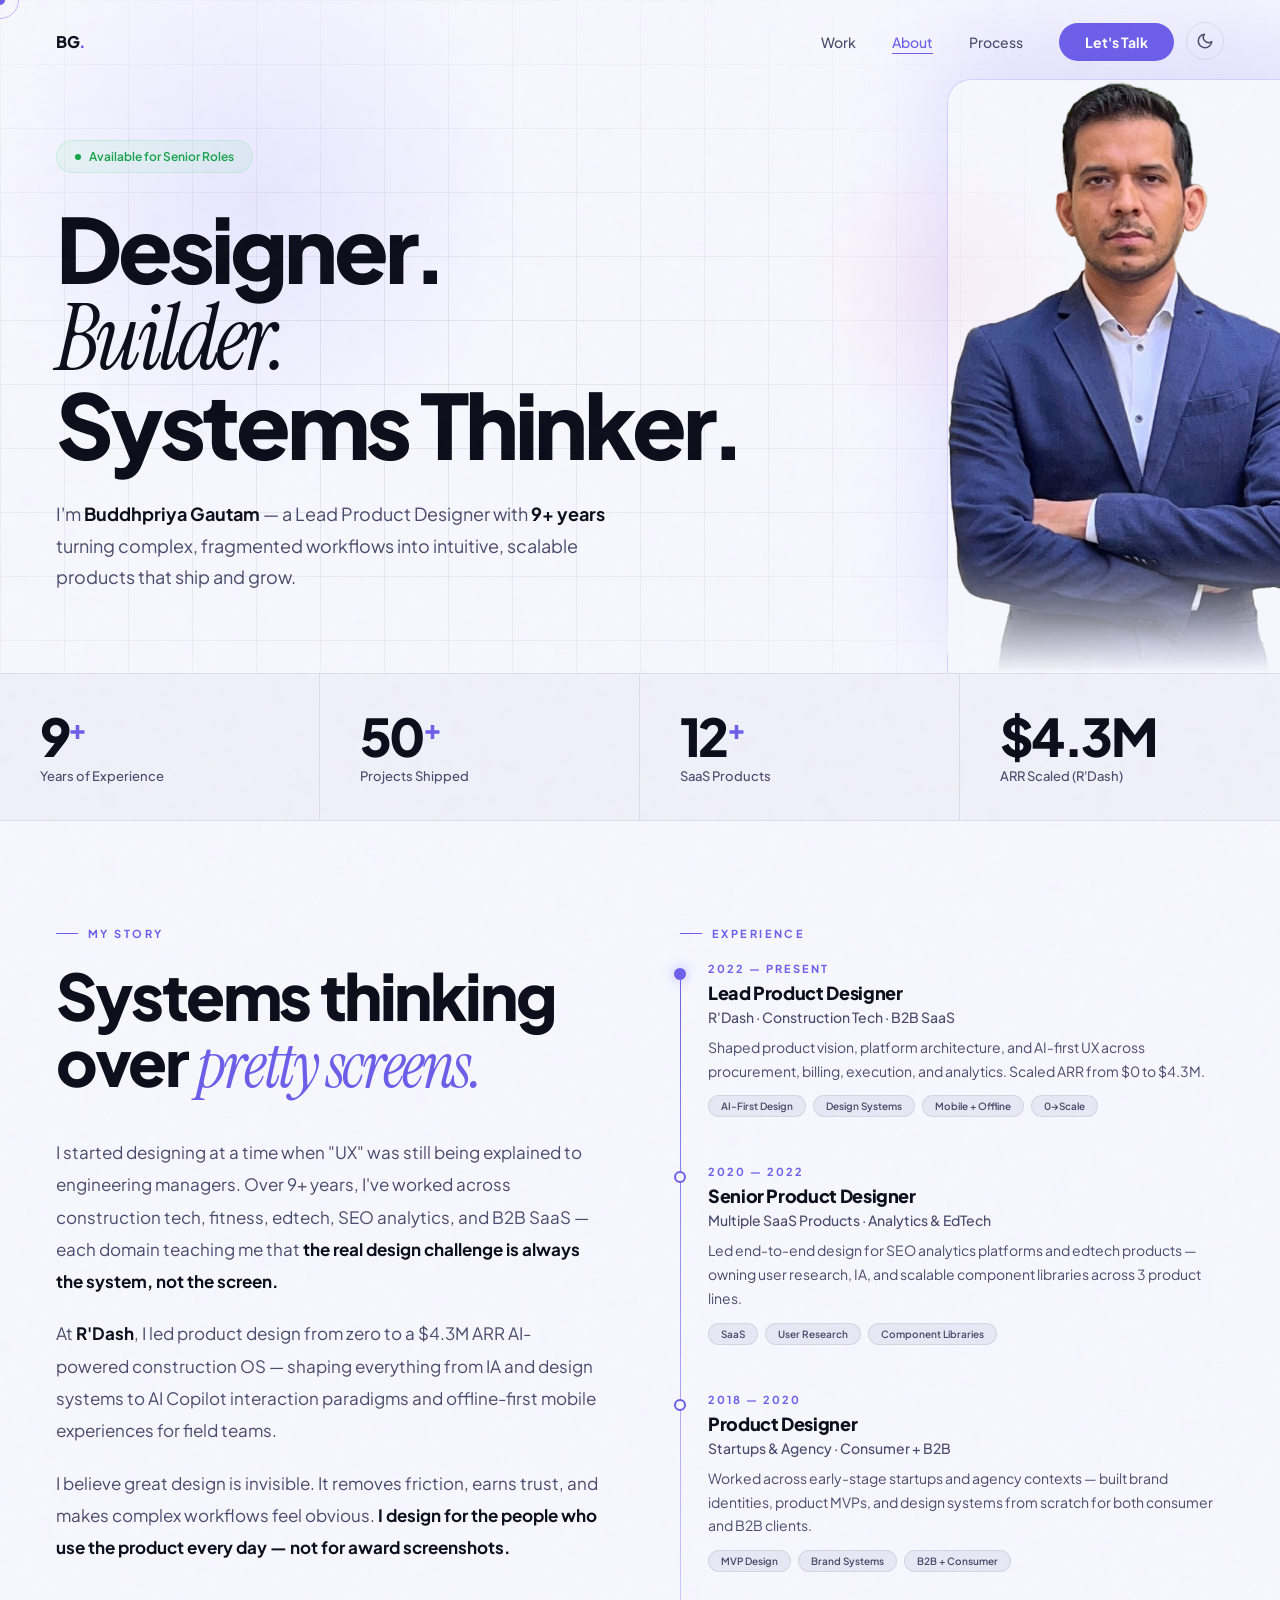
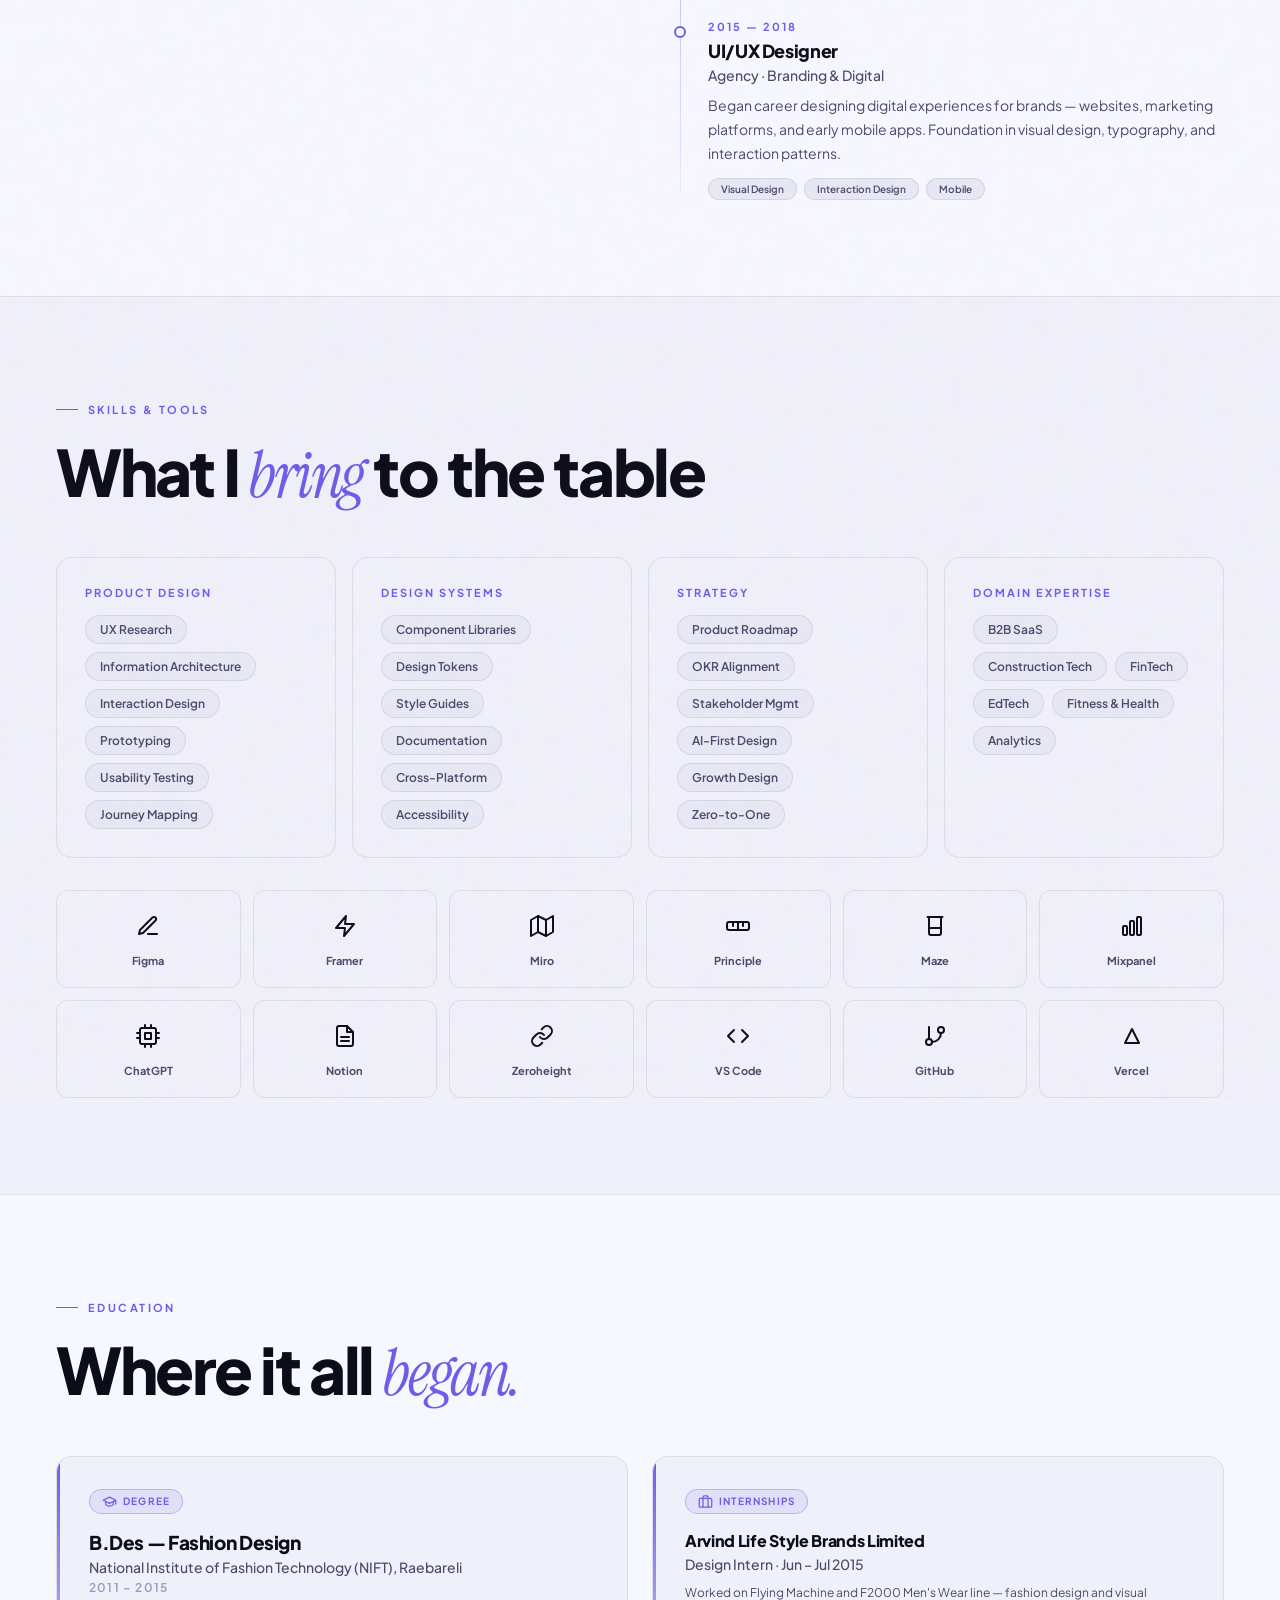
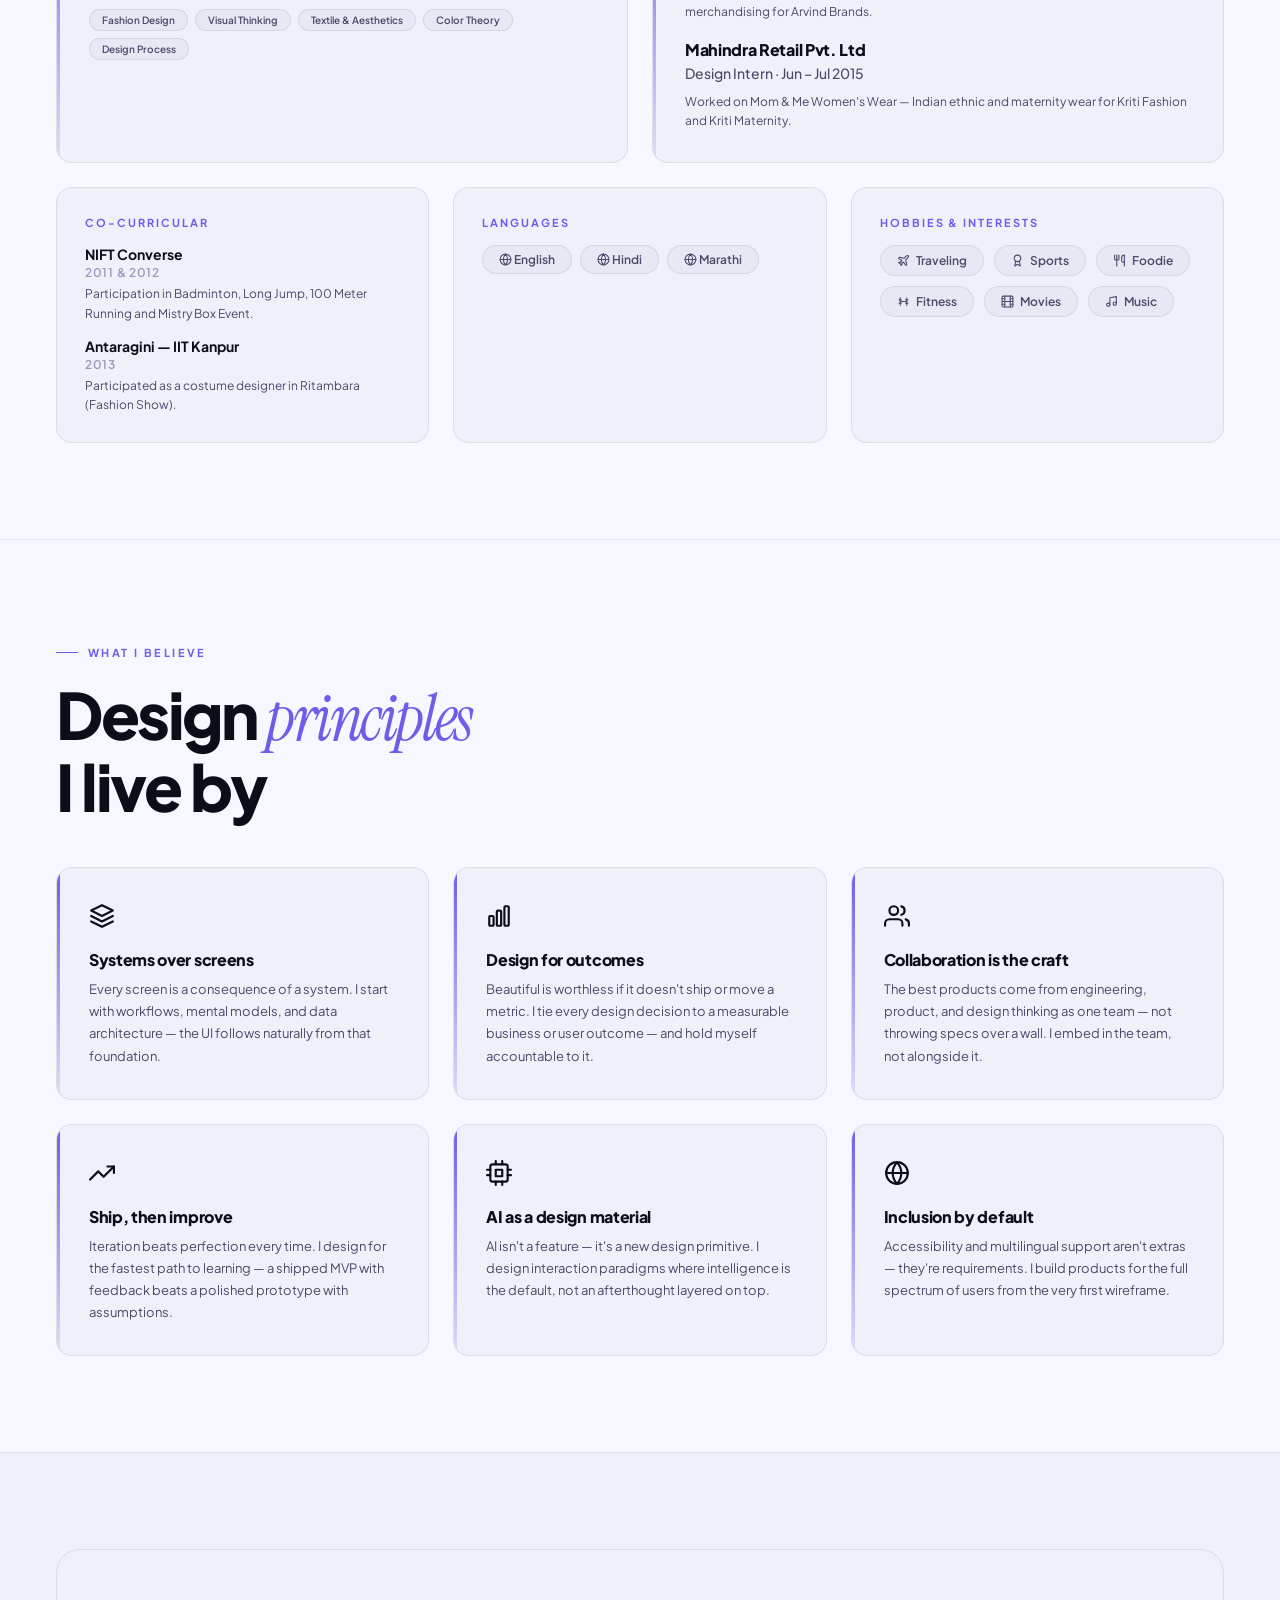
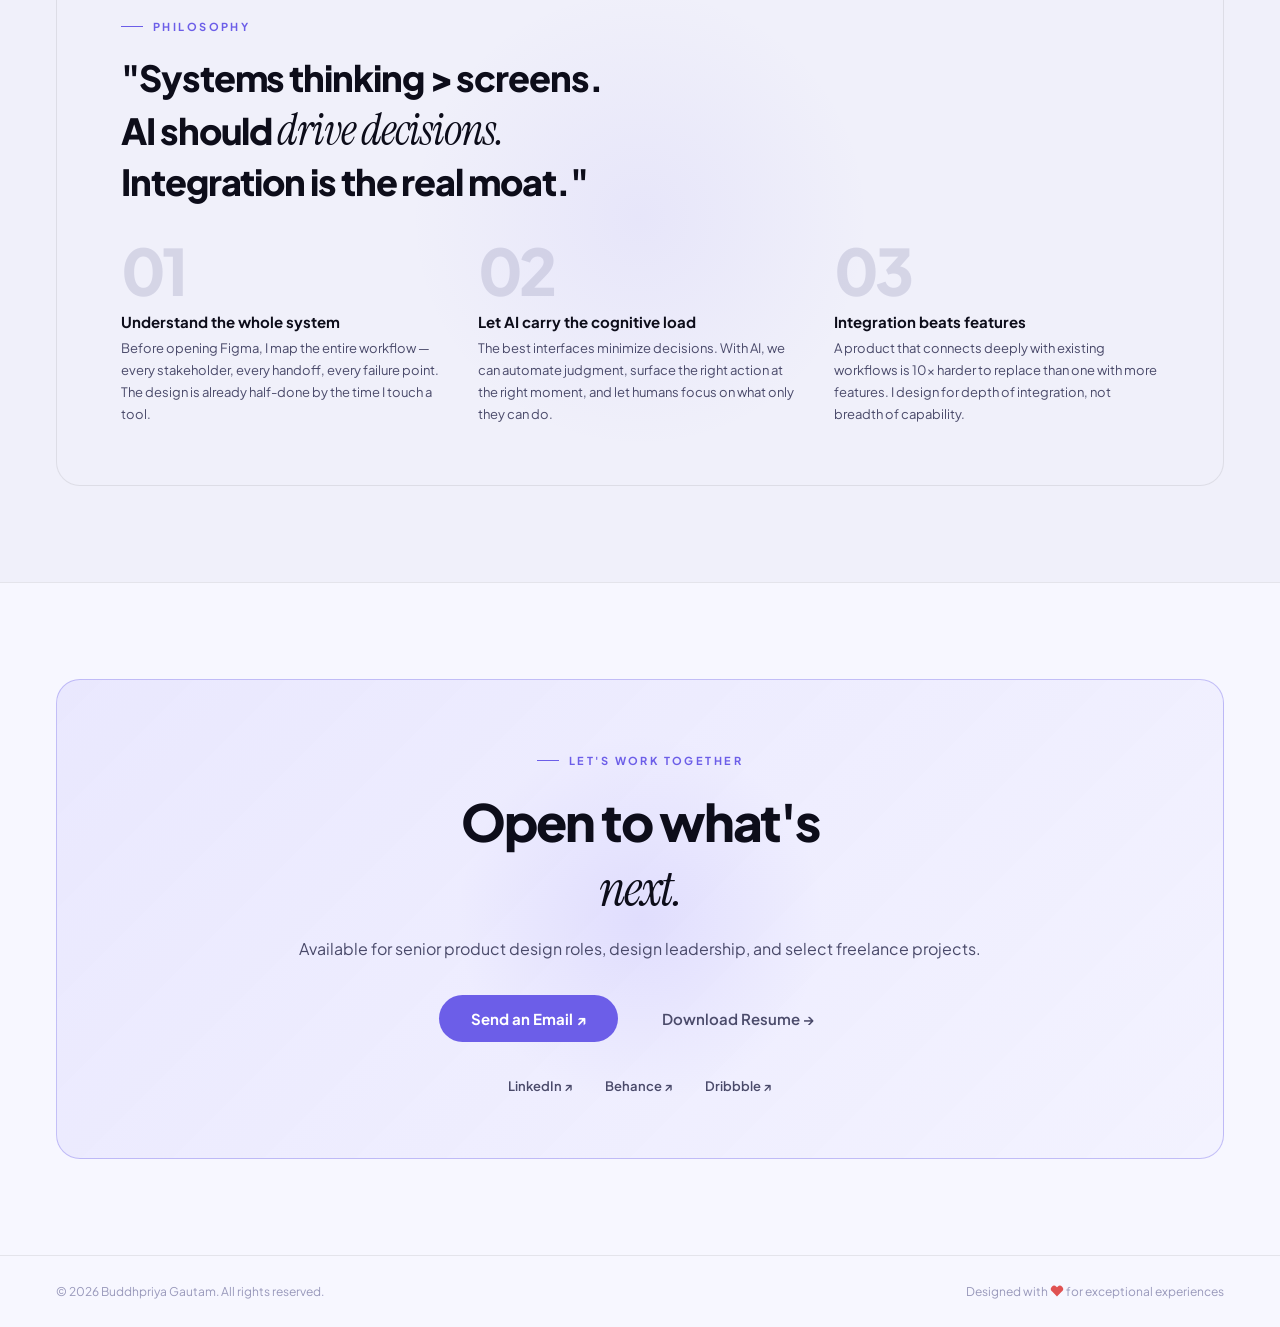
==== commit ddf3f55f: "Portfolio updates: photo, logofolio grid, hero cards, app screens, nav fixes - about.html: personal " ====
--- a/about.html
+++ b/about.html
@@ -140,6 +140,7 @@
     nav.scrolled { background:var(--nav-scrolled-bg); backdrop-filter:blur(24px); border-bottom:1px solid var(--border); }
     .nav-logo { font-size:16px; font-weight:800; letter-spacing:-.03em; text-decoration:none; color:var(--text); }
     .nav-logo em { color:var(--accent); font-style:normal; }
+    .nav-right { display:flex; align-items:center; gap:12px; }
     .nav-links { display:flex; align-items:center; gap:36px; list-style:none; }
     .nav-links a { font-size:14px; font-weight:500; color:var(--text2); text-decoration:none; transition:color .2s; position:relative; }
     .nav-links a::after { content:''; position:absolute; bottom:-3px; left:0; width:0; height:1px; background:var(--accent); transition:width .3s; }
@@ -395,6 +396,36 @@
     .hc-met-l{font-size:9px;font-weight:600;letter-spacing:.08em;text-transform:uppercase;color:var(--text3)}
     @media(max-width:900px){.hero-canvas{display:none}}
 
+    /* ─── ABOUT PHOTO ─── */
+    .about-photo-frame {
+      position: absolute;
+      bottom: 0;
+      left: 50%;
+      transform: translateX(-50%);
+      width: 380px;
+      z-index: 0;
+      opacity: 0;
+      animation: hcIn 0.8s ease 0.8s forwards;
+    }
+    .about-photo {
+      width: 100%;
+      display: block;
+      border-radius: 24px 24px 0 0;
+      border: 1px solid rgba(123,108,246,0.28);
+      border-bottom: none;
+      box-shadow: 0 -32px 100px rgba(123,108,246,0.2), 0 0 0 1px rgba(255,255,255,0.04) inset;
+      object-fit: cover;
+      object-position: top center;
+    }
+    .about-photo-fade {
+      position: absolute;
+      bottom: 0; left: 0; right: 0;
+      height: 120px;
+      background: linear-gradient(to top, var(--bg), transparent);
+      border-radius: 0 0 24px 24px;
+      pointer-events: none;
+    }
+
     /* ─── MOBILE ─── */
     @media (max-width:768px) {
       #cur, #cur-f { display:none; }
@@ -440,7 +471,8 @@
   <!-- Nav -->
   <nav id="nav">
     <a href="/" class="nav-logo">BG<em>.</em></a>
-    <ul class="nav-links" id="nav-links">
+    <div class="nav-right">
+      <ul class="nav-links" id="nav-links">
       <li><a href="/work.html">Work</a></li>
       <li><a href="/about.html" class="active">About</a></li>
       <li><a href="/#process">Process</a></li>
@@ -450,6 +482,7 @@
     <button class="nav-burger" id="nav-burger" aria-label="Toggle menu">
       <span></span><span></span><span></span>
     </button>
+    </div>
   </nav>
 
   <!-- ═══ HERO ═══ -->
@@ -458,72 +491,9 @@
     <div class="about-hero-glow"></div>
     <div class="about-hero-glow2"></div>
     <div class="hero-canvas" id="heroCanvas" aria-hidden="true">
-      <svg class="hc-svg" viewBox="0 0 600 860" preserveAspectRatio="none" fill="none">
-        <line x1="108" y1="174" x2="398" y2="248" stroke="rgba(123,108,246,0.11)" stroke-width="1" stroke-dasharray="4 8"/>
-        <line x1="398" y1="248" x2="352" y2="378" stroke="rgba(123,108,246,0.09)" stroke-width="1" stroke-dasharray="4 8"/>
-        <line x1="62"  y1="454" x2="352" y2="378" stroke="rgba(123,108,246,0.09)" stroke-width="1" stroke-dasharray="4 8"/>
-        <line x1="62"  y1="454" x2="242" y2="574" stroke="rgba(123,108,246,0.07)" stroke-width="1" stroke-dasharray="4 8"/>
-        <line x1="352" y1="378" x2="242" y2="574" stroke="rgba(123,108,246,0.07)" stroke-width="1" stroke-dasharray="4 8"/>
-        <circle cx="108" cy="174" r="2.5" fill="rgba(123,108,246,0.28)"/>
-        <circle cx="398" cy="248" r="2.5" fill="rgba(123,108,246,0.28)"/>
-        <circle cx="62"  cy="454" r="2.5" fill="rgba(123,108,246,0.28)"/>
-        <circle cx="352" cy="378" r="2.5" fill="rgba(123,108,246,0.28)"/>
-        <circle cx="242" cy="574" r="2.5" fill="rgba(123,108,246,0.28)"/>
-      </svg>
-      <div class="hc-node" data-depth="0.04" style="top:12%;left:5%">
-        <div class="hc-card" style="animation-name:hcF1">
-          <div class="hc-chip">Typography</div>
-          <div class="hc-aa">Aa</div>
-          <div class="hc-font-name">Plus Jakarta Sans</div>
-          <div class="hc-scale">
-            <span style="font-size:17px;font-weight:800;color:var(--text)">H1</span>
-            <span style="font-size:13px;font-weight:600;color:var(--text2)">H3</span>
-            <span style="font-size:11px;font-weight:400;color:var(--text3)">Body</span>
-          </div>
-        </div>
-      </div>
-      <div class="hc-node" data-depth="0.07" style="top:20%;right:5%">
-        <div class="hc-card" style="animation-name:hcF2">
-          <div class="hc-chip">Color Tokens</div>
-          <div class="hc-swatches">
-            <div class="hc-sw" style="background:#7B6CF6"></div>
-            <div class="hc-sw" style="background:#4ADE80"></div>
-            <div class="hc-sw" style="background:#FBB024"></div>
-            <div class="hc-sw" style="background:#F06292"></div>
-            <div class="hc-sw" style="background:#60A5FA"></div>
-          </div>
-          <div class="hc-token-name">#7B6CF6 — primary</div>
-        </div>
-      </div>
-      <div class="hc-node" data-depth="0.05" style="top:40%;left:3%">
-        <div class="hc-card" style="animation-name:hcF3;animation-duration:6.5s">
-          <div class="hc-chip">Layers</div>
-          <div class="hc-layer-row hc-layer-sel"><svg class="hc-ico" viewBox="0 0 16 16"><rect x="2" y="2" width="12" height="12" rx="2" stroke="currentColor" stroke-width="1.5" fill="none"/></svg>Navigation</div>
-          <div class="hc-layer-row"><svg class="hc-ico" viewBox="0 0 16 16"><rect x="1" y="5" width="14" height="10" rx="1.5" stroke="currentColor" stroke-width="1.5" fill="none"/><rect x="4" y="1" width="8" height="5" rx="1" stroke="currentColor" stroke-width="1.5" fill="none"/></svg>Hero Section</div>
-          <div class="hc-layer-row"><svg class="hc-ico" viewBox="0 0 16 16"><path d="M2 4h12M2 8h8M2 12h10" stroke="currentColor" stroke-width="1.5" stroke-linecap="round"/></svg>Content Grid</div>
-          <div class="hc-layer-row"><svg class="hc-ico" viewBox="0 0 16 16"><rect x="1" y="1" width="14" height="14" rx="3" stroke="currentColor" stroke-width="1.5" fill="none"/></svg>Background</div>
-        </div>
-      </div>
-      <div class="hc-node" data-depth="0.09" style="top:32%;right:4%">
-        <div class="hc-card" style="animation-name:hcF1;animation-duration:4.8s">
-          <div class="hc-chip">Component</div>
-          <button class="hc-demo-btn">Primary Action ↗</button>
-          <div class="hc-state-row">
-            <span class="hc-state">Default</span>
-            <span class="hc-state hc-state-hov">Hover</span>
-            <span class="hc-state">Active</span>
-          </div>
-        </div>
-      </div>
-      <div class="hc-node" data-depth="0.06" style="top:58%;left:28%">
-        <div class="hc-card" style="animation-name:hcF2;animation-duration:6s">
-          <div class="hc-chip">Impact</div>
-          <div class="hc-met-grid">
-            <div class="hc-met"><div class="hc-met-v">9+</div><div class="hc-met-l">Years</div></div>
-            <div class="hc-met"><div class="hc-met-v" style="color:var(--green)">$4.3M</div><div class="hc-met-l">ARR Scaled</div></div>
-            <div class="hc-met"><div class="hc-met-v" style="color:var(--amber)">12+</div><div class="hc-met-l">Products</div></div>
-          </div>
-        </div>
+      <div class="about-photo-frame">
+        <img src="/images/Buddhpriya_Gautam.png" alt="Buddhpriya Gautam" class="about-photo">
+        <div class="about-photo-fade"></div>
       </div>
     </div>
     <div class="about-hero-inner">
